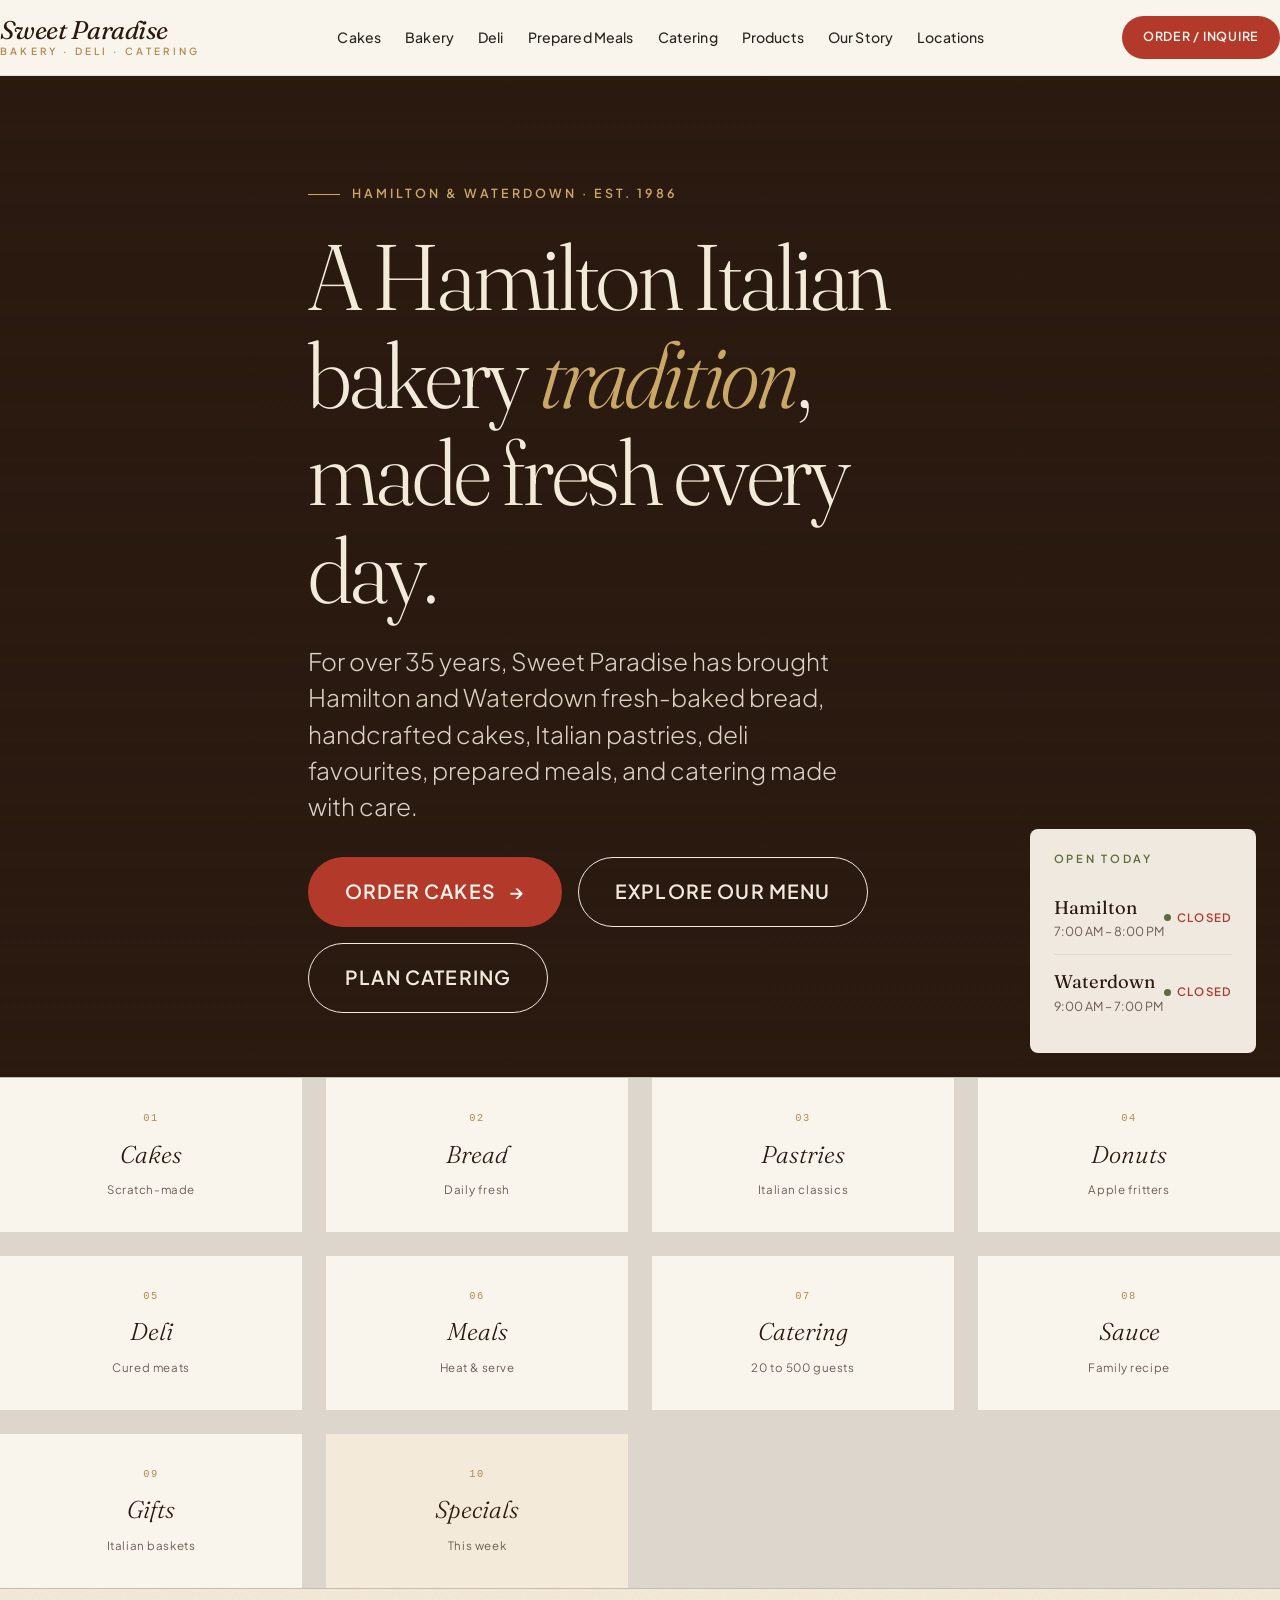
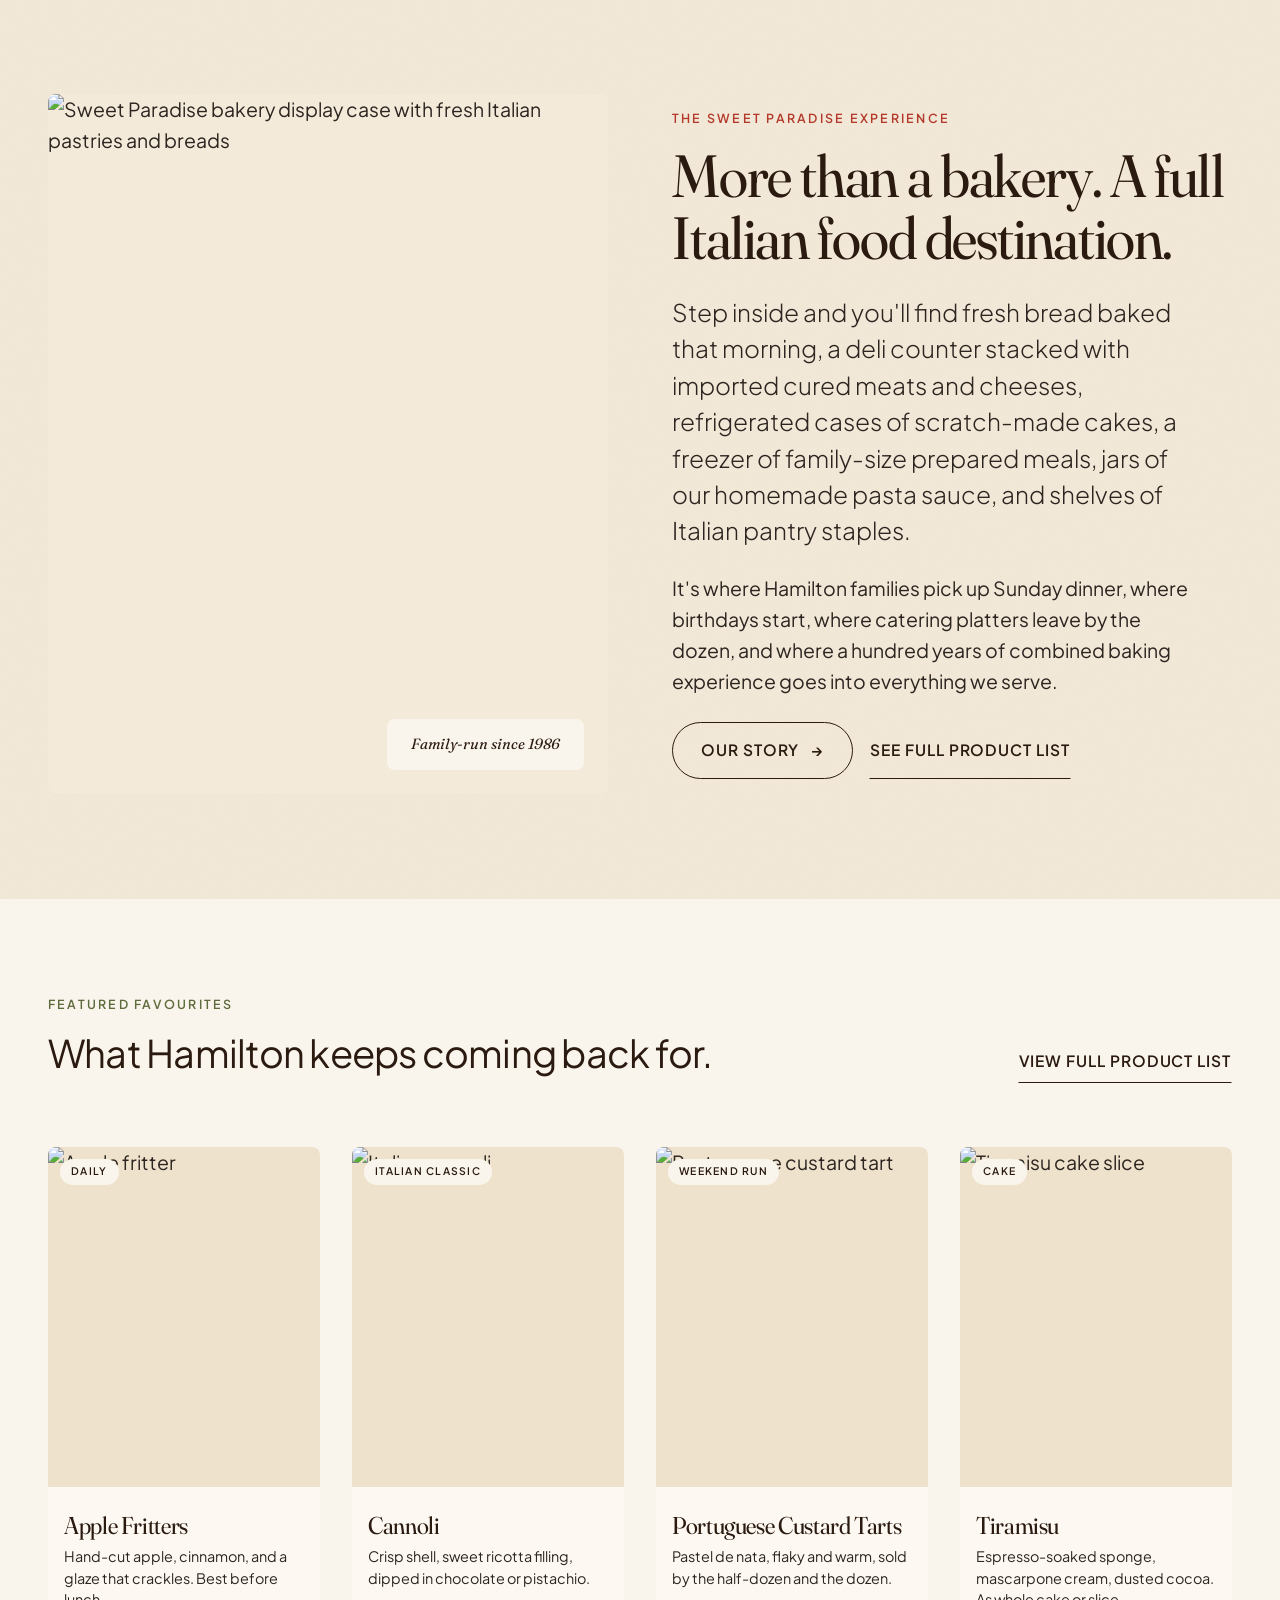
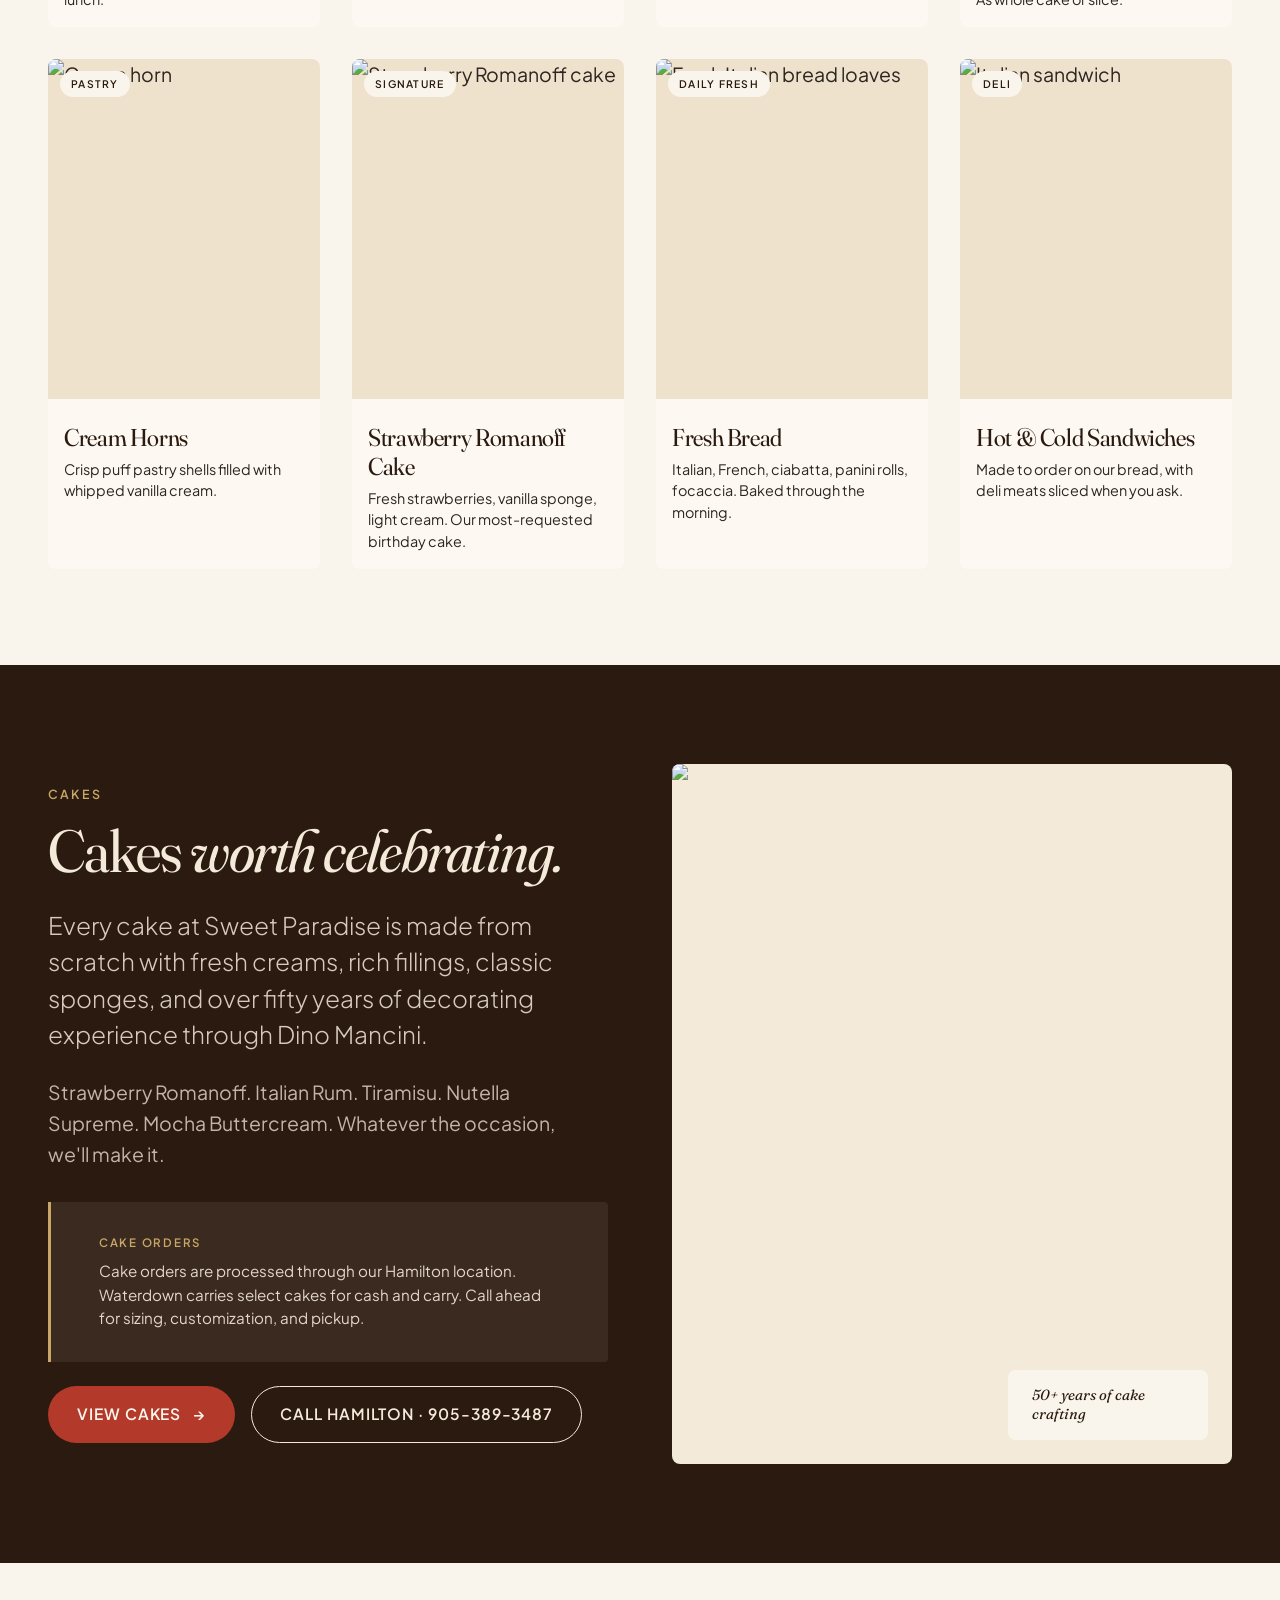
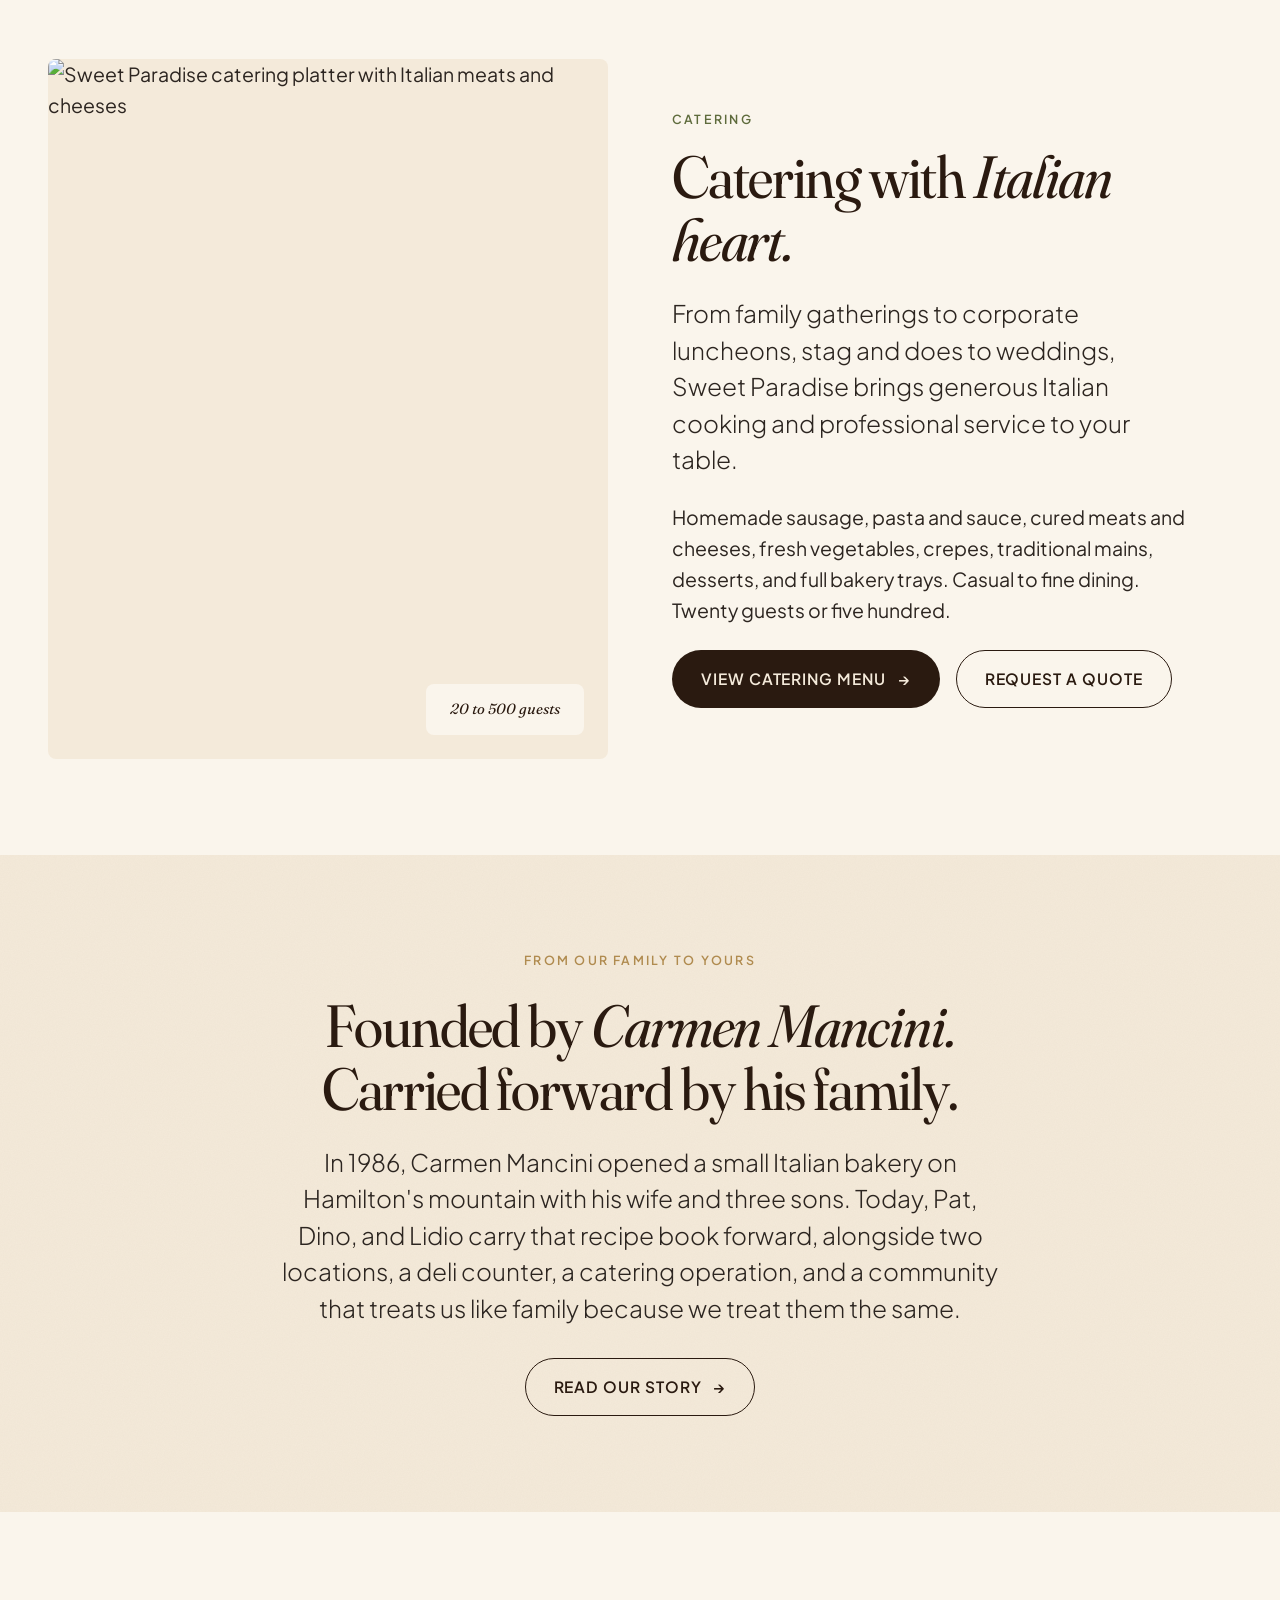
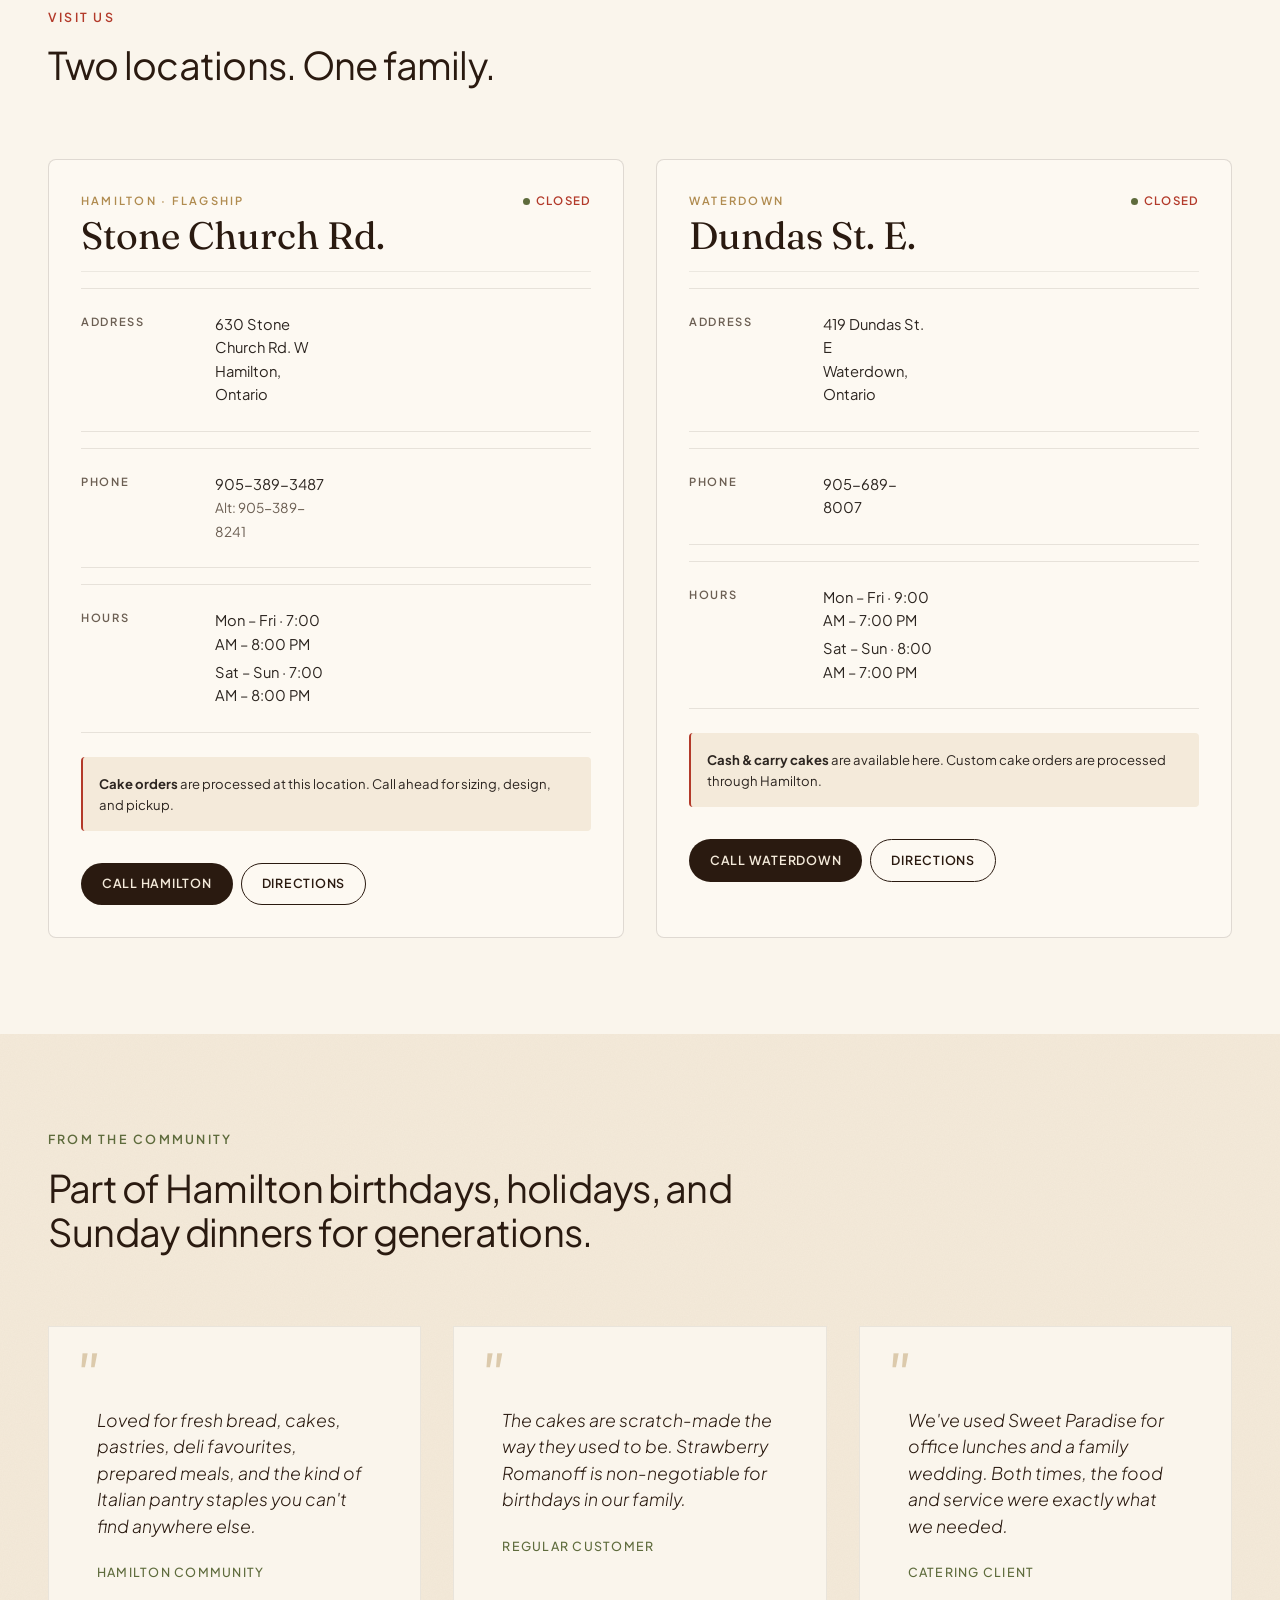
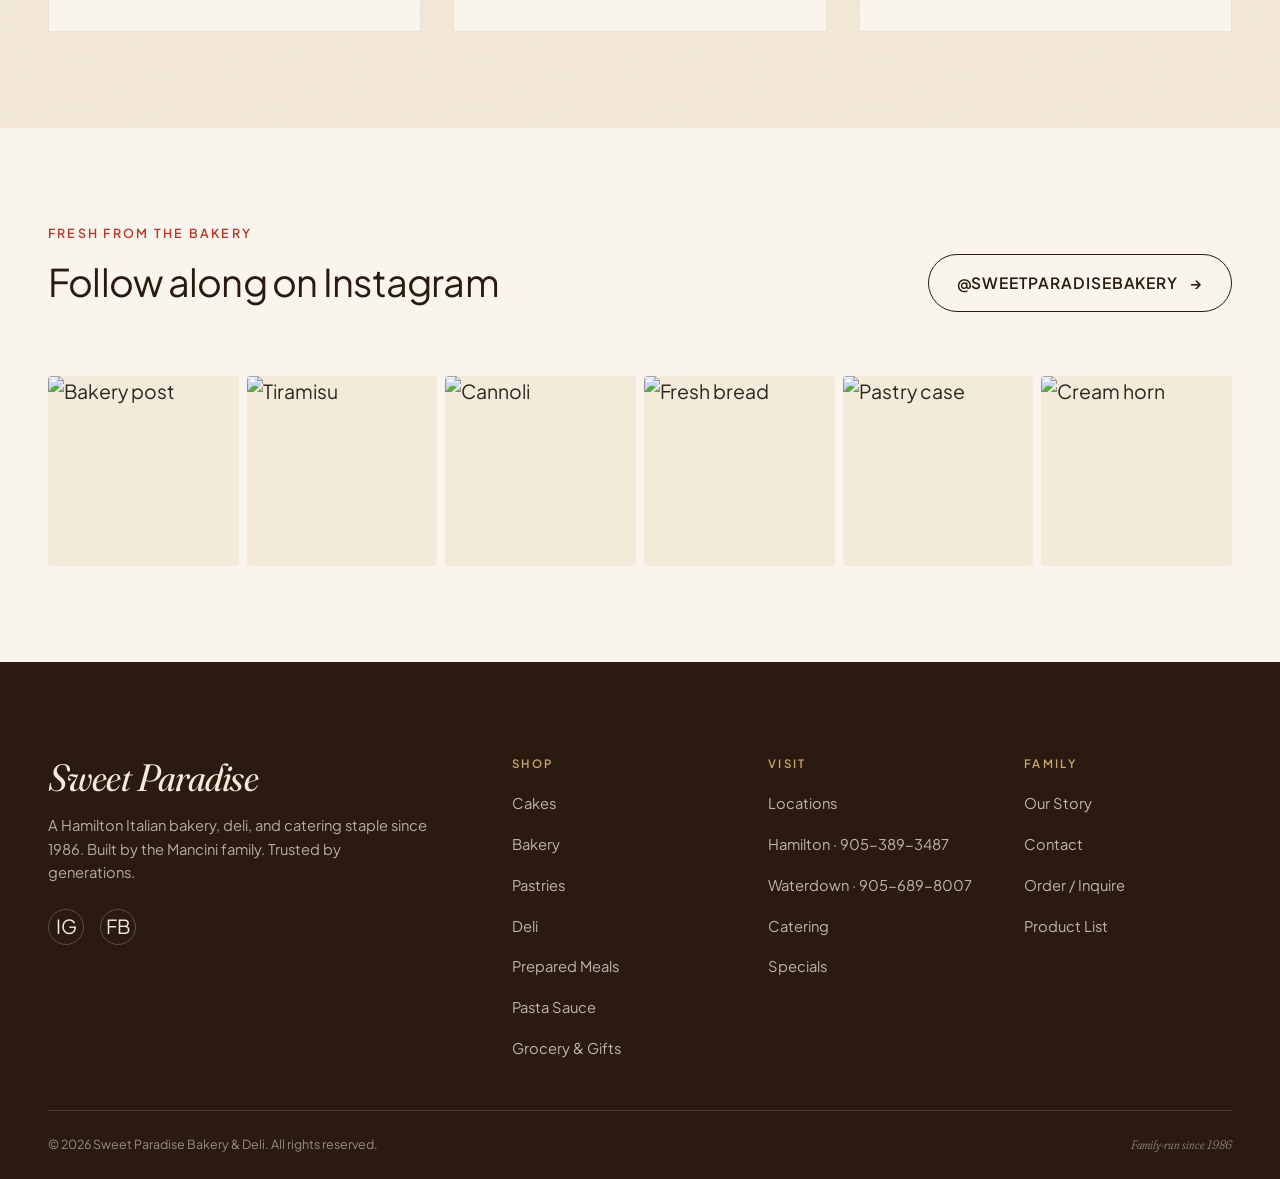
==== index.html @ 6406431a "Add files via upload" ====
<!doctype html>
<html lang="en">
<head>
<meta charset="utf-8">
<meta name="viewport" content="width=device-width, initial-scale=1">
<title>Sweet Paradise Bakery & Deli | Hamilton's Italian Bakery, Cakes, Deli & Catering</title>
<meta name="description" content="A Hamilton Italian bakery tradition for over 35 years. Fresh bread, scratch-made cakes, pastries, deli favourites, prepared meals, and full-service catering in Hamilton and Waterdown.">
<link rel="canonical" href="https://www.sweetparadise.ca/">
<meta property="og:title" content="Sweet Paradise Bakery & Deli | Hamilton's Italian Bakery">
<meta property="og:description" content="Fresh bread, Italian cakes, pastries, deli, prepared meals, and catering. Serving Hamilton and Waterdown since 1986.">
<meta property="og:type" content="website">
<meta property="og:url" content="https://www.sweetparadise.ca/">
<meta name="theme-color" content="#2A1A10">

<link rel="preconnect" href="https://fonts.googleapis.com">
<link rel="preconnect" href="https://fonts.gstatic.com" crossorigin>
<link href="https://fonts.googleapis.com/css2?family=Fraunces:ital,opsz,wght,SOFT@0,9..144,300..700,30..100;1,9..144,300..700,30..100&family=Plus+Jakarta+Sans:wght@400;500;600;700&display=swap" rel="stylesheet">
<link rel="stylesheet" href="css/main.css">

<script type="application/ld+json">
{
  "@context": "https://schema.org",
  "@type": "Bakery",
  "name": "Sweet Paradise Bakery & Deli",
  "image": "https://www.sweetparadise.ca/assets/og-image.jpg",
  "@id": "https://www.sweetparadise.ca/",
  "url": "https://www.sweetparadise.ca/",
  "telephone": "+1-905-389-3487",
  "priceRange": "$$",
  "servesCuisine": ["Italian", "Bakery", "Deli"],
  "address": [
    {
      "@type": "PostalAddress",
      "streetAddress": "630 Stone Church Rd. W",
      "addressLocality": "Hamilton",
      "addressRegion": "ON",
      "addressCountry": "CA"
    },
    {
      "@type": "PostalAddress",
      "streetAddress": "419 Dundas St E",
      "addressLocality": "Waterdown",
      "addressRegion": "ON",
      "addressCountry": "CA"
    }
  ],
  "openingHours": ["Mo-Su 07:00-20:00"],
  "sameAs": [
    "https://www.instagram.com/sweetparadisebakery/",
    "https://www.facebook.com/sweetparadisebakerydeli/"
  ]
}
</script>
</head>
<body class="has-mobile-bar">

<!-- ===== NAV ===== -->
<header class="nav">
  <div class="container nav__inner">
    <a href="/" class="nav__logo" aria-label="Sweet Paradise home">
      <span class="nav__logo-mark">Sweet Paradise</span>
      <span class="nav__logo-sub">Bakery · Deli · Catering</span>
    </a>
    <nav class="nav__menu" aria-label="Primary">
      <a href="cakes.html">Cakes</a>
      <a href="bakery.html">Bakery</a>
      <a href="deli.html">Deli</a>
      <a href="prepared-meals.html">Prepared Meals</a>
      <a href="catering.html">Catering</a>
      <a href="product-list.html">Products</a>
      <a href="our-story.html">Our Story</a>
      <a href="locations.html">Locations</a>
    </nav>
    <a href="order.html" class="btn btn--tomato btn--sm nav__cta">Order / Inquire</a>
    <button class="nav__toggle" data-drawer-open aria-label="Open menu">
      <span>Menu</span>
      <span class="nav__toggle-icon"><span></span><span></span></span>
    </button>
  </div>
</header>

<!-- Mobile drawer -->
<aside class="drawer" data-drawer aria-label="Mobile menu">
  <div class="drawer__head">
    <span class="nav__logo-mark">Sweet Paradise</span>
    <button class="drawer__close" data-drawer-close aria-label="Close menu">✕</button>
  </div>
  <nav class="drawer__menu">
    <a href="cakes.html">Cakes</a>
    <a href="bakery.html">Bakery</a>
    <a href="pastries.html">Pastries</a>
    <a href="deli.html">Deli</a>
    <a href="prepared-meals.html">Prepared Meals</a>
    <a href="catering.html">Catering</a>
    <a href="pasta-sauce.html">Pasta Sauce</a>
    <a href="grocery.html">Grocery & Gift Baskets</a>
    <a href="specials.html">Specials</a>
    <a href="product-list.html">Product List</a>
    <a href="our-story.html">Our Story</a>
    <a href="locations.html">Locations</a>
    <a href="contact.html">Contact</a>
  </nav>
  <div class="drawer__cta">
    <a href="tel:9053893487" class="btn btn--primary">Call Hamilton</a>
    <a href="tel:9056898007" class="btn btn--ghost">Call Waterdown</a>
  </div>
</aside>

<!-- ===== HERO ===== -->
<section class="hero">
  <div class="hero__bg" style="background-image: url('https://images.unsplash.com/photo-1517433367423-c7e5b0f35086?auto=format&fit=crop&w=2400&q=80');"></div>
  <div class="container hero__content">
    <div class="hero__eyebrow reveal">Hamilton & Waterdown · Est. 1986</div>
    <h1 class="reveal d-1">A Hamilton Italian bakery <em>tradition</em>, made fresh every day.</h1>
    <p class="hero__lead reveal d-2">For over 35 years, Sweet Paradise has brought Hamilton and Waterdown fresh-baked bread, handcrafted cakes, Italian pastries, deli favourites, prepared meals, and catering made with care.</p>
    <div class="hero__ctas reveal d-3">
      <a href="cakes.html" class="btn btn--tomato btn--lg btn-icon">Order Cakes</a>
      <a href="product-list.html" class="btn btn--ghost-cream btn--lg">Explore Our Menu</a>
      <a href="catering.html" class="btn btn--ghost-cream btn--lg">Plan Catering</a>
    </div>
  </div>

  <aside class="hero__locations reveal d-4">
    <h5>Open Today</h5>
    <div class="hero__loc-item">
      <div>
        <div class="hero__loc-name">Hamilton</div>
        <div style="font-size: 0.78rem; color: var(--muted);">7:00 AM &ndash; 8:00 PM</div>
      </div>
      <div class="hero__loc-status" data-status="hamilton">Open now</div>
    </div>
    <div class="hero__loc-item">
      <div>
        <div class="hero__loc-name">Waterdown</div>
        <div style="font-size: 0.78rem; color: var(--muted);">9:00 AM &ndash; 7:00 PM</div>
      </div>
      <div class="hero__loc-status" data-status="waterdown">Open now</div>
    </div>
  </aside>
</section>

<!-- ===== CATEGORY TILE NAV ===== -->
<section class="section--tight" style="padding-top: 0; padding-bottom: 0;">
  <div class="cat-grid">
    <a href="cakes.html" class="cat-tile">
      <span class="cat-tile__num">01</span>
      <span class="cat-tile__name">Cakes</span>
      <span class="cat-tile__count">Scratch-made</span>
    </a>
    <a href="bakery.html" class="cat-tile">
      <span class="cat-tile__num">02</span>
      <span class="cat-tile__name">Bread</span>
      <span class="cat-tile__count">Daily fresh</span>
    </a>
    <a href="pastries.html" class="cat-tile">
      <span class="cat-tile__num">03</span>
      <span class="cat-tile__name">Pastries</span>
      <span class="cat-tile__count">Italian classics</span>
    </a>
    <a href="bakery.html#donuts" class="cat-tile">
      <span class="cat-tile__num">04</span>
      <span class="cat-tile__name">Donuts</span>
      <span class="cat-tile__count">Apple fritters</span>
    </a>
    <a href="deli.html" class="cat-tile">
      <span class="cat-tile__num">05</span>
      <span class="cat-tile__name">Deli</span>
      <span class="cat-tile__count">Cured meats</span>
    </a>
    <a href="prepared-meals.html" class="cat-tile">
      <span class="cat-tile__num">06</span>
      <span class="cat-tile__name">Meals</span>
      <span class="cat-tile__count">Heat & serve</span>
    </a>
    <a href="catering.html" class="cat-tile">
      <span class="cat-tile__num">07</span>
      <span class="cat-tile__name">Catering</span>
      <span class="cat-tile__count">20 to 500 guests</span>
    </a>
    <a href="pasta-sauce.html" class="cat-tile">
      <span class="cat-tile__num">08</span>
      <span class="cat-tile__name">Sauce</span>
      <span class="cat-tile__count">Family recipe</span>
    </a>
    <a href="grocery.html" class="cat-tile">
      <span class="cat-tile__num">09</span>
      <span class="cat-tile__name">Gifts</span>
      <span class="cat-tile__count">Italian baskets</span>
    </a>
    <a href="specials.html" class="cat-tile" style="background: var(--cream);">
      <span class="cat-tile__num">10</span>
      <span class="cat-tile__name italic">Specials</span>
      <span class="cat-tile__count">This week</span>
    </a>
  </div>
</section>

<!-- ===== EXPERIENCE INTRO ===== -->
<section class="section section--cream paper-grain">
  <div class="container">
    <div class="feature">
      <div class="feature__media">
        <img src="https://images.unsplash.com/photo-1568827999250-3f6afff96e66?auto=format&fit=crop&w=1200&q=80" alt="Sweet Paradise bakery display case with fresh Italian pastries and breads">
        <div class="feature__media-stamp">Family-run since 1986</div>
      </div>
      <div class="feature__body">
        <div class="eyebrow">The Sweet Paradise Experience</div>
        <h2 style="margin-top: var(--space-2);">More than a bakery. A full Italian food destination.</h2>
        <p class="lead" style="margin-top: var(--space-3);">Step inside and you'll find fresh bread baked that morning, a deli counter stacked with imported cured meats and cheeses, refrigerated cases of scratch-made cakes, a freezer of family-size prepared meals, jars of our homemade pasta sauce, and shelves of Italian pantry staples.</p>
        <p>It's where Hamilton families pick up Sunday dinner, where birthdays start, where catering platters leave by the dozen, and where a hundred years of combined baking experience goes into everything we serve.</p>
        <div class="feature__ctas">
          <a href="our-story.html" class="btn btn--ghost btn-icon">Our Story</a>
          <a href="product-list.html" class="btn btn--link">See full product list</a>
        </div>
      </div>
    </div>
  </div>
</section>

<!-- ===== FEATURED FAVOURITES ===== -->
<section class="section">
  <div class="container">
    <div class="section-head">
      <div class="section-head__title">
        <div class="eyebrow eyebrow--olive">Featured Favourites</div>
        <h2 style="margin-top: var(--space-2);">What Hamilton keeps coming back for.</h2>
      </div>
      <a href="product-list.html" class="btn btn--link">View full product list</a>
    </div>

    <div class="grid grid-4">

      <article class="product-card reveal">
        <div class="product-card__img">
          <img src="https://images.unsplash.com/photo-1568571780765-9276ac8b75a2?auto=format&fit=crop&w=800&q=80" alt="Apple fritter">
          <span class="product-card__tag">Daily</span>
        </div>
        <div class="product-card__body">
          <h3 class="product-card__name">Apple Fritters</h3>
          <p class="product-card__desc">Hand-cut apple, cinnamon, and a glaze that crackles. Best before lunch.</p>
        </div>
      </article>

      <article class="product-card reveal d-1">
        <div class="product-card__img">
          <img src="https://images.unsplash.com/photo-1612809076271-d0e8c1abe2d3?auto=format&fit=crop&w=800&q=80" alt="Italian cannoli">
          <span class="product-card__tag">Italian Classic</span>
        </div>
        <div class="product-card__body">
          <h3 class="product-card__name">Cannoli</h3>
          <p class="product-card__desc">Crisp shell, sweet ricotta filling, dipped in chocolate or pistachio.</p>
        </div>
      </article>

      <article class="product-card reveal d-2">
        <div class="product-card__img">
          <img src="https://images.unsplash.com/photo-1551404973-761c5754f6d5?auto=format&fit=crop&w=800&q=80" alt="Portuguese custard tart">
          <span class="product-card__tag">Weekend Run</span>
        </div>
        <div class="product-card__body">
          <h3 class="product-card__name">Portuguese Custard Tarts</h3>
          <p class="product-card__desc">Pastel de nata, flaky and warm, sold by the half-dozen and the dozen.</p>
        </div>
      </article>

      <article class="product-card reveal d-3">
        <div class="product-card__img">
          <img src="https://images.unsplash.com/photo-1565958011703-44f9829ba187?auto=format&fit=crop&w=800&q=80" alt="Tiramisu cake slice">
          <span class="product-card__tag">Cake</span>
        </div>
        <div class="product-card__body">
          <h3 class="product-card__name">Tiramisu</h3>
          <p class="product-card__desc">Espresso-soaked sponge, mascarpone cream, dusted cocoa. As whole cake or slice.</p>
        </div>
      </article>

      <article class="product-card reveal">
        <div class="product-card__img">
          <img src="https://images.unsplash.com/photo-1488477181946-6428a0291777?auto=format&fit=crop&w=800&q=80" alt="Cream horn">
          <span class="product-card__tag">Pastry</span>
        </div>
        <div class="product-card__body">
          <h3 class="product-card__name">Cream Horns</h3>
          <p class="product-card__desc">Crisp puff pastry shells filled with whipped vanilla cream.</p>
        </div>
      </article>

      <article class="product-card reveal d-1">
        <div class="product-card__img">
          <img src="https://images.unsplash.com/photo-1568254183919-78a4f43a2877?auto=format&fit=crop&w=800&q=80" alt="Strawberry Romanoff cake">
          <span class="product-card__tag">Signature</span>
        </div>
        <div class="product-card__body">
          <h3 class="product-card__name">Strawberry Romanoff Cake</h3>
          <p class="product-card__desc">Fresh strawberries, vanilla sponge, light cream. Our most-requested birthday cake.</p>
        </div>
      </article>

      <article class="product-card reveal d-2">
        <div class="product-card__img">
          <img src="https://images.unsplash.com/photo-1509440159596-0249088772ff?auto=format&fit=crop&w=800&q=80" alt="Fresh Italian bread loaves">
          <span class="product-card__tag">Daily Fresh</span>
        </div>
        <div class="product-card__body">
          <h3 class="product-card__name">Fresh Bread</h3>
          <p class="product-card__desc">Italian, French, ciabatta, panini rolls, focaccia. Baked through the morning.</p>
        </div>
      </article>

      <article class="product-card reveal d-3">
        <div class="product-card__img">
          <img src="https://images.unsplash.com/photo-1528735602780-2552fd46c7af?auto=format&fit=crop&w=800&q=80" alt="Italian sandwich">
          <span class="product-card__tag">Deli</span>
        </div>
        <div class="product-card__body">
          <h3 class="product-card__name">Hot & Cold Sandwiches</h3>
          <p class="product-card__desc">Made to order on our bread, with deli meats sliced when you ask.</p>
        </div>
      </article>

    </div>
  </div>
</section>

<!-- ===== CAKES FEATURE ===== -->
<section class="section section--espresso paper-grain">
  <div class="container">
    <div class="feature feature--reverse">
      <div class="feature__media">
        <img src="https://images.unsplash.com/photo-1535254973040-607b474cb50d?auto=format&fit=crop&w=1200&q=80" alt="Custom celebration cake from Sweet Paradise">
        <div class="feature__media-stamp">50+ years of cake crafting</div>
      </div>
      <div class="feature__body">
        <div class="eyebrow" style="color: var(--brass-soft);">Cakes</div>
        <h2 style="color: var(--cream); margin-top: var(--space-2);">Cakes <em class="italic">worth celebrating.</em></h2>
        <p class="lead" style="color: rgba(244, 234, 218, 0.85); margin-top: var(--space-3);">Every cake at Sweet Paradise is made from scratch with fresh creams, rich fillings, classic sponges, and over fifty years of decorating experience through Dino Mancini.</p>
        <p style="color: rgba(244, 234, 218, 0.75);">Strawberry Romanoff. Italian Rum. Tiramisu. Nutella Supreme. Mocha Buttercream. Whatever the occasion, we'll make it.</p>

        <div class="callout" style="background: rgba(244, 234, 218, 0.08); border-left-color: var(--brass-soft);">
          <div class="callout__label" style="color: var(--brass-soft);">Cake Orders</div>
          <p style="color: rgba(244, 234, 218, 0.9);">Cake orders are processed through our Hamilton location. Waterdown carries select cakes for cash and carry. Call ahead for sizing, customization, and pickup.</p>
        </div>

        <div class="feature__ctas">
          <a href="cakes.html" class="btn btn--tomato btn-icon">View Cakes</a>
          <a href="tel:9053893487" class="btn btn--ghost-cream">Call Hamilton · 905-389-3487</a>
        </div>
      </div>
    </div>
  </div>
</section>

<!-- ===== CATERING FEATURE ===== -->
<section class="section">
  <div class="container">
    <div class="feature">
      <div class="feature__media">
        <img src="https://images.unsplash.com/photo-1555244162-803834f70033?auto=format&fit=crop&w=1200&q=80" alt="Sweet Paradise catering platter with Italian meats and cheeses">
        <div class="feature__media-stamp">20 to 500 guests</div>
      </div>
      <div class="feature__body">
        <div class="eyebrow eyebrow--olive">Catering</div>
        <h2 style="margin-top: var(--space-2);">Catering with <em class="italic">Italian heart.</em></h2>
        <p class="lead" style="margin-top: var(--space-3);">From family gatherings to corporate luncheons, stag and does to weddings, Sweet Paradise brings generous Italian cooking and professional service to your table.</p>
        <p>Homemade sausage, pasta and sauce, cured meats and cheeses, fresh vegetables, crepes, traditional mains, desserts, and full bakery trays. Casual to fine dining. Twenty guests or five hundred.</p>
        <div class="feature__ctas">
          <a href="catering.html" class="btn btn--primary btn-icon">View Catering Menu</a>
          <a href="catering.html#inquire" class="btn btn--ghost">Request a Quote</a>
        </div>
      </div>
    </div>
  </div>
</section>

<!-- ===== OUR STORY ===== -->
<section class="section section--cream paper-grain">
  <div class="container">
    <div style="text-align: center; max-width: 720px; margin: 0 auto;">
      <div class="eyebrow eyebrow--brass">From Our Family to Yours</div>
      <h2 style="margin-top: var(--space-3); margin-bottom: var(--space-3);">
        Founded by <em class="italic">Carmen Mancini.</em><br>Carried forward by his family.
      </h2>
      <p class="lead">In 1986, Carmen Mancini opened a small Italian bakery on Hamilton's mountain with his wife and three sons. Today, Pat, Dino, and Lidio carry that recipe book forward, alongside two locations, a deli counter, a catering operation, and a community that treats us like family because we treat them the same.</p>
      <div style="margin-top: var(--space-4);">
        <a href="our-story.html" class="btn btn--ghost btn-icon">Read Our Story</a>
      </div>
    </div>
  </div>
</section>

<!-- ===== LOCATIONS ===== -->
<section class="section">
  <div class="container">
    <div class="section-head">
      <div class="section-head__title">
        <div class="eyebrow">Visit Us</div>
        <h2 style="margin-top: var(--space-2);">Two locations. One family.</h2>
      </div>
    </div>

    <div class="grid grid-2">

      <article class="loc-card">
        <div class="loc-card__head">
          <div>
            <div class="loc-card__name-sub">Hamilton · Flagship</div>
            <div class="loc-card__name">Stone Church Rd.</div>
          </div>
          <span class="loc-card__status" data-status="hamilton">Open now</span>
        </div>
        <div class="loc-card__row">
          <span class="loc-card__label">Address</span>
          <span>630 Stone Church Rd. W<br>Hamilton, Ontario</span>
        </div>
        <div class="loc-card__row">
          <span class="loc-card__label">Phone</span>
          <span><a href="tel:9053893487">905-389-3487</a><br><span style="color: var(--muted); font-size: 0.85rem;">Alt: 905-389-8241</span></span>
        </div>
        <div class="loc-card__row">
          <span class="loc-card__label">Hours</span>
          <div class="loc-card__hours">
            <span>Mon &ndash; Fri · 7:00 AM &ndash; 8:00 PM</span>
            <span>Sat &ndash; Sun · 7:00 AM &ndash; 8:00 PM</span>
          </div>
        </div>
        <div class="loc-card__note">
          <strong>Cake orders</strong> are processed at this location. Call ahead for sizing, design, and pickup.
        </div>
        <div class="loc-card__ctas">
          <a href="tel:9053893487" class="btn btn--primary btn--sm">Call Hamilton</a>
          <a href="https://www.google.com/maps/dir/?api=1&destination=630+Stone+Church+Rd+W+Hamilton+ON" class="btn btn--ghost btn--sm" target="_blank" rel="noopener">Directions</a>
        </div>
      </article>

      <article class="loc-card">
        <div class="loc-card__head">
          <div>
            <div class="loc-card__name-sub">Waterdown</div>
            <div class="loc-card__name">Dundas St. E.</div>
          </div>
          <span class="loc-card__status" data-status="waterdown">Open now</span>
        </div>
        <div class="loc-card__row">
          <span class="loc-card__label">Address</span>
          <span>419 Dundas St. E<br>Waterdown, Ontario</span>
        </div>
        <div class="loc-card__row">
          <span class="loc-card__label">Phone</span>
          <span><a href="tel:9056898007">905-689-8007</a></span>
        </div>
        <div class="loc-card__row">
          <span class="loc-card__label">Hours</span>
          <div class="loc-card__hours">
            <span>Mon &ndash; Fri · 9:00 AM &ndash; 7:00 PM</span>
            <span>Sat &ndash; Sun · 8:00 AM &ndash; 7:00 PM</span>
          </div>
        </div>
        <div class="loc-card__note">
          <strong>Cash & carry cakes</strong> are available here. Custom cake orders are processed through Hamilton.
        </div>
        <div class="loc-card__ctas">
          <a href="tel:9056898007" class="btn btn--primary btn--sm">Call Waterdown</a>
          <a href="https://www.google.com/maps/dir/?api=1&destination=419+Dundas+St+E+Waterdown+ON" class="btn btn--ghost btn--sm" target="_blank" rel="noopener">Directions</a>
        </div>
      </article>

    </div>
  </div>
</section>

<!-- ===== REPUTATION ===== -->
<section class="section section--cream paper-grain">
  <div class="container">
    <div class="section-head">
      <div class="section-head__title">
        <div class="eyebrow eyebrow--olive">From the Community</div>
        <h2 style="margin-top: var(--space-2);">Part of Hamilton birthdays, holidays, and Sunday dinners for generations.</h2>
      </div>
    </div>

    <div class="grid grid-3">
      <article class="quote-card">
        <div class="quote-card__mark">"</div>
        <p class="quote-card__text">Loved for fresh bread, cakes, pastries, deli favourites, prepared meals, and the kind of Italian pantry staples you can't find anywhere else.</p>
        <div class="quote-card__source">Hamilton Community</div>
      </article>
      <article class="quote-card">
        <div class="quote-card__mark">"</div>
        <p class="quote-card__text">The cakes are scratch-made the way they used to be. Strawberry Romanoff is non-negotiable for birthdays in our family.</p>
        <div class="quote-card__source">Regular customer</div>
      </article>
      <article class="quote-card">
        <div class="quote-card__mark">"</div>
        <p class="quote-card__text">We've used Sweet Paradise for office lunches and a family wedding. Both times, the food and service were exactly what we needed.</p>
        <div class="quote-card__source">Catering client</div>
      </article>
    </div>
  </div>
</section>

<!-- ===== INSTAGRAM ===== -->
<section class="section">
  <div class="container">
    <div class="section-head">
      <div class="section-head__title">
        <div class="eyebrow">Fresh from the Bakery</div>
        <h2 style="margin-top: var(--space-2);">Follow along on Instagram</h2>
      </div>
      <a href="https://www.instagram.com/sweetparadisebakery/" target="_blank" rel="noopener" class="btn btn--ghost btn-icon">@sweetparadisebakery</a>
    </div>

    <div class="ig-grid">
      <a href="https://www.instagram.com/sweetparadisebakery/" target="_blank" rel="noopener" class="ig-tile"><img src="https://images.unsplash.com/photo-1486427944299-d1955d23e34d?auto=format&fit=crop&w=600&q=80" alt="Bakery post"></a>
      <a href="https://www.instagram.com/sweetparadisebakery/" target="_blank" rel="noopener" class="ig-tile"><img src="https://images.unsplash.com/photo-1565958011703-44f9829ba187?auto=format&fit=crop&w=600&q=80" alt="Tiramisu"></a>
      <a href="https://www.instagram.com/sweetparadisebakery/" target="_blank" rel="noopener" class="ig-tile"><img src="https://images.unsplash.com/photo-1612809076271-d0e8c1abe2d3?auto=format&fit=crop&w=600&q=80" alt="Cannoli"></a>
      <a href="https://www.instagram.com/sweetparadisebakery/" target="_blank" rel="noopener" class="ig-tile"><img src="https://images.unsplash.com/photo-1509440159596-0249088772ff?auto=format&fit=crop&w=600&q=80" alt="Fresh bread"></a>
      <a href="https://www.instagram.com/sweetparadisebakery/" target="_blank" rel="noopener" class="ig-tile"><img src="https://images.unsplash.com/photo-1568827999250-3f6afff96e66?auto=format&fit=crop&w=600&q=80" alt="Pastry case"></a>
      <a href="https://www.instagram.com/sweetparadisebakery/" target="_blank" rel="noopener" class="ig-tile"><img src="https://images.unsplash.com/photo-1488477181946-6428a0291777?auto=format&fit=crop&w=600&q=80" alt="Cream horn"></a>
    </div>
  </div>
</section>

<!-- ===== FOOTER ===== -->
<footer class="footer">
  <div class="container">
    <div class="footer__grid">
      <div class="footer__brand">
        <h3>Sweet Paradise</h3>
        <p>A Hamilton Italian bakery, deli, and catering staple since 1986. Built by the Mancini family. Trusted by generations.</p>
        <div class="footer__social">
          <a href="https://www.instagram.com/sweetparadisebakery/" target="_blank" rel="noopener" aria-label="Instagram">IG</a>
          <a href="https://www.facebook.com/sweetparadisebakerydeli/" target="_blank" rel="noopener" aria-label="Facebook">FB</a>
        </div>
      </div>
      <div class="footer__col">
        <h5>Shop</h5>
        <ul>
          <li><a href="cakes.html">Cakes</a></li>
          <li><a href="bakery.html">Bakery</a></li>
          <li><a href="pastries.html">Pastries</a></li>
          <li><a href="deli.html">Deli</a></li>
          <li><a href="prepared-meals.html">Prepared Meals</a></li>
          <li><a href="pasta-sauce.html">Pasta Sauce</a></li>
          <li><a href="grocery.html">Grocery & Gifts</a></li>
        </ul>
      </div>
      <div class="footer__col">
        <h5>Visit</h5>
        <ul>
          <li><a href="locations.html">Locations</a></li>
          <li><a href="tel:9053893487">Hamilton · 905-389-3487</a></li>
          <li><a href="tel:9056898007">Waterdown · 905-689-8007</a></li>
          <li><a href="catering.html">Catering</a></li>
          <li><a href="specials.html">Specials</a></li>
        </ul>
      </div>
      <div class="footer__col">
        <h5>Family</h5>
        <ul>
          <li><a href="our-story.html">Our Story</a></li>
          <li><a href="contact.html">Contact</a></li>
          <li><a href="order.html">Order / Inquire</a></li>
          <li><a href="product-list.html">Product List</a></li>
        </ul>
      </div>
    </div>
    <div class="footer__legal">
      <span>&copy; 2026 Sweet Paradise Bakery & Deli. All rights reserved.</span>
      <span class="italic script">Family-run since 1986</span>
    </div>
  </div>
</footer>

<!-- ===== MOBILE STICKY BAR ===== -->
<nav class="mobile-bar" aria-label="Quick actions">
  <a href="tel:9053893487"><span>Hamilton</span><span style="font-size: 0.55rem; opacity: 0.7;">Call</span></a>
  <a href="tel:9056898007"><span>Waterdown</span><span style="font-size: 0.55rem; opacity: 0.7;">Call</span></a>
  <a href="cakes.html" class="is-accent"><span>Cake</span><span style="font-size: 0.55rem; opacity: 0.85;">Order</span></a>
  <a href="catering.html"><span>Catering</span><span style="font-size: 0.55rem; opacity: 0.7;">Inquire</span></a>
</nav>

<script src="js/main.js"></script>
</body>
</html>
---- css/main.css ----
/* =========================================================================
   SWEET PARADISE BAKERY & DELI — DESIGN SYSTEM
   v1.0 | Italian editorial bakery
   ========================================================================= */

/* ---------- TOKENS ---------- */
:root {
  /* Palette */
  --espresso: #2A1A10;
  --espresso-soft: #3A2A1E;
  --cream: #F4EADA;
  --cream-warm: #EFE2CC;
  --flour: #FAF5EC;
  --flour-bright: #FDF9F2;
  --tomato: #B33A2A;
  --tomato-deep: #92291B;
  --olive: #5E6B3C;
  --olive-deep: #444F2A;
  --brass: #B08B4F;
  --brass-soft: #C9A766;
  --charcoal: #1A1410;
  --ink: #2C2520;
  --muted: #6B5E52;
  --line: rgba(42, 26, 16, 0.14);
  --line-soft: rgba(42, 26, 16, 0.08);

  /* Type */
  --font-display: "Fraunces", "Cormorant Garamond", Georgia, serif;
  --font-body: "Plus Jakarta Sans", -apple-system, BlinkMacSystemFont, sans-serif;
  --font-mono: "JetBrains Mono", "SF Mono", monospace;

  /* Scale */
  --step--2: clamp(0.69rem, 0.66rem + 0.16vw, 0.78rem);
  --step--1: clamp(0.83rem, 0.78rem + 0.27vw, 0.97rem);
  --step-0:  clamp(1rem, 0.93rem + 0.36vw, 1.22rem);
  --step-1:  clamp(1.2rem, 1.09rem + 0.55vw, 1.52rem);
  --step-2:  clamp(1.44rem, 1.28rem + 0.82vw, 1.91rem);
  --step-3:  clamp(1.73rem, 1.5rem + 1.18vw, 2.38rem);
  --step-4:  clamp(2.07rem, 1.74rem + 1.66vw, 2.98rem);
  --step-5:  clamp(2.49rem, 2.02rem + 2.31vw, 3.72rem);
  --step-6:  clamp(2.99rem, 2.34rem + 3.18vw, 4.65rem);
  --step-7:  clamp(3.58rem, 2.7rem + 4.34vw, 5.81rem);

  /* Spacing */
  --space-1: 0.5rem;
  --space-2: 1rem;
  --space-3: 1.5rem;
  --space-4: 2rem;
  --space-5: 3rem;
  --space-6: 4rem;
  --space-7: 6rem;
  --space-8: 8rem;

  /* Layout */
  --max-w: 1320px;
  --max-w-prose: 680px;
  --radius-sm: 4px;
  --radius: 8px;
  --radius-lg: 16px;

  /* Motion */
  --ease: cubic-bezier(0.4, 0, 0.2, 1);
  --ease-out: cubic-bezier(0.16, 1, 0.3, 1);
  --dur-fast: 0.2s;
  --dur: 0.4s;
  --dur-slow: 0.7s;
}

/* ---------- RESET ---------- */
*, *::before, *::after { box-sizing: border-box; }
* { margin: 0; padding: 0; }
html { -webkit-text-size-adjust: 100%; scroll-behavior: smooth; }
body {
  font-family: var(--font-body);
  font-size: var(--step-0);
  line-height: 1.6;
  color: var(--ink);
  background: var(--flour);
  -webkit-font-smoothing: antialiased;
  text-rendering: optimizeLegibility;
  overflow-x: hidden;
}
img, picture, svg, video { display: block; max-width: 100%; height: auto; }
button, input, select, textarea { font: inherit; color: inherit; }
button { background: none; border: 0; cursor: pointer; }
a { color: inherit; text-decoration: none; }
ul, ol { list-style: none; }

/* ---------- TYPOGRAPHY ---------- */
h1, h2, h3, h4, h5 {
  font-family: var(--font-display);
  font-weight: 400;
  line-height: 1.05;
  letter-spacing: -0.015em;
  color: var(--espresso);
  font-variation-settings: "opsz" 144, "SOFT" 30;
}
h1 { font-size: var(--step-7); letter-spacing: -0.025em; }
h2 { font-size: var(--step-5); letter-spacing: -0.02em; }
h3 { font-size: var(--step-3); }
h4 { font-size: var(--step-2); }
h5 { font-size: var(--step-1); }

.display { font-style: italic; font-weight: 300; }
.eyebrow {
  font-family: var(--font-body);
  font-size: var(--step--2);
  font-weight: 600;
  letter-spacing: 0.18em;
  text-transform: uppercase;
  color: var(--tomato);
}
.eyebrow--olive { color: var(--olive); }
.eyebrow--brass { color: var(--brass); }

.lead {
  font-size: var(--step-1);
  line-height: 1.5;
  color: var(--ink);
  font-weight: 300;
}

.script {
  font-family: var(--font-display);
  font-style: italic;
  font-weight: 300;
  font-variation-settings: "opsz" 144, "SOFT" 100;
}

/* ---------- LAYOUT PRIMITIVES ---------- */
.container {
  width: 100%;
  max-width: var(--max-w);
  margin: 0 auto;
  padding: 0 var(--space-3);
}
@media (min-width: 768px) { .container { padding: 0 var(--space-4); } }
@media (min-width: 1200px) { .container { padding: 0 var(--space-5); } }

.section { padding: var(--space-7) 0; }
.section--tight { padding: var(--space-5) 0; }
.section--loose { padding: var(--space-8) 0; }
.section--cream { background: var(--cream); }
.section--espresso { background: var(--espresso); color: var(--cream); }
.section--espresso h1, .section--espresso h2, .section--espresso h3 { color: var(--cream); }

.grid { display: grid; gap: var(--space-3); }
.grid-2 { grid-template-columns: 1fr; }
.grid-3 { grid-template-columns: 1fr; }
.grid-4 { grid-template-columns: 1fr 1fr; }
@media (min-width: 720px) {
  .grid-2 { grid-template-columns: repeat(2, 1fr); }
  .grid-3 { grid-template-columns: repeat(3, 1fr); }
  .grid-4 { grid-template-columns: repeat(2, 1fr); }
}
@media (min-width: 1024px) {
  .grid-4 { grid-template-columns: repeat(4, 1fr); }
  .grid { gap: var(--space-4); }
}

.stack > * + * { margin-top: var(--space-3); }
.stack-lg > * + * { margin-top: var(--space-5); }

/* ---------- TEXTURE & BACKDROPS ---------- */
.paper-grain {
  position: relative;
}
.paper-grain::before {
  content: "";
  position: absolute;
  inset: 0;
  background-image: url("data:image/svg+xml;utf8,<svg xmlns='http://www.w3.org/2000/svg' width='200' height='200'><filter id='n'><feTurbulence type='fractalNoise' baseFrequency='0.85' numOctaves='2' stitchTiles='stitch'/><feColorMatrix values='0 0 0 0 0.16 0 0 0 0 0.10 0 0 0 0 0.06 0 0 0 0.06 0'/></filter><rect width='100%' height='100%' filter='url(%23n)'/></svg>");
  opacity: 0.5;
  pointer-events: none;
  mix-blend-mode: multiply;
  z-index: 1;
}
.paper-grain > * { position: relative; z-index: 2; }

.divider {
  height: 1px;
  background: var(--line);
  margin: var(--space-5) 0;
}
.divider--ornament {
  display: flex;
  align-items: center;
  gap: var(--space-2);
  color: var(--brass);
}
.divider--ornament::before,
.divider--ornament::after {
  content: "";
  flex: 1;
  height: 1px;
  background: var(--line);
}
.divider--ornament svg { width: 18px; height: 18px; }

/* ---------- BUTTONS ---------- */
.btn {
  display: inline-flex;
  align-items: center;
  justify-content: center;
  gap: var(--space-1);
  padding: 0.95rem 1.75rem;
  font-family: var(--font-body);
  font-size: var(--step--1);
  font-weight: 600;
  letter-spacing: 0.06em;
  text-transform: uppercase;
  border-radius: 999px;
  transition: all var(--dur) var(--ease);
  cursor: pointer;
  border: 1px solid transparent;
  white-space: nowrap;
}
.btn--primary {
  background: var(--espresso);
  color: var(--cream);
}
.btn--primary:hover {
  background: var(--tomato-deep);
  transform: translateY(-1px);
  box-shadow: 0 12px 30px -10px rgba(42, 26, 16, 0.4);
}
.btn--tomato {
  background: var(--tomato);
  color: var(--flour);
}
.btn--tomato:hover {
  background: var(--tomato-deep);
  transform: translateY(-1px);
  box-shadow: 0 12px 30px -10px rgba(179, 58, 42, 0.5);
}
.btn--ghost {
  background: transparent;
  color: var(--espresso);
  border-color: var(--espresso);
}
.btn--ghost:hover {
  background: var(--espresso);
  color: var(--cream);
}
.btn--ghost-cream {
  background: transparent;
  color: var(--cream);
  border-color: var(--cream);
}
.btn--ghost-cream:hover {
  background: var(--cream);
  color: var(--espresso);
}
.btn--link {
  padding: 0.5rem 0;
  border-radius: 0;
  border-bottom: 1px solid currentColor;
  color: var(--espresso);
  background: none;
}
.btn--link:hover { color: var(--tomato); }

.btn--sm { padding: 0.65rem 1.25rem; font-size: var(--step--2); }
.btn--lg { padding: 1.15rem 2.25rem; font-size: var(--step-0); }

.btn-icon::after {
  content: "→";
  display: inline-block;
  margin-left: 0.25em;
  transition: transform var(--dur) var(--ease);
  font-family: var(--font-body);
}
.btn-icon:hover::after { transform: translateX(4px); }

/* ---------- NAV ---------- */
.nav {
  position: sticky;
  top: 0;
  z-index: 100;
  background: rgba(250, 245, 236, 0.92);
  backdrop-filter: blur(14px);
  -webkit-backdrop-filter: blur(14px);
  border-bottom: 1px solid var(--line-soft);
  transition: all var(--dur) var(--ease);
}
.nav__inner {
  display: flex;
  align-items: center;
  justify-content: space-between;
  gap: var(--space-3);
  padding: 1rem 0;
}
.nav__logo {
  display: flex;
  flex-direction: column;
  line-height: 1;
}
.nav__logo-mark {
  font-family: var(--font-display);
  font-size: 1.6rem;
  font-weight: 400;
  font-style: italic;
  color: var(--espresso);
  letter-spacing: -0.02em;
}
.nav__logo-sub {
  font-family: var(--font-body);
  font-size: 0.62rem;
  font-weight: 600;
  letter-spacing: 0.32em;
  text-transform: uppercase;
  color: var(--brass);
  margin-top: 0.2rem;
}
.nav__menu {
  display: none;
  align-items: center;
  gap: var(--space-3);
}
.nav__menu a {
  font-size: 0.88rem;
  font-weight: 500;
  color: var(--ink);
  letter-spacing: 0.01em;
  transition: color var(--dur-fast) var(--ease);
  position: relative;
}
.nav__menu a:hover { color: var(--tomato); }
.nav__menu a.active { color: var(--tomato); }
.nav__menu a.active::after {
  content: "";
  position: absolute;
  left: 0; right: 0; bottom: -8px;
  height: 2px;
  background: var(--tomato);
}
.nav__cta { display: none; }
.nav__toggle {
  display: flex;
  align-items: center;
  gap: 0.5rem;
  font-size: 0.85rem;
  font-weight: 600;
  text-transform: uppercase;
  letter-spacing: 0.1em;
  color: var(--espresso);
}
.nav__toggle-icon {
  width: 24px;
  height: 14px;
  position: relative;
}
.nav__toggle-icon span {
  position: absolute;
  left: 0; right: 0;
  height: 1.5px;
  background: var(--espresso);
  transition: transform var(--dur) var(--ease);
}
.nav__toggle-icon span:nth-child(1) { top: 0; }
.nav__toggle-icon span:nth-child(2) { bottom: 0; }

@media (min-width: 1024px) {
  .nav__menu { display: flex; }
  .nav__cta { display: inline-flex; }
  .nav__toggle { display: none; }
}

/* Mobile drawer */
.drawer {
  position: fixed;
  inset: 0;
  background: var(--cream);
  z-index: 200;
  display: flex;
  flex-direction: column;
  padding: var(--space-3);
  transform: translateY(-100%);
  transition: transform var(--dur-slow) var(--ease-out);
  overflow-y: auto;
}
.drawer.is-open { transform: translateY(0); }
.drawer__head {
  display: flex;
  justify-content: space-between;
  align-items: center;
  padding-bottom: var(--space-3);
  border-bottom: 1px solid var(--line);
}
.drawer__close {
  font-size: 1.6rem;
  color: var(--espresso);
}
.drawer__menu {
  padding: var(--space-4) 0;
  display: flex;
  flex-direction: column;
  gap: 0.25rem;
}
.drawer__menu a {
  font-family: var(--font-display);
  font-size: var(--step-3);
  color: var(--espresso);
  padding: 0.5rem 0;
  border-bottom: 1px solid var(--line-soft);
}
.drawer__cta {
  margin-top: auto;
  display: grid;
  gap: var(--space-2);
}

/* ---------- HERO ---------- */
.hero {
  position: relative;
  min-height: 92vh;
  display: flex;
  align-items: flex-end;
  padding: var(--space-7) 0 var(--space-6);
  overflow: hidden;
  background: var(--espresso);
}
.hero__bg {
  position: absolute;
  inset: 0;
  background-size: cover;
  background-position: center;
  z-index: 1;
}
.hero__bg::after {
  content: "";
  position: absolute;
  inset: 0;
  background: linear-gradient(180deg, rgba(42, 26, 16, 0.15) 0%, rgba(42, 26, 16, 0.55) 60%, rgba(42, 26, 16, 0.85) 100%);
}
.hero__content {
  position: relative;
  z-index: 3;
  color: var(--cream);
  max-width: 760px;
}
.hero__eyebrow {
  display: inline-flex;
  align-items: center;
  gap: 0.75rem;
  font-size: 0.78rem;
  font-weight: 600;
  letter-spacing: 0.24em;
  text-transform: uppercase;
  color: var(--brass-soft);
  margin-bottom: var(--space-3);
}
.hero__eyebrow::before {
  content: "";
  width: 32px;
  height: 1px;
  background: var(--brass-soft);
}
.hero h1 {
  color: var(--cream);
  margin-bottom: var(--space-3);
  font-weight: 300;
}
.hero h1 em {
  font-style: italic;
  color: var(--brass-soft);
  font-weight: 300;
}
.hero__lead {
  font-size: var(--step-1);
  max-width: 540px;
  margin-bottom: var(--space-4);
  color: rgba(244, 234, 218, 0.88);
  font-weight: 300;
  line-height: 1.5;
}
.hero__ctas {
  display: flex;
  flex-wrap: wrap;
  gap: var(--space-2);
}
.hero__locations {
  position: absolute;
  bottom: var(--space-3);
  right: var(--space-3);
  z-index: 4;
  display: none;
  background: rgba(250, 245, 236, 0.95);
  backdrop-filter: blur(10px);
  padding: var(--space-3);
  border-radius: var(--radius);
  max-width: 320px;
}
@media (min-width: 1024px) { .hero__locations { display: block; } }
.hero__locations h5 {
  font-size: 0.7rem;
  font-weight: 600;
  letter-spacing: 0.24em;
  text-transform: uppercase;
  font-family: var(--font-body);
  color: var(--olive);
  margin-bottom: var(--space-2);
}
.hero__loc-item {
  padding: 0.75rem 0;
  border-bottom: 1px solid var(--line-soft);
  display: flex;
  justify-content: space-between;
  align-items: center;
}
.hero__loc-item:last-child { border-bottom: 0; }
.hero__loc-name {
  font-family: var(--font-display);
  font-size: 1.15rem;
  color: var(--espresso);
}
.hero__loc-status {
  font-size: 0.72rem;
  font-weight: 600;
  text-transform: uppercase;
  letter-spacing: 0.1em;
  color: var(--olive);
  display: flex;
  align-items: center;
  gap: 0.4rem;
}
.hero__loc-status::before {
  content: "";
  width: 7px; height: 7px;
  border-radius: 50%;
  background: var(--olive);
}

/* ---------- CATEGORY GRID ---------- */
.cat-grid {
  display: grid;
  grid-template-columns: repeat(2, 1fr);
  gap: 1px;
  background: var(--line);
  border-top: 1px solid var(--line);
  border-bottom: 1px solid var(--line);
}
@media (min-width: 720px) { .cat-grid { grid-template-columns: repeat(3, 1fr); } }
@media (min-width: 1024px) { .cat-grid { grid-template-columns: repeat(5, 1fr); } }
.cat-tile {
  background: var(--flour);
  padding: var(--space-4) var(--space-3);
  text-align: center;
  transition: all var(--dur) var(--ease);
  display: flex;
  flex-direction: column;
  align-items: center;
  gap: 0.5rem;
  position: relative;
}
.cat-tile:hover {
  background: var(--cream);
  transform: translateY(-2px);
}
.cat-tile__num {
  font-family: var(--font-mono);
  font-size: 0.65rem;
  color: var(--brass);
  letter-spacing: 0.15em;
}
.cat-tile__name {
  font-family: var(--font-display);
  font-size: var(--step-1);
  color: var(--espresso);
  font-style: italic;
  font-weight: 300;
}
.cat-tile__count {
  font-size: 0.72rem;
  color: var(--muted);
  letter-spacing: 0.05em;
}

/* ---------- PRODUCT CARDS ---------- */
.product-card {
  background: var(--flour-bright);
  overflow: hidden;
  display: flex;
  flex-direction: column;
  transition: transform var(--dur) var(--ease);
  border-radius: var(--radius);
}
.product-card:hover { transform: translateY(-4px); }
.product-card__img {
  aspect-ratio: 4 / 5;
  background: var(--cream-warm);
  position: relative;
  overflow: hidden;
}
.product-card__img img {
  width: 100%; height: 100%;
  object-fit: cover;
  transition: transform var(--dur-slow) var(--ease-out);
}
.product-card:hover .product-card__img img { transform: scale(1.04); }
.product-card__tag {
  position: absolute;
  top: 12px; left: 12px;
  background: var(--flour);
  padding: 0.3rem 0.7rem;
  font-size: 0.65rem;
  font-weight: 600;
  letter-spacing: 0.12em;
  text-transform: uppercase;
  color: var(--espresso);
  border-radius: 999px;
}
.product-card__body {
  padding: var(--space-3) var(--space-2) var(--space-2);
}
.product-card__name {
  font-family: var(--font-display);
  font-size: var(--step-1);
  color: var(--espresso);
  margin-bottom: 0.4rem;
  line-height: 1.2;
}
.product-card__desc {
  font-size: 0.88rem;
  color: var(--muted);
  line-height: 1.5;
}

/* ---------- FEATURE SECTION ---------- */
.feature {
  display: grid;
  gap: var(--space-4);
  align-items: center;
}
@media (min-width: 900px) {
  .feature { grid-template-columns: 1fr 1fr; gap: var(--space-6); }
  .feature--reverse .feature__media { order: 2; }
}
.feature__media {
  aspect-ratio: 4 / 5;
  background: var(--cream);
  overflow: hidden;
  position: relative;
  border-radius: var(--radius);
}
.feature__media img {
  width: 100%; height: 100%; object-fit: cover;
}
.feature__media-stamp {
  position: absolute;
  bottom: var(--space-3);
  right: var(--space-3);
  background: var(--flour);
  padding: var(--space-2) var(--space-3);
  font-family: var(--font-display);
  font-size: 0.92rem;
  font-style: italic;
  color: var(--espresso);
  border-radius: var(--radius);
  max-width: 200px;
  line-height: 1.3;
}
.feature__body { padding: var(--space-3) 0; }
.feature__body h2 { margin-bottom: var(--space-3); }
.feature__body p { margin-bottom: var(--space-3); max-width: 520px; color: var(--ink); }
.feature__ctas { display: flex; flex-wrap: wrap; gap: var(--space-2); margin-top: var(--space-3); }

/* ---------- LOCATION CARDS ---------- */
.loc-card {
  background: var(--flour-bright);
  padding: var(--space-4);
  border: 1px solid var(--line);
  border-radius: var(--radius);
  display: flex;
  flex-direction: column;
  gap: var(--space-2);
}
.loc-card__head {
  display: flex;
  justify-content: space-between;
  align-items: flex-start;
  gap: var(--space-2);
  padding-bottom: var(--space-2);
  border-bottom: 1px solid var(--line-soft);
}
.loc-card__name {
  font-family: var(--font-display);
  font-size: var(--step-3);
  color: var(--espresso);
  line-height: 1;
}
.loc-card__name-sub {
  display: block;
  font-family: var(--font-body);
  font-size: 0.7rem;
  font-weight: 600;
  letter-spacing: 0.2em;
  text-transform: uppercase;
  color: var(--brass);
  margin-bottom: 0.4rem;
}
.loc-card__status {
  font-size: 0.72rem;
  font-weight: 600;
  text-transform: uppercase;
  letter-spacing: 0.1em;
  color: var(--olive);
  display: flex;
  align-items: center;
  gap: 0.4rem;
  white-space: nowrap;
}
.loc-card__status::before {
  content: "";
  width: 7px; height: 7px;
  border-radius: 50%;
  background: var(--olive);
}
.loc-card__row {
  display: grid;
  grid-template-columns: 90px 1fr;
  gap: var(--space-2);
  padding: 0.4rem 0;
  font-size: 0.92rem;
}
.loc-card__label {
  font-size: 0.7rem;
  font-weight: 600;
  letter-spacing: 0.15em;
  text-transform: uppercase;
  color: var(--muted);
}
.loc-card__hours { display: flex; flex-direction: column; gap: 0.25rem; }
.loc-card__note {
  margin-top: var(--space-1);
  padding: var(--space-2);
  background: var(--cream);
  border-radius: var(--radius-sm);
  font-size: 0.82rem;
  color: var(--ink);
  border-left: 2px solid var(--tomato);
}
.loc-card__ctas {
  margin-top: var(--space-2);
  display: flex;
  flex-wrap: wrap;
  gap: var(--space-1);
}

/* ---------- TESTIMONIAL ---------- */
.quote-card {
  padding: var(--space-4);
  background: var(--flour-bright);
  border-radius: var(--radius);
  position: relative;
}
.quote-card__mark {
  font-family: var(--font-display);
  font-size: 4rem;
  line-height: 0.5;
  color: var(--tomato);
  font-style: italic;
  margin-bottom: var(--space-2);
}
.quote-card__text {
  font-family: var(--font-display);
  font-size: var(--step-1);
  font-style: italic;
  font-weight: 300;
  color: var(--ink);
  line-height: 1.4;
  margin-bottom: var(--space-2);
}
.quote-card__source {
  font-size: 0.78rem;
  font-weight: 600;
  letter-spacing: 0.12em;
  text-transform: uppercase;
  color: var(--brass);
}

/* ---------- INSTAGRAM ---------- */
.ig-grid {
  display: grid;
  grid-template-columns: repeat(2, 1fr);
  gap: 8px;
}
@media (min-width: 720px) { .ig-grid { grid-template-columns: repeat(4, 1fr); } }
@media (min-width: 1100px) { .ig-grid { grid-template-columns: repeat(6, 1fr); } }
.ig-tile {
  aspect-ratio: 1;
  background: var(--cream);
  overflow: hidden;
  position: relative;
  border-radius: var(--radius-sm);
}
.ig-tile img {
  width: 100%; height: 100%;
  object-fit: cover;
  transition: transform var(--dur-slow) var(--ease-out);
}
.ig-tile:hover img { transform: scale(1.08); }
.ig-tile::after {
  content: "";
  position: absolute;
  inset: 0;
  background: rgba(42, 26, 16, 0);
  transition: background var(--dur) var(--ease);
}
.ig-tile:hover::after { background: rgba(42, 26, 16, 0.3); }

/* ---------- FOOTER ---------- */
.footer {
  background: var(--espresso);
  color: var(--cream);
  padding: var(--space-7) 0 var(--space-3);
}
.footer__grid {
  display: grid;
  grid-template-columns: 1fr;
  gap: var(--space-5);
  padding-bottom: var(--space-5);
  border-bottom: 1px solid rgba(244, 234, 218, 0.15);
}
@media (min-width: 720px) { .footer__grid { grid-template-columns: 2fr 1fr 1fr 1fr; } }
.footer__brand h3 {
  font-family: var(--font-display);
  font-size: var(--step-3);
  font-style: italic;
  color: var(--cream);
  margin-bottom: var(--space-2);
}
.footer__brand p {
  font-size: 0.92rem;
  color: rgba(244, 234, 218, 0.7);
  max-width: 380px;
  margin-bottom: var(--space-3);
}
.footer__col h5 {
  font-family: var(--font-body);
  font-size: 0.72rem;
  font-weight: 600;
  letter-spacing: 0.2em;
  text-transform: uppercase;
  color: var(--brass-soft);
  margin-bottom: var(--space-2);
}
.footer__col ul { display: flex; flex-direction: column; gap: 0.6rem; }
.footer__col a {
  font-size: 0.92rem;
  color: rgba(244, 234, 218, 0.75);
  transition: color var(--dur-fast) var(--ease);
}
.footer__col a:hover { color: var(--brass-soft); }
.footer__legal {
  padding-top: var(--space-3);
  display: flex;
  flex-direction: column;
  gap: var(--space-2);
  font-size: 0.78rem;
  color: rgba(244, 234, 218, 0.55);
}
@media (min-width: 720px) {
  .footer__legal {
    flex-direction: row;
    justify-content: space-between;
    align-items: center;
  }
}
.footer__social { display: flex; gap: var(--space-2); }
.footer__social a {
  width: 36px; height: 36px;
  border: 1px solid rgba(244, 234, 218, 0.25);
  border-radius: 50%;
  display: flex;
  align-items: center;
  justify-content: center;
  transition: all var(--dur) var(--ease);
}
.footer__social a:hover {
  border-color: var(--brass-soft);
  color: var(--brass-soft);
}

/* ---------- MOBILE STICKY BAR ---------- */
.mobile-bar {
  position: fixed;
  bottom: 0;
  left: 0;
  right: 0;
  background: var(--espresso);
  display: grid;
  grid-template-columns: repeat(4, 1fr);
  z-index: 90;
  border-top: 1px solid rgba(244, 234, 218, 0.1);
  box-shadow: 0 -8px 24px -8px rgba(0, 0, 0, 0.3);
}
.mobile-bar a {
  padding: 0.8rem 0.4rem;
  display: flex;
  flex-direction: column;
  align-items: center;
  gap: 0.3rem;
  font-size: 0.62rem;
  font-weight: 600;
  letter-spacing: 0.08em;
  text-transform: uppercase;
  color: var(--cream);
  text-align: center;
  border-right: 1px solid rgba(244, 234, 218, 0.08);
}
.mobile-bar a:last-child { border-right: 0; }
.mobile-bar a svg { width: 18px; height: 18px; }
.mobile-bar a.is-accent { background: var(--tomato); }
@media (min-width: 720px) { .mobile-bar { display: none; } }
body.has-mobile-bar { padding-bottom: 68px; }
@media (min-width: 720px) { body.has-mobile-bar { padding-bottom: 0; } }

/* ---------- FORMS ---------- */
.form { display: grid; gap: var(--space-2); }
.form__row {
  display: grid;
  grid-template-columns: 1fr;
  gap: var(--space-2);
}
@media (min-width: 720px) { .form__row { grid-template-columns: 1fr 1fr; } }
.form__field { display: flex; flex-direction: column; gap: 0.4rem; }
.form__label {
  font-size: 0.72rem;
  font-weight: 600;
  letter-spacing: 0.15em;
  text-transform: uppercase;
  color: var(--muted);
}
.form__input,
.form__select,
.form__textarea {
  padding: 0.85rem 1rem;
  border: 1px solid var(--line);
  border-radius: var(--radius-sm);
  background: var(--flour-bright);
  font-size: 0.95rem;
  color: var(--ink);
  transition: border var(--dur-fast) var(--ease);
}
.form__input:focus,
.form__select:focus,
.form__textarea:focus {
  outline: none;
  border-color: var(--espresso);
}
.form__textarea { min-height: 120px; resize: vertical; }
.form__hint {
  font-size: 0.78rem;
  color: var(--muted);
  margin-top: 0.3rem;
}

/* ---------- PAGE HEADER (interior) ---------- */
.page-head {
  padding: var(--space-6) 0 var(--space-5);
  background: var(--cream);
  border-bottom: 1px solid var(--line-soft);
  position: relative;
  overflow: hidden;
}
.page-head__inner {
  position: relative;
  z-index: 2;
}
.page-head__crumb {
  font-size: 0.72rem;
  font-weight: 600;
  letter-spacing: 0.2em;
  text-transform: uppercase;
  color: var(--brass);
  margin-bottom: var(--space-2);
}
.page-head__crumb a:hover { color: var(--tomato); }
.page-head h1 {
  max-width: 16ch;
  margin-bottom: var(--space-2);
}
.page-head__lead {
  font-size: var(--step-1);
  max-width: 580px;
  color: var(--ink);
  font-weight: 300;
}

/* ---------- FAQ ---------- */
.faq { display: flex; flex-direction: column; gap: 0; }
.faq__item {
  border-bottom: 1px solid var(--line);
}
.faq__q {
  width: 100%;
  display: flex;
  justify-content: space-between;
  align-items: center;
  gap: var(--space-2);
  padding: var(--space-3) 0;
  text-align: left;
  font-family: var(--font-display);
  font-size: var(--step-2);
  color: var(--espresso);
}
.faq__q-mark {
  font-family: var(--font-body);
  font-size: 1.4rem;
  color: var(--tomato);
  transition: transform var(--dur) var(--ease);
}
.faq__item.is-open .faq__q-mark { transform: rotate(45deg); }
.faq__a {
  max-height: 0;
  overflow: hidden;
  transition: max-height var(--dur-slow) var(--ease);
}
.faq__a-inner {
  padding-bottom: var(--space-3);
  max-width: 64ch;
  color: var(--ink);
  line-height: 1.6;
}
.faq__item.is-open .faq__a { max-height: 400px; }

/* ---------- CALLOUT ---------- */
.callout {
  padding: var(--space-3);
  background: var(--cream);
  border-left: 3px solid var(--tomato);
  border-radius: 0 var(--radius) var(--radius) 0;
  margin: var(--space-3) 0;
}
.callout__label {
  font-size: 0.72rem;
  font-weight: 600;
  letter-spacing: 0.15em;
  text-transform: uppercase;
  color: var(--tomato);
  margin-bottom: 0.4rem;
}
.callout p { font-size: 0.95rem; line-height: 1.5; }

/* ---------- ANIMATIONS ---------- */
@keyframes fade-up {
  from { opacity: 0; transform: translateY(20px); }
  to { opacity: 1; transform: translateY(0); }
}
.reveal {
  opacity: 0;
  animation: fade-up 0.9s var(--ease-out) forwards;
}
.reveal.d-1 { animation-delay: 0.1s; }
.reveal.d-2 { animation-delay: 0.2s; }
.reveal.d-3 { animation-delay: 0.3s; }
.reveal.d-4 { animation-delay: 0.4s; }
.reveal.d-5 { animation-delay: 0.5s; }

@media (prefers-reduced-motion: reduce) {
  *, *::before, *::after {
    animation-duration: 0.01ms !important;
    transition-duration: 0.01ms !important;
  }
}

/* ---------- UTILITIES ---------- */
.t-center { text-align: center; }
.t-tomato { color: var(--tomato); }
.t-brass { color: var(--brass); }
.t-olive { color: var(--olive); }
.t-cream { color: var(--cream); }
.italic { font-style: italic; }
.no-mobile { display: none; }
@media (min-width: 720px) { .no-mobile { display: block; } .no-desktop { display: none; } }

.section-head {
  display: flex;
  justify-content: space-between;
  align-items: flex-end;
  gap: var(--space-3);
  margin-bottom: var(--space-5);
  flex-wrap: wrap;
}
.section-head__title { max-width: 600px; }
.section-head h2 { margin-bottom: var(--space-1); }
.section-head__sub { color: var(--muted); max-width: 480px; }

/* ============================================
   SUPPLEMENTARY CLASSES (added for v2 pages)
   ============================================ */

/* Alias / utility classes for newer pages */
.lede { font-size: var(--step-1); line-height: 1.55; color: var(--ink); max-width: 720px; }
.section--cream .lede, .page-head .lede { color: var(--ink); }
.section--espresso .lede { color: rgba(244, 234, 218, 0.85); }

.container--narrow { max-width: 880px; }

.section--no-bottom { padding-bottom: 0; }

.eyebrow--tomato { color: var(--tomato); }
.eyebrow--cream { color: rgba(244, 234, 218, 0.7); }

/* Breadcrumb (newer naming) */
.breadcrumb {
  display: flex; align-items: center; gap: 0.5rem;
  font-size: 0.8rem; letter-spacing: 0.08em; text-transform: uppercase;
  color: var(--ink-soft); margin-bottom: var(--space-4);
}
.breadcrumb a { color: var(--ink-soft); text-decoration: none; transition: color 0.2s; }
.breadcrumb a:hover { color: var(--tomato); }
.breadcrumb span:not(:last-child) { opacity: 0.4; }

/* CTA row */
.cta-row { display: flex; flex-wrap: wrap; gap: var(--space-2); margin-top: var(--space-4); }
.cta-row--center { justify-content: center; }

/* Callouts (with variants) */
.callout {
  background: rgba(176, 139, 79, 0.08);
  border-left: 3px solid var(--brass);
  padding: var(--space-4) var(--space-5);
  border-radius: 0 var(--radius-sm) var(--radius-sm) 0;
  margin-top: var(--space-4);
}
.callout strong {
  display: block; font-family: var(--font-serif);
  font-size: 1.15rem; color: var(--espresso); margin-bottom: 0.5rem;
}
.callout p { font-size: 0.95rem; line-height: 1.55; color: var(--ink); margin: 0; }
.callout--tomato { background: rgba(179, 58, 42, 0.07); border-left-color: var(--tomato); }
.callout--olive { background: rgba(94, 107, 60, 0.07); border-left-color: var(--olive); }

/* Bullet list */
.bullet-list { list-style: none; padding: 0; margin: 0; display: flex; flex-direction: column; gap: 0.6rem; }
.bullet-list li {
  position: relative; padding-left: 1.4rem; color: var(--ink); line-height: 1.55;
}
.bullet-list li::before {
  content: ""; position: absolute; left: 0; top: 0.55em;
  width: 6px; height: 6px; border-radius: 50%; background: var(--tomato);
}
.bullet-list--cream li { color: rgba(244, 234, 218, 0.88); }
.bullet-list--cream li::before { background: var(--brass); }

/* Number mark */
.num-mark {
  font-family: var(--font-serif); font-size: 2.5rem; font-weight: 300;
  color: var(--brass); line-height: 1; margin-bottom: var(--space-3);
  font-feature-settings: "lnum";
}
.section--espresso .num-mark { color: var(--brass-soft, var(--brass)); opacity: 0.9; }

/* Full bleed image */
.full-image { position: relative; border-radius: var(--radius-lg); overflow: hidden; box-shadow: var(--shadow-md); }
.full-image img { width: 100%; height: auto; aspect-ratio: 21 / 9; object-fit: cover; display: block; }

/* Filter chips */
.filter-chips {
  display: flex; flex-wrap: wrap; gap: 0.6rem;
  padding: var(--space-3) 0; border-bottom: 1px solid rgba(42, 26, 16, 0.1);
}
.chip {
  background: transparent; border: 1px solid rgba(42, 26, 16, 0.2);
  color: var(--ink); padding: 0.55rem 1.1rem; border-radius: 999px;
  font: inherit; font-size: 0.85rem; letter-spacing: 0.02em; cursor: pointer;
  transition: all 0.2s ease;
}
.chip:hover { border-color: var(--espresso); color: var(--espresso); }
.chip.is-active { background: var(--espresso); border-color: var(--espresso); color: var(--cream); }

/* Inline feature variant (smaller, side-by-side cells) */
.feature--inline { display: grid; grid-template-columns: 1fr; gap: var(--space-4); align-items: start; }
@media (min-width: 720px) {
  .feature--inline { grid-template-columns: 1fr 1fr; gap: var(--space-5); }
}
.feature--inline .feature__media img { aspect-ratio: 4 / 3; }
.feature--inline h3 { font-family: var(--font-serif); font-size: var(--step-2); margin-bottom: var(--space-2); }

/* Link helper */
.link {
  display: inline-flex; align-items: center; gap: 0.4rem;
  font-size: 0.85rem; letter-spacing: 0.06em; text-transform: uppercase;
  color: var(--tomato); font-weight: 500;
}

/* Aliases: product-card__media -> product-card__img */
.product-card__media {
  aspect-ratio: 4 / 3; overflow: hidden; background: var(--flour);
}
.product-card__media img {
  width: 100%; height: 100%; object-fit: cover;
  transition: transform 0.6s ease;
}
.product-card:hover .product-card__media img { transform: scale(1.04); }
.product-card__body h4 {
  font-family: var(--font-serif); font-size: var(--step-1); font-weight: 500;
  color: var(--espresso); margin-bottom: 0.4rem;
}
.product-card__body p {
  font-size: 0.9rem; line-height: 1.5; color: var(--ink-soft); margin: 0;
}

/* Aliases: cat-tile__media / __body for newer pages */
.cat-tile a { display: block; color: inherit; text-decoration: none; }
.cat-tile__media {
  aspect-ratio: 4 / 3; overflow: hidden; background: var(--flour);
}
.cat-tile__media img {
  width: 100%; height: 100%; object-fit: cover;
  transition: transform 0.6s ease;
}
.cat-tile:hover .cat-tile__media img { transform: scale(1.05); }
.cat-tile__body { padding: var(--space-3) var(--space-4); }
.cat-tile__body h3 {
  font-family: var(--font-serif); font-size: var(--step-1);
  color: var(--espresso); margin-bottom: 0.3rem;
}
.cat-tile__body p { font-size: 0.88rem; color: var(--ink-soft); margin-bottom: 0.5rem; line-height: 1.5; }

/* Form inputs (newer pages use plain inputs inside form__field) */
.form__field label {
  font-size: 0.78rem; letter-spacing: 0.08em; text-transform: uppercase;
  color: var(--ink-soft); font-weight: 500;
}
.form__field input,
.form__field select,
.form__field textarea {
  background: var(--flour);
  border: 1px solid rgba(42, 26, 16, 0.15);
  border-radius: var(--radius-sm);
  padding: 0.85rem 1rem;
  font: inherit; font-size: 0.95rem; color: var(--espresso);
  width: 100%;
  transition: border-color 0.2s, background 0.2s;
}
.form__field input:focus,
.form__field select:focus,
.form__field textarea:focus {
  outline: none; border-color: var(--tomato); background: #fff;
}
.form__field textarea { resize: vertical; min-height: 120px; }
.form__note {
  font-size: 0.85rem; color: var(--ink-soft); margin-top: var(--space-3); font-style: italic;
}
.form__row { display: grid; grid-template-columns: 1fr; gap: var(--space-3); }
@media (min-width: 720px) { .form__row { grid-template-columns: 1fr 1fr; } }

/* loc-card cell layout */
.loc-card__row {
  display: grid; grid-template-columns: 1fr 1fr;
  gap: var(--space-3); padding: var(--space-3) 0;
  border-top: 1px solid rgba(42, 26, 16, 0.1);
  border-bottom: 1px solid rgba(42, 26, 16, 0.1);
}
@media (min-width: 720px) { .loc-card__row { grid-template-columns: repeat(4, 1fr); } }
.loc-card__cell strong {
  display: block; font-size: 0.72rem; letter-spacing: 0.1em;
  text-transform: uppercase; color: var(--olive);
  font-weight: 500; margin-bottom: 0.4rem;
}
.loc-card__cell { font-size: 0.92rem; line-height: 1.5; color: var(--ink); }
.loc-card__cell a { color: var(--espresso); font-weight: 500; }
.loc-card__cell a:hover { color: var(--tomato); }

/* Section head with optional CTA on the right */
.section-head { display: flex; flex-direction: column; gap: var(--space-3); margin-bottom: var(--space-6); align-items: flex-start; }
@media (min-width: 880px) {
  .section-head { flex-direction: row; justify-content: space-between; align-items: flex-end; }
}
.section-head__title { max-width: 720px; }
.section-head__title h2 { font-family: var(--font-serif); font-size: var(--step-3); line-height: 1.15; color: var(--espresso); }

/* Section head's "lede" inside */
.section-head .lede { color: var(--ink-soft); }

/* page-head supplementary */
.page-head { padding: var(--space-7) 0 var(--space-6); background: var(--cream); }
.page-head h1 { font-family: var(--font-serif); font-size: var(--step-5); line-height: 1.05; color: var(--espresso); max-width: 16ch; margin-bottom: var(--space-4); }
.page-head .lede { color: var(--ink); max-width: 680px; }

/* Active nav indicator */
.nav__menu a.is-active { color: var(--tomato); }
.nav__menu a.is-active::after {
  content: ""; position: absolute; bottom: -8px; left: 0; right: 0;
  height: 2px; background: var(--tomato);
}

/* Image search results display utility */
.section .grid img { display: block; }

/* Cat-grid: ensure tiles flow as cards on this page */
.cat-grid {
  display: grid; gap: var(--space-3);
  grid-template-columns: repeat(2, 1fr);
}
@media (min-width: 720px) { .cat-grid { grid-template-columns: repeat(3, 1fr); } }
@media (min-width: 1024px) { .cat-grid { grid-template-columns: repeat(4, 1fr); } }

/* Quote card */
.quote-card {
  background: var(--flour);
  border: 1px solid rgba(42, 26, 16, 0.08);
  border-radius: var(--radius-md);
  padding: var(--space-5);
  position: relative;
}
.quote-card__mark {
  font-family: var(--font-serif); font-size: 4rem; line-height: 1;
  color: var(--brass); position: absolute; top: 1rem; left: 1.5rem; opacity: 0.4;
}
.quote-card__text {
  font-family: var(--font-serif); font-size: 1.1rem; line-height: 1.5;
  color: var(--espresso); margin: var(--space-4) 0 var(--space-3); position: relative; z-index: 1;
}
.quote-card__source {
  font-size: 0.78rem; letter-spacing: 0.1em; text-transform: uppercase;
  color: var(--olive); font-weight: 500;
}

/* Headings inside section--espresso */
.section--espresso h4 { color: var(--cream); font-family: var(--font-serif); margin-bottom: var(--space-2); }

/* feature__body utilities */
.feature__body h3 { font-family: var(--font-serif); font-size: var(--step-2); color: var(--espresso); margin-bottom: var(--space-3); }

/* product-list specific (for product-list.html) */
.search-bar {
  display: flex; gap: 0.5rem; margin-bottom: var(--space-5);
  background: var(--flour); padding: 0.5rem;
  border-radius: var(--radius-md); border: 1px solid rgba(42, 26, 16, 0.1);
}
.search-bar input {
  flex: 1; background: transparent; border: 0; padding: 0.75rem 1rem;
  font: inherit; font-size: 1rem; color: var(--espresso); outline: 0;
}
.search-bar input::placeholder { color: var(--ink-soft); }

/* Specials card extras */
.special-card {
  background: var(--flour); border: 1px solid rgba(42, 26, 16, 0.08);
  border-radius: var(--radius-md); overflow: hidden;
  display: flex; flex-direction: column;
  transition: transform 0.3s, box-shadow 0.3s;
}
.special-card:hover { transform: translateY(-3px); box-shadow: var(--shadow-md); }
.special-card__media { aspect-ratio: 16 / 10; overflow: hidden; }
.special-card__media img { width: 100%; height: 100%; object-fit: cover; }
.special-card__body { padding: var(--space-4); display: flex; flex-direction: column; gap: var(--space-2); flex: 1; }
.special-card__cat {
  font-size: 0.7rem; letter-spacing: 0.1em; text-transform: uppercase;
  color: var(--olive); font-weight: 500;
}
.special-card__title { font-family: var(--font-serif); font-size: var(--step-1); color: var(--espresso); }
.special-card__meta { display: flex; gap: var(--space-3); font-size: 0.82rem; color: var(--ink-soft); margin-top: auto; padding-top: var(--space-2); border-top: 1px solid rgba(42, 26, 16, 0.08); }
.special-card__price { color: var(--tomato); font-weight: 600; }

/* Disclaimer */
.disclaimer {
  text-align: center; font-size: 0.85rem; color: var(--ink-soft);
  font-style: italic; margin-top: var(--space-7); padding: var(--space-3);
}
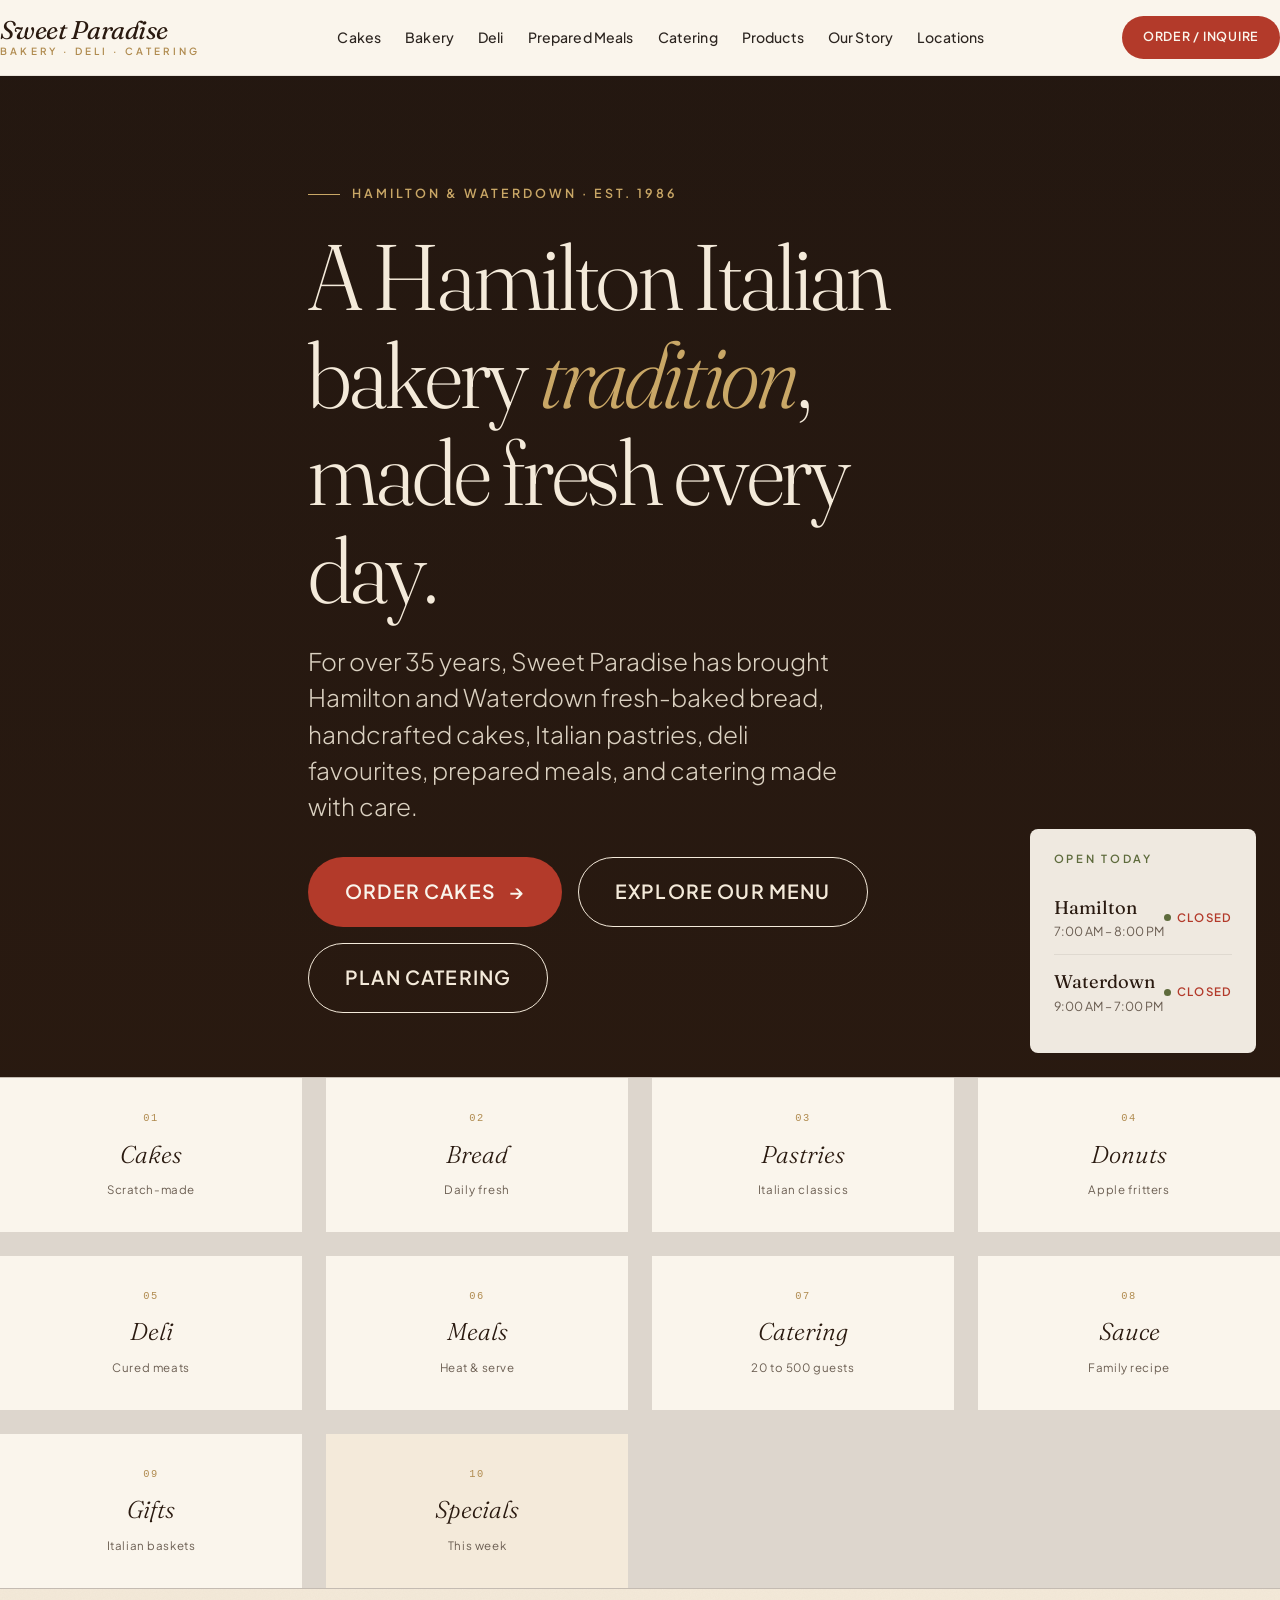
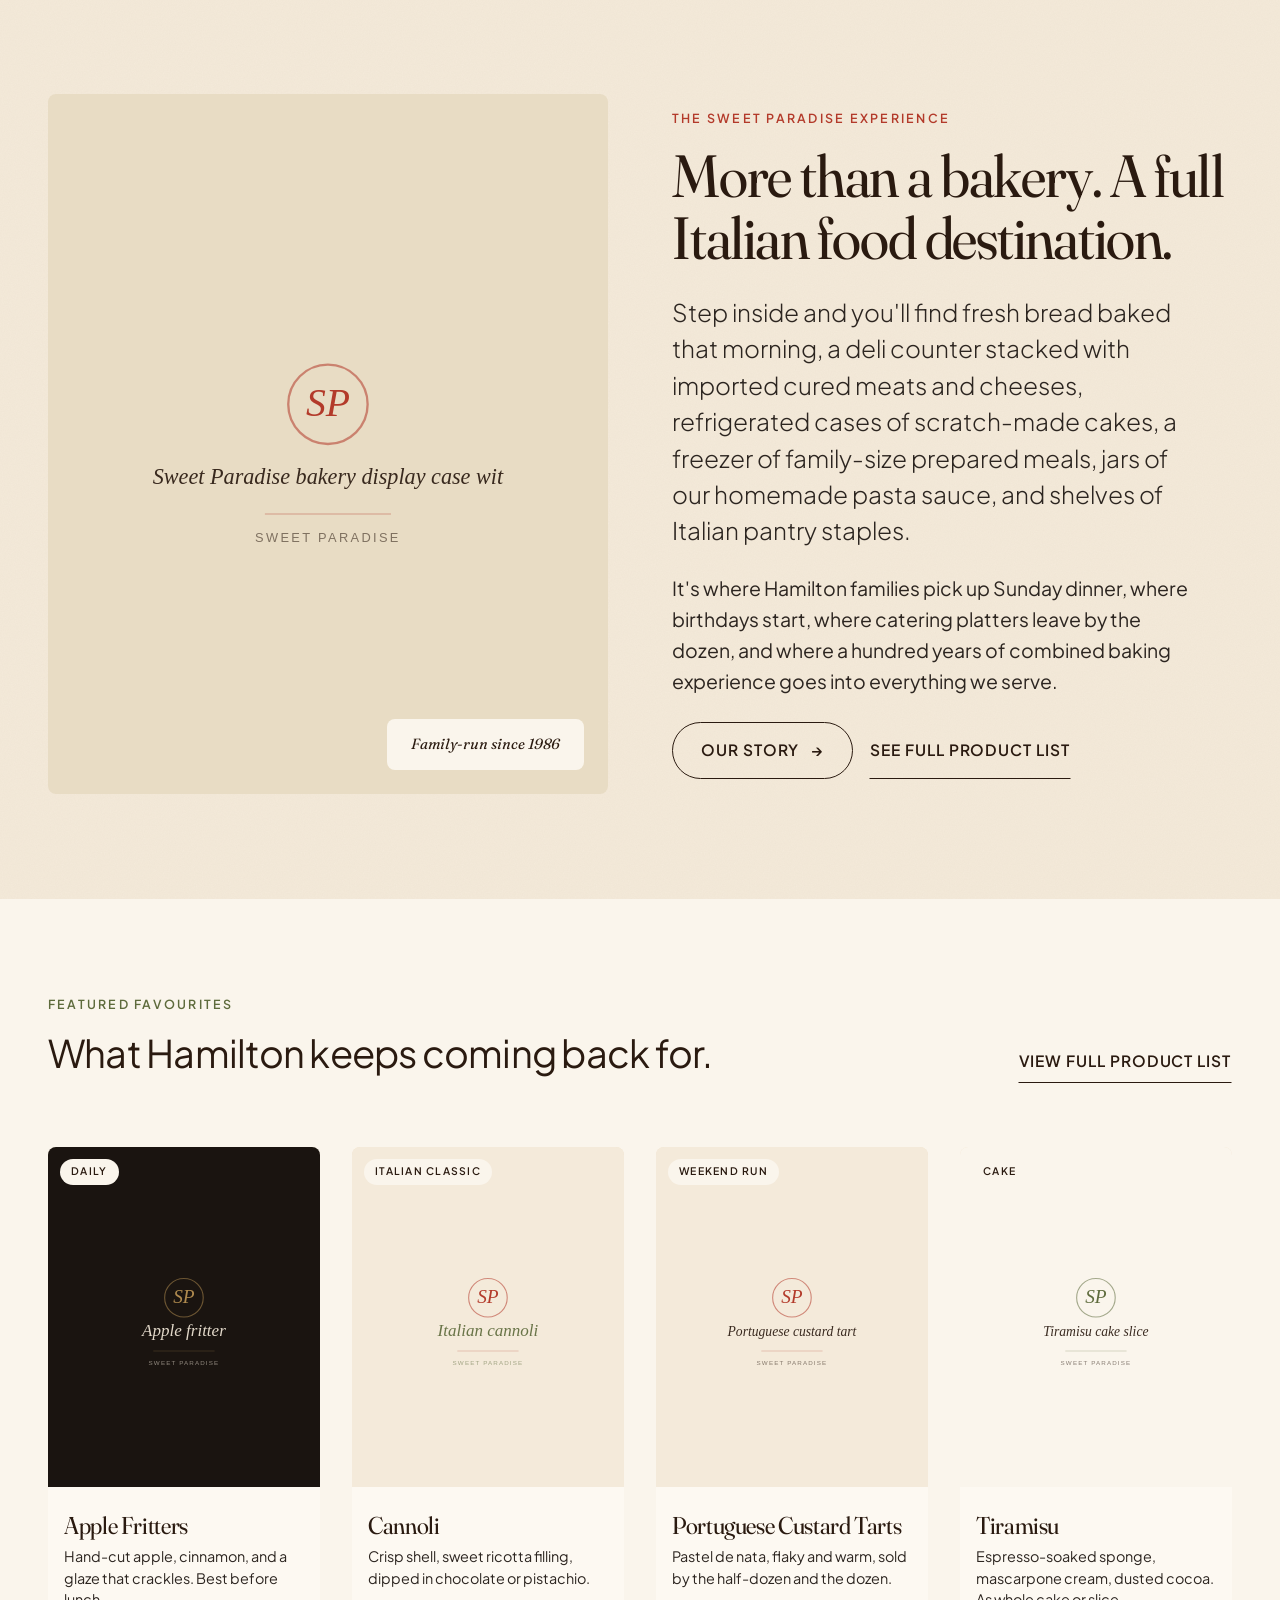
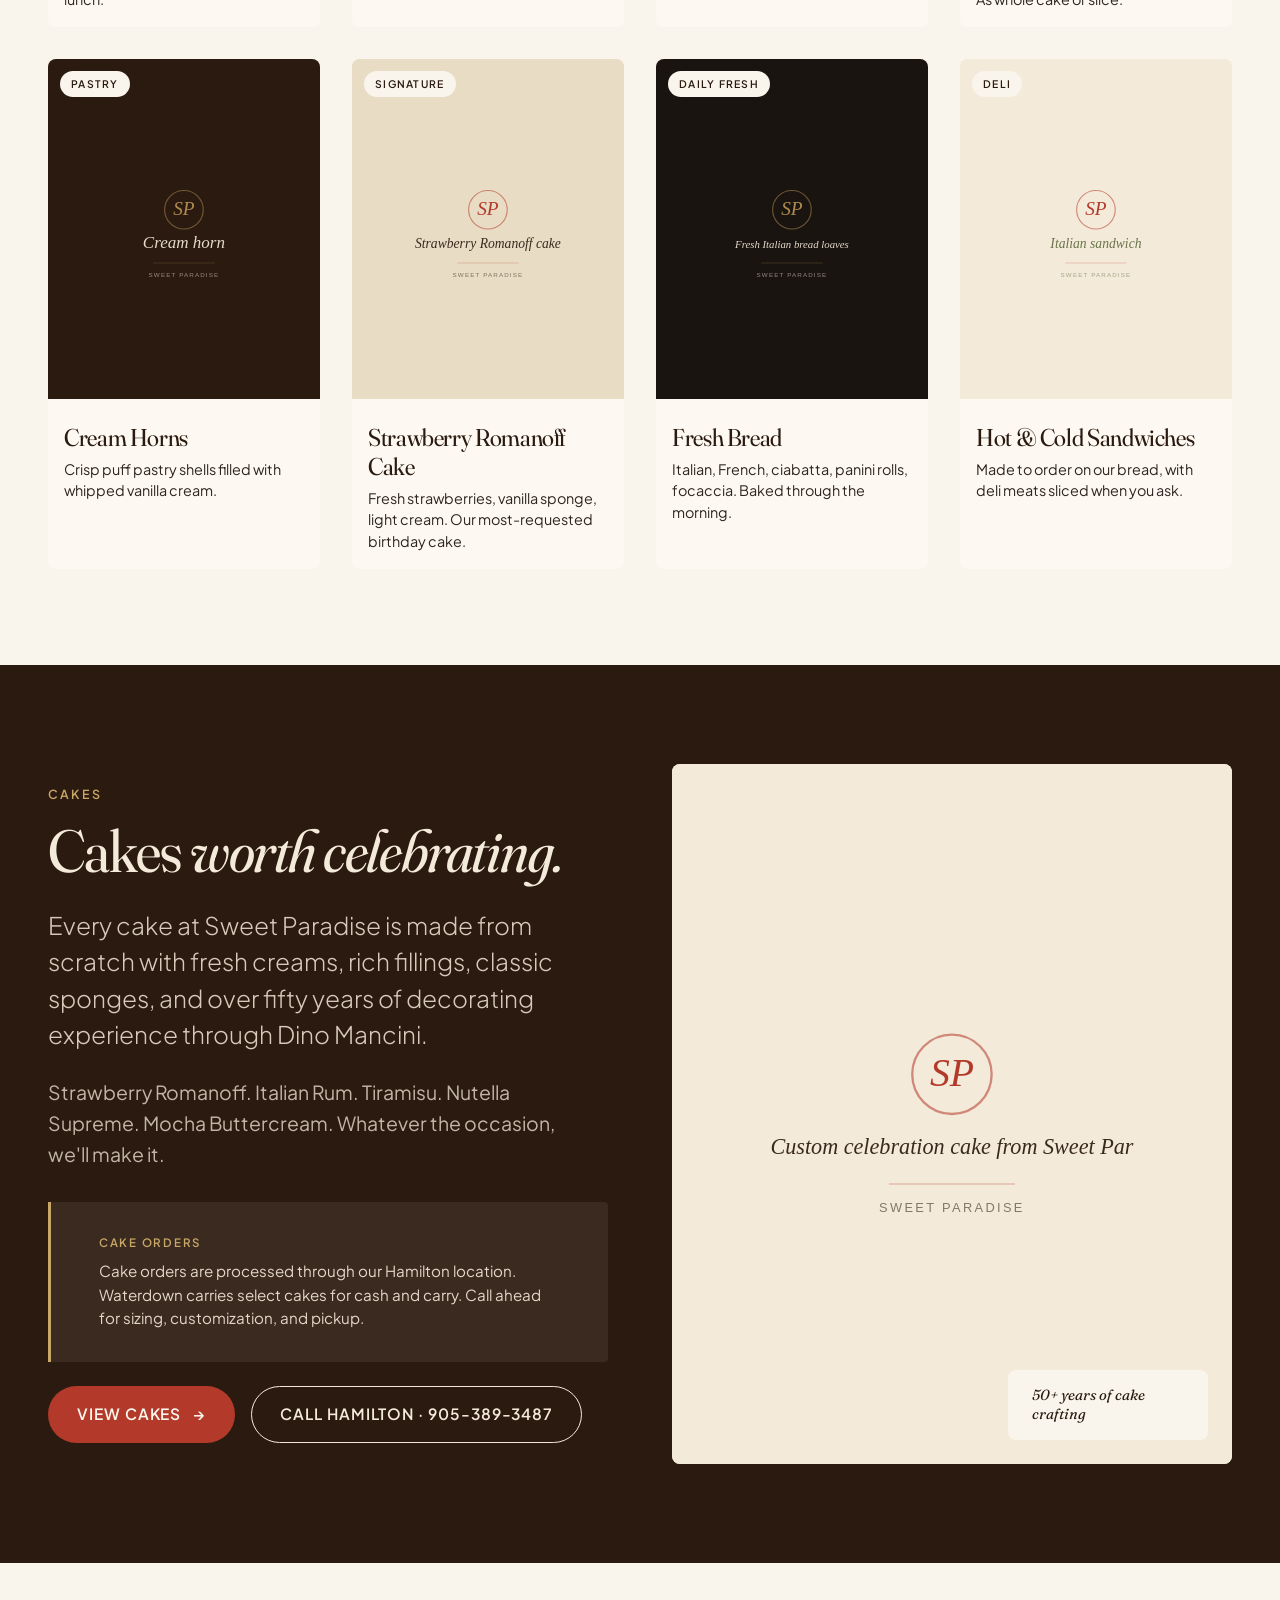
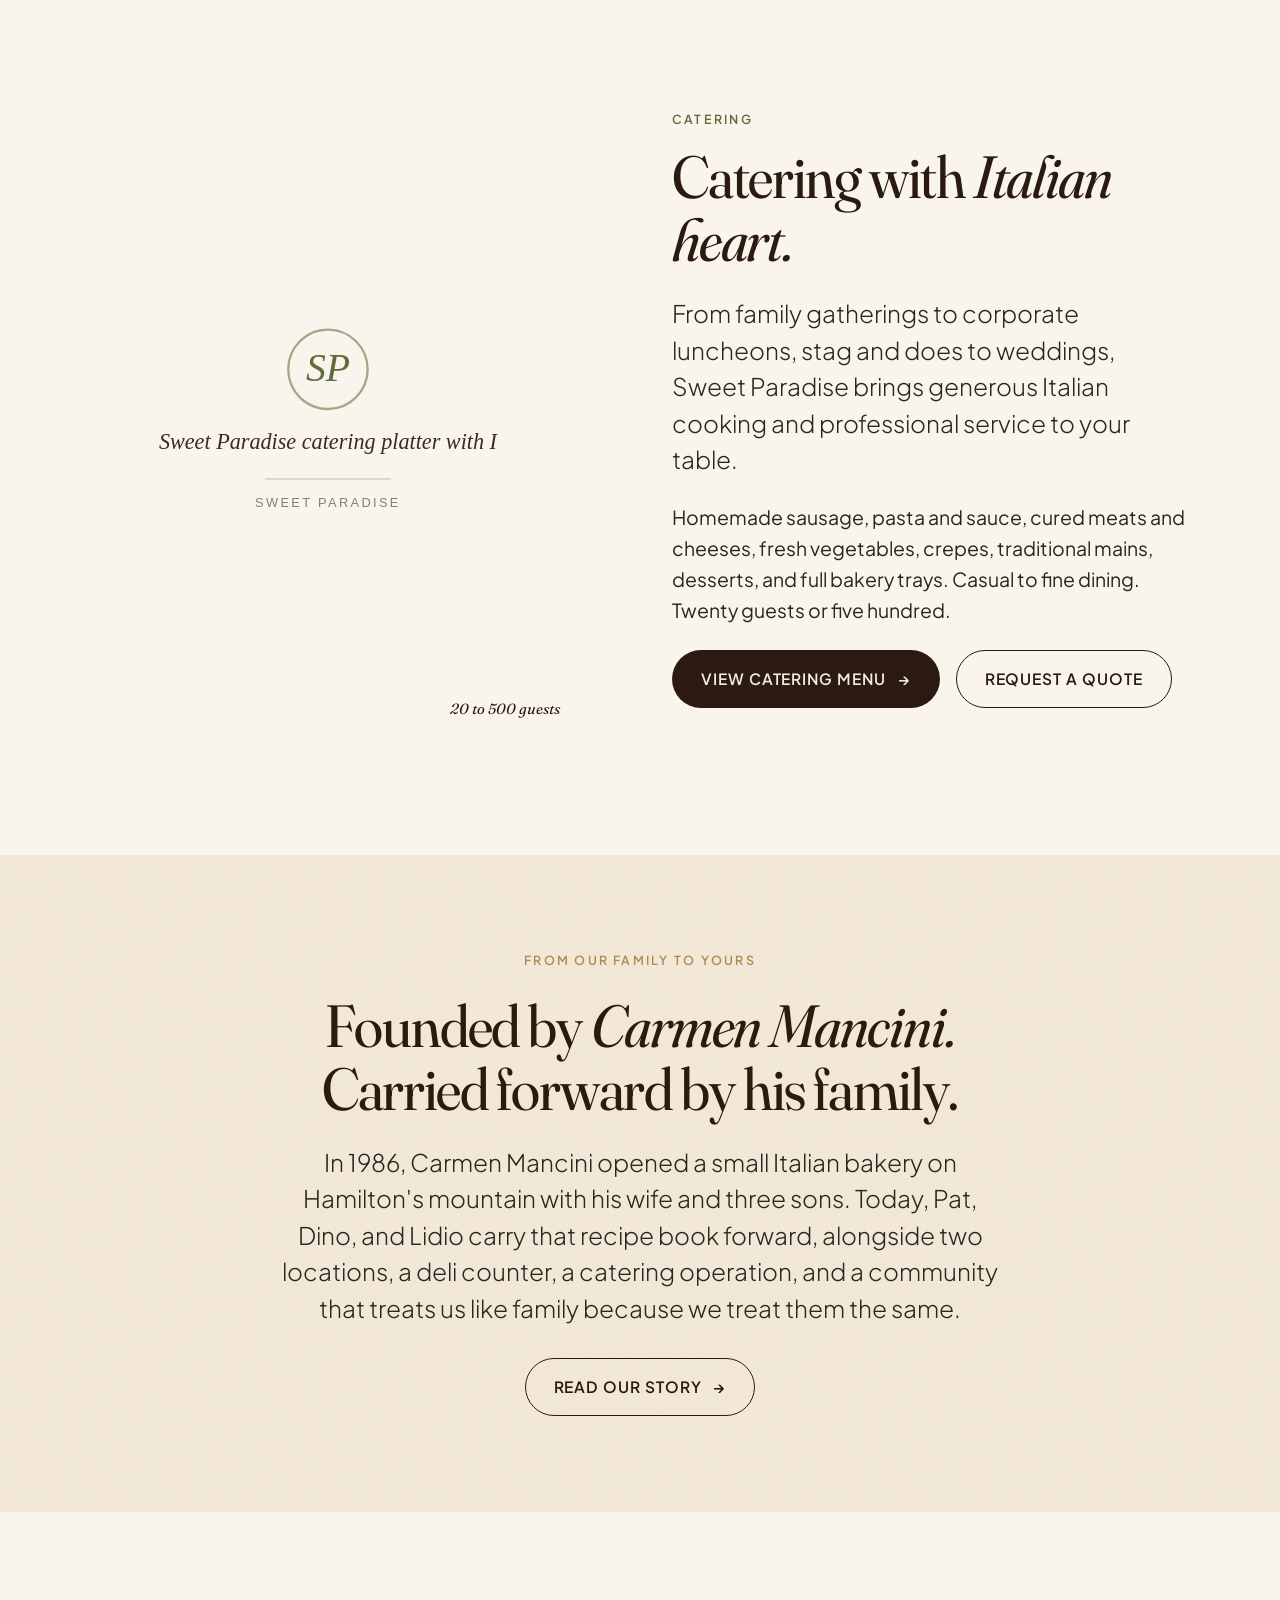
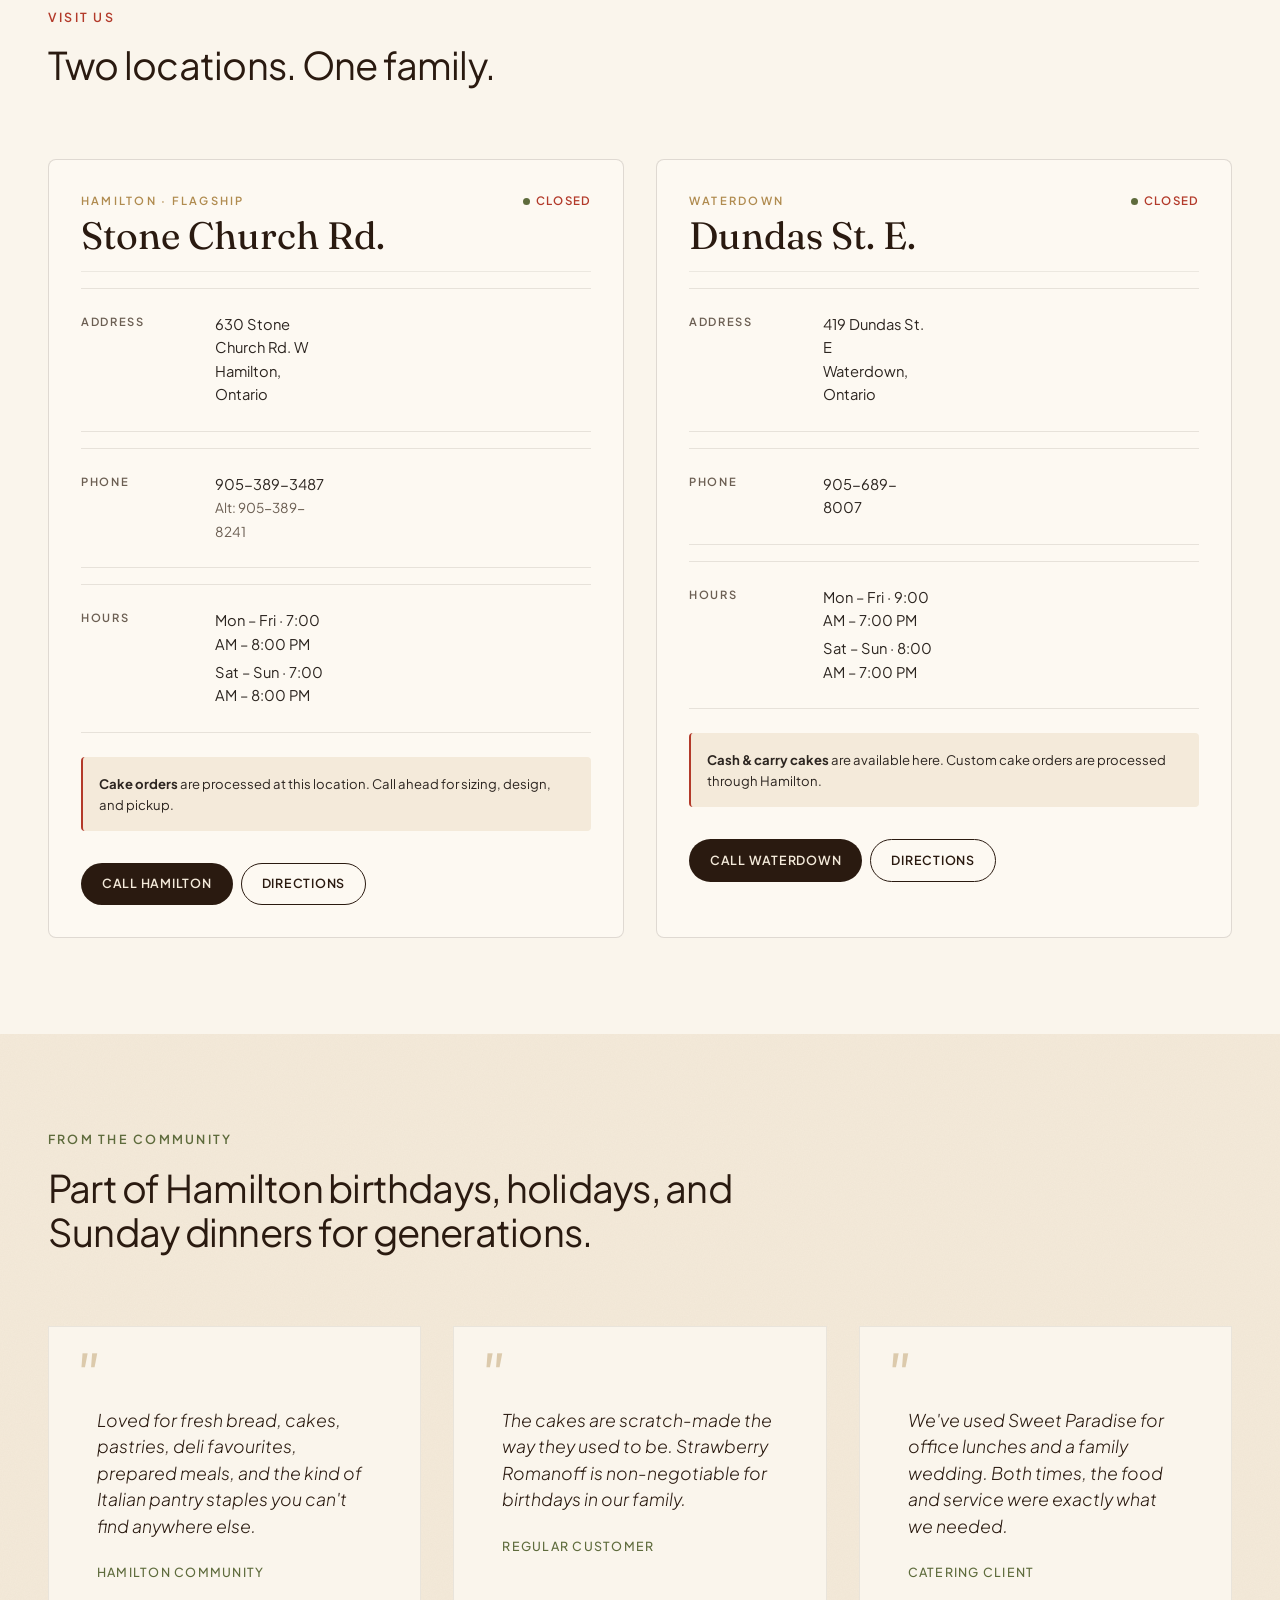
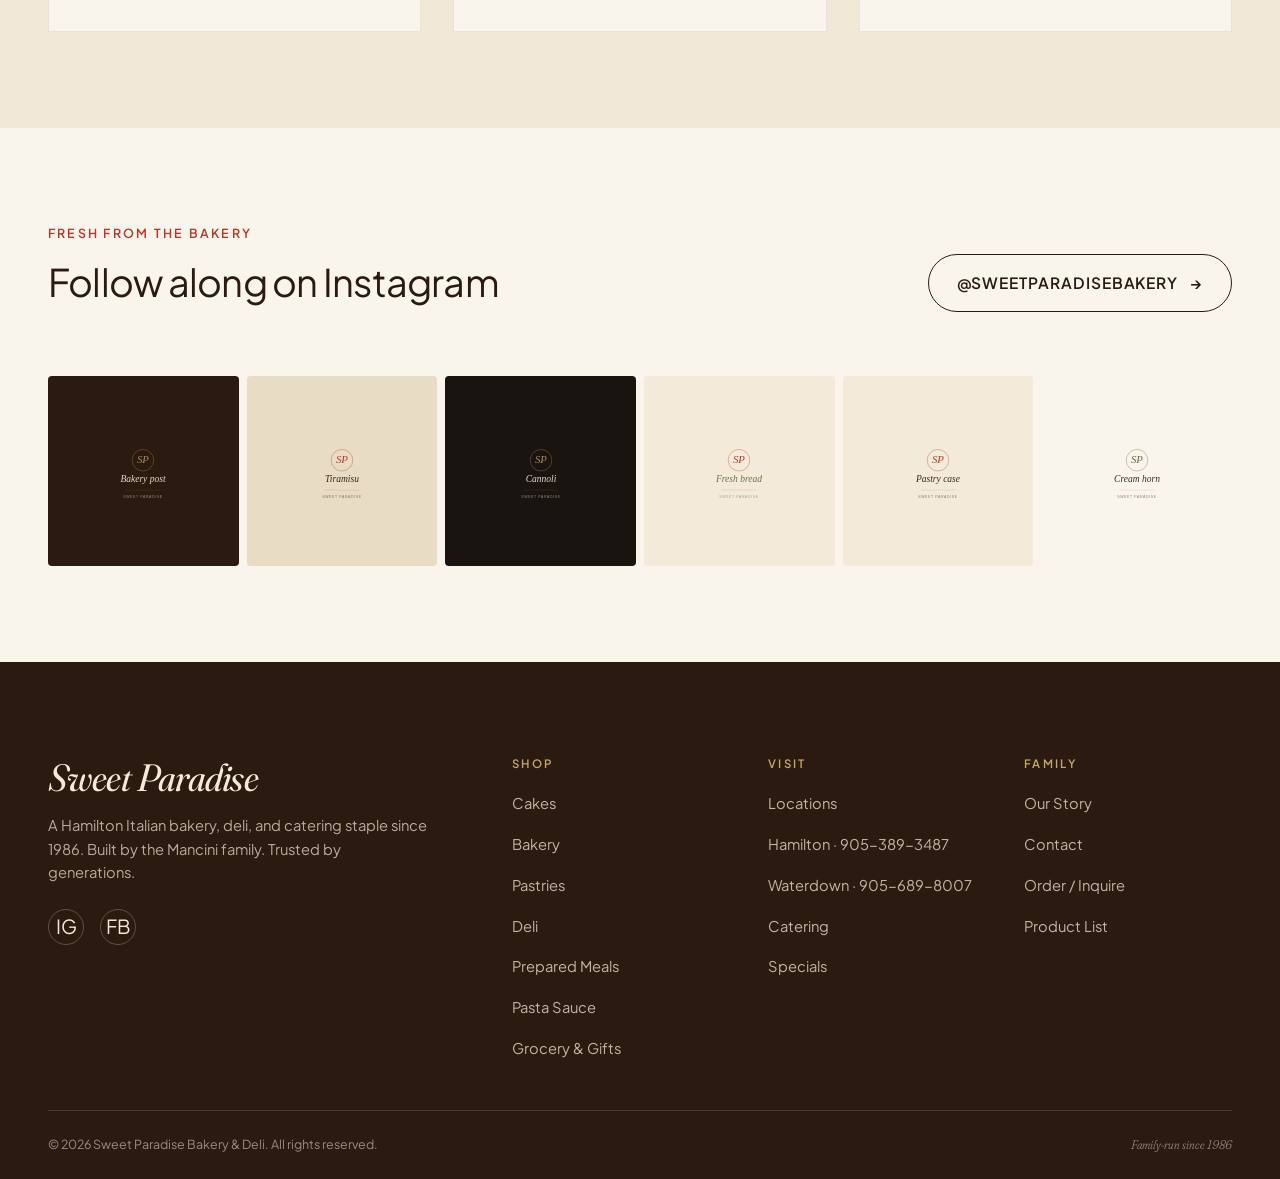
==== commit dee07611: "Add files via upload" ====
--- a/index.html
+++ b/index.html
@@ -108,7 +108,7 @@
 
 <!-- ===== HERO ===== -->
 <section class="hero">
-  <div class="hero__bg" style="background-image: url('https://images.unsplash.com/photo-1517433367423-c7e5b0f35086?auto=format&fit=crop&w=2400&q=80');"></div>
+  <div class="hero__bg" style="background-color: #2A1A10; background-image: linear-gradient(rgba(26,20,16,0.45), rgba(26,20,16,0.45)), url('https://loremflickr.com/2000/1200/bakery?lock=174');"></div>
   <div class="container hero__content">
     <div class="hero__eyebrow reveal">Hamilton & Waterdown · Est. 1986</div>
     <h1 class="reveal d-1">A Hamilton Italian bakery <em>tradition</em>, made fresh every day.</h1>
@@ -200,7 +200,7 @@
   <div class="container">
     <div class="feature">
       <div class="feature__media">
-        <img src="https://images.unsplash.com/photo-1568827999250-3f6afff96e66?auto=format&fit=crop&w=1200&q=80" alt="Sweet Paradise bakery display case with fresh Italian pastries and breads">
+        <img src="https://loremflickr.com/1200/840/bakery?lock=157" alt="Sweet Paradise bakery display case with fresh Italian pastries and breads" onerror="this.onerror=null;this.src='[data-uri]'" loading="lazy">
         <div class="feature__media-stamp">Family-run since 1986</div>
       </div>
       <div class="feature__body">
@@ -232,7 +232,7 @@
 
       <article class="product-card reveal">
         <div class="product-card__img">
-          <img src="https://images.unsplash.com/photo-1568571780765-9276ac8b75a2?auto=format&fit=crop&w=800&q=80" alt="Apple fritter">
+          <img src="https://loremflickr.com/800/560/donut?lock=158" alt="Apple fritter" onerror="this.onerror=null;this.src='[data-uri]'" loading="lazy">
           <span class="product-card__tag">Daily</span>
         </div>
         <div class="product-card__body">
@@ -243,7 +243,7 @@
 
       <article class="product-card reveal d-1">
         <div class="product-card__img">
-          <img src="https://images.unsplash.com/photo-1612809076271-d0e8c1abe2d3?auto=format&fit=crop&w=800&q=80" alt="Italian cannoli">
+          <img src="https://loremflickr.com/800/560/cannoli?lock=159" alt="Italian cannoli" onerror="this.onerror=null;this.src='[data-uri]'" loading="lazy">
           <span class="product-card__tag">Italian Classic</span>
         </div>
         <div class="product-card__body">
@@ -254,7 +254,7 @@
 
       <article class="product-card reveal d-2">
         <div class="product-card__img">
-          <img src="https://images.unsplash.com/photo-1551404973-761c5754f6d5?auto=format&fit=crop&w=800&q=80" alt="Portuguese custard tart">
+          <img src="https://loremflickr.com/800/560/tart?lock=160" alt="Portuguese custard tart" onerror="this.onerror=null;this.src='[data-uri]'" loading="lazy">
           <span class="product-card__tag">Weekend Run</span>
         </div>
         <div class="product-card__body">
@@ -265,7 +265,7 @@
 
       <article class="product-card reveal d-3">
         <div class="product-card__img">
-          <img src="https://images.unsplash.com/photo-1565958011703-44f9829ba187?auto=format&fit=crop&w=800&q=80" alt="Tiramisu cake slice">
+          <img src="https://loremflickr.com/800/560/tiramisu?lock=161" alt="Tiramisu cake slice" onerror="this.onerror=null;this.src='[data-uri]'" loading="lazy">
           <span class="product-card__tag">Cake</span>
         </div>
         <div class="product-card__body">
@@ -276,7 +276,7 @@
 
       <article class="product-card reveal">
         <div class="product-card__img">
-          <img src="https://images.unsplash.com/photo-1488477181946-6428a0291777?auto=format&fit=crop&w=800&q=80" alt="Cream horn">
+          <img src="https://loremflickr.com/800/560/pastry?lock=162" alt="Cream horn" onerror="this.onerror=null;this.src='[data-uri]'" loading="lazy">
           <span class="product-card__tag">Pastry</span>
         </div>
         <div class="product-card__body">
@@ -287,7 +287,7 @@
 
       <article class="product-card reveal d-1">
         <div class="product-card__img">
-          <img src="https://images.unsplash.com/photo-1568254183919-78a4f43a2877?auto=format&fit=crop&w=800&q=80" alt="Strawberry Romanoff cake">
+          <img src="https://loremflickr.com/800/560/strawberry,cake?lock=163" alt="Strawberry Romanoff cake" onerror="this.onerror=null;this.src='[data-uri]'" loading="lazy">
           <span class="product-card__tag">Signature</span>
         </div>
         <div class="product-card__body">
@@ -298,7 +298,7 @@
 
       <article class="product-card reveal d-2">
         <div class="product-card__img">
-          <img src="https://images.unsplash.com/photo-1509440159596-0249088772ff?auto=format&fit=crop&w=800&q=80" alt="Fresh Italian bread loaves">
+          <img src="https://loremflickr.com/800/560/bread?lock=164" alt="Fresh Italian bread loaves" onerror="this.onerror=null;this.src='[data-uri]'" loading="lazy">
           <span class="product-card__tag">Daily Fresh</span>
         </div>
         <div class="product-card__body">
@@ -309,7 +309,7 @@
 
       <article class="product-card reveal d-3">
         <div class="product-card__img">
-          <img src="https://images.unsplash.com/photo-1528735602780-2552fd46c7af?auto=format&fit=crop&w=800&q=80" alt="Italian sandwich">
+          <img src="https://loremflickr.com/800/560/sandwich?lock=165" alt="Italian sandwich" onerror="this.onerror=null;this.src='[data-uri]'" loading="lazy">
           <span class="product-card__tag">Deli</span>
         </div>
         <div class="product-card__body">
@@ -327,7 +327,7 @@
   <div class="container">
     <div class="feature feature--reverse">
       <div class="feature__media">
-        <img src="https://images.unsplash.com/photo-1535254973040-607b474cb50d?auto=format&fit=crop&w=1200&q=80" alt="Custom celebration cake from Sweet Paradise">
+        <img src="https://loremflickr.com/1200/840/birthday,cake?lock=166" alt="Custom celebration cake from Sweet Paradise" onerror="this.onerror=null;this.src='[data-uri]'" loading="lazy">
         <div class="feature__media-stamp">50+ years of cake crafting</div>
       </div>
       <div class="feature__body">
@@ -355,7 +355,7 @@
   <div class="container">
     <div class="feature">
       <div class="feature__media">
-        <img src="https://images.unsplash.com/photo-1555244162-803834f70033?auto=format&fit=crop&w=1200&q=80" alt="Sweet Paradise catering platter with Italian meats and cheeses">
+        <img src="https://loremflickr.com/1200/840/charcuterie?lock=167" alt="Sweet Paradise catering platter with Italian meats and cheeses" onerror="this.onerror=null;this.src='[data-uri]'" loading="lazy">
         <div class="feature__media-stamp">20 to 500 guests</div>
       </div>
       <div class="feature__body">
@@ -510,12 +510,12 @@
     </div>
 
     <div class="ig-grid">
-      <a href="https://www.instagram.com/sweetparadisebakery/" target="_blank" rel="noopener" class="ig-tile"><img src="https://images.unsplash.com/photo-1486427944299-d1955d23e34d?auto=format&fit=crop&w=600&q=80" alt="Bakery post"></a>
-      <a href="https://www.instagram.com/sweetparadisebakery/" target="_blank" rel="noopener" class="ig-tile"><img src="https://images.unsplash.com/photo-1565958011703-44f9829ba187?auto=format&fit=crop&w=600&q=80" alt="Tiramisu"></a>
-      <a href="https://www.instagram.com/sweetparadisebakery/" target="_blank" rel="noopener" class="ig-tile"><img src="https://images.unsplash.com/photo-1612809076271-d0e8c1abe2d3?auto=format&fit=crop&w=600&q=80" alt="Cannoli"></a>
-      <a href="https://www.instagram.com/sweetparadisebakery/" target="_blank" rel="noopener" class="ig-tile"><img src="https://images.unsplash.com/photo-1509440159596-0249088772ff?auto=format&fit=crop&w=600&q=80" alt="Fresh bread"></a>
-      <a href="https://www.instagram.com/sweetparadisebakery/" target="_blank" rel="noopener" class="ig-tile"><img src="https://images.unsplash.com/photo-1568827999250-3f6afff96e66?auto=format&fit=crop&w=600&q=80" alt="Pastry case"></a>
-      <a href="https://www.instagram.com/sweetparadisebakery/" target="_blank" rel="noopener" class="ig-tile"><img src="https://images.unsplash.com/photo-1488477181946-6428a0291777?auto=format&fit=crop&w=600&q=80" alt="Cream horn"></a>
+      <a href="https://www.instagram.com/sweetparadisebakery/" target="_blank" rel="noopener" class="ig-tile"><img src="https://loremflickr.com/600/420/bakery?lock=168" alt="Bakery post" onerror="this.onerror=null;this.src='[data-uri]'" loading="lazy"></a>
+      <a href="https://www.instagram.com/sweetparadisebakery/" target="_blank" rel="noopener" class="ig-tile"><img src="https://loremflickr.com/600/420/tiramisu?lock=169" alt="Tiramisu" onerror="this.onerror=null;this.src='[data-uri]'" loading="lazy"></a>
+      <a href="https://www.instagram.com/sweetparadisebakery/" target="_blank" rel="noopener" class="ig-tile"><img src="https://loremflickr.com/600/420/cannoli?lock=170" alt="Cannoli" onerror="this.onerror=null;this.src='[data-uri]'" loading="lazy"></a>
+      <a href="https://www.instagram.com/sweetparadisebakery/" target="_blank" rel="noopener" class="ig-tile"><img src="https://loremflickr.com/600/420/bread?lock=171" alt="Fresh bread" onerror="this.onerror=null;this.src='[data-uri]'" loading="lazy"></a>
+      <a href="https://www.instagram.com/sweetparadisebakery/" target="_blank" rel="noopener" class="ig-tile"><img src="https://loremflickr.com/600/420/bakery?lock=172" alt="Pastry case" onerror="this.onerror=null;this.src='[data-uri]'" loading="lazy"></a>
+      <a href="https://www.instagram.com/sweetparadisebakery/" target="_blank" rel="noopener" class="ig-tile"><img src="https://loremflickr.com/600/420/pastry?lock=173" alt="Cream horn" onerror="this.onerror=null;this.src='[data-uri]'" loading="lazy"></a>
     </div>
   </div>
 </section>
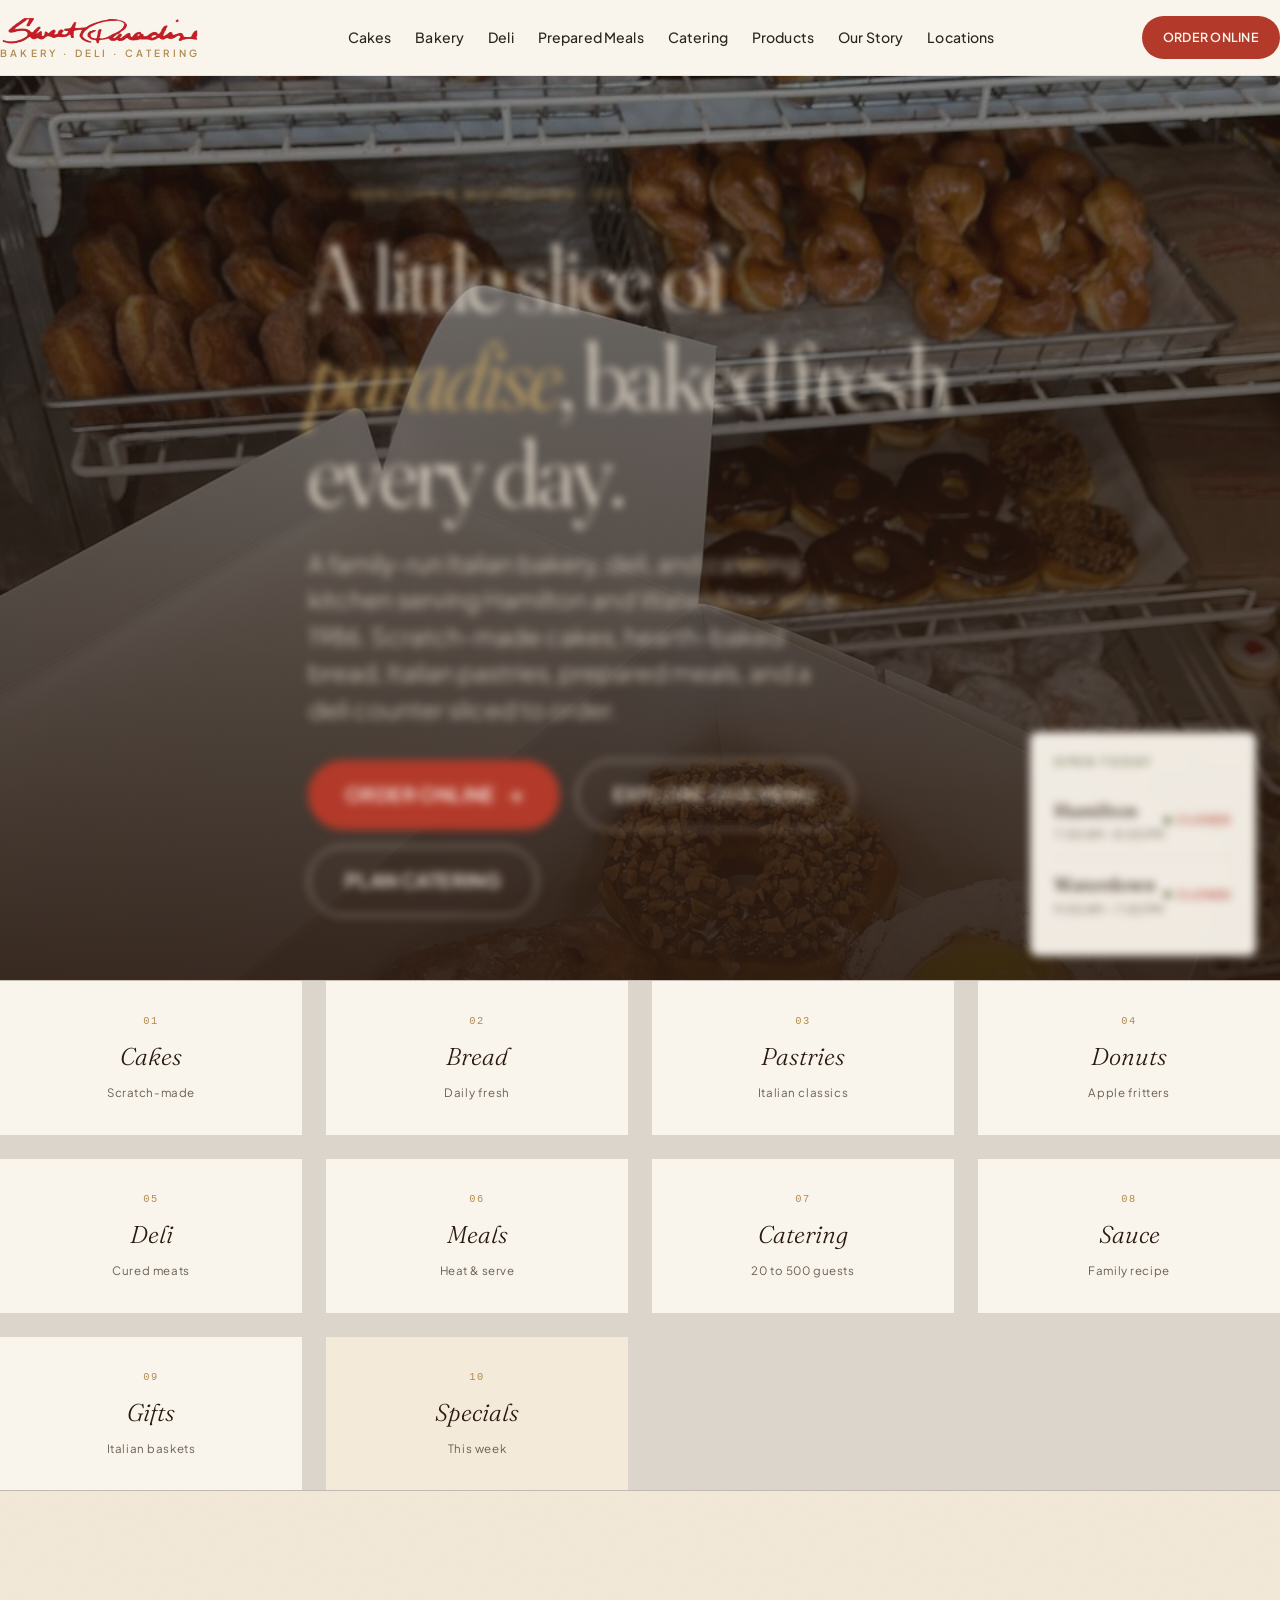
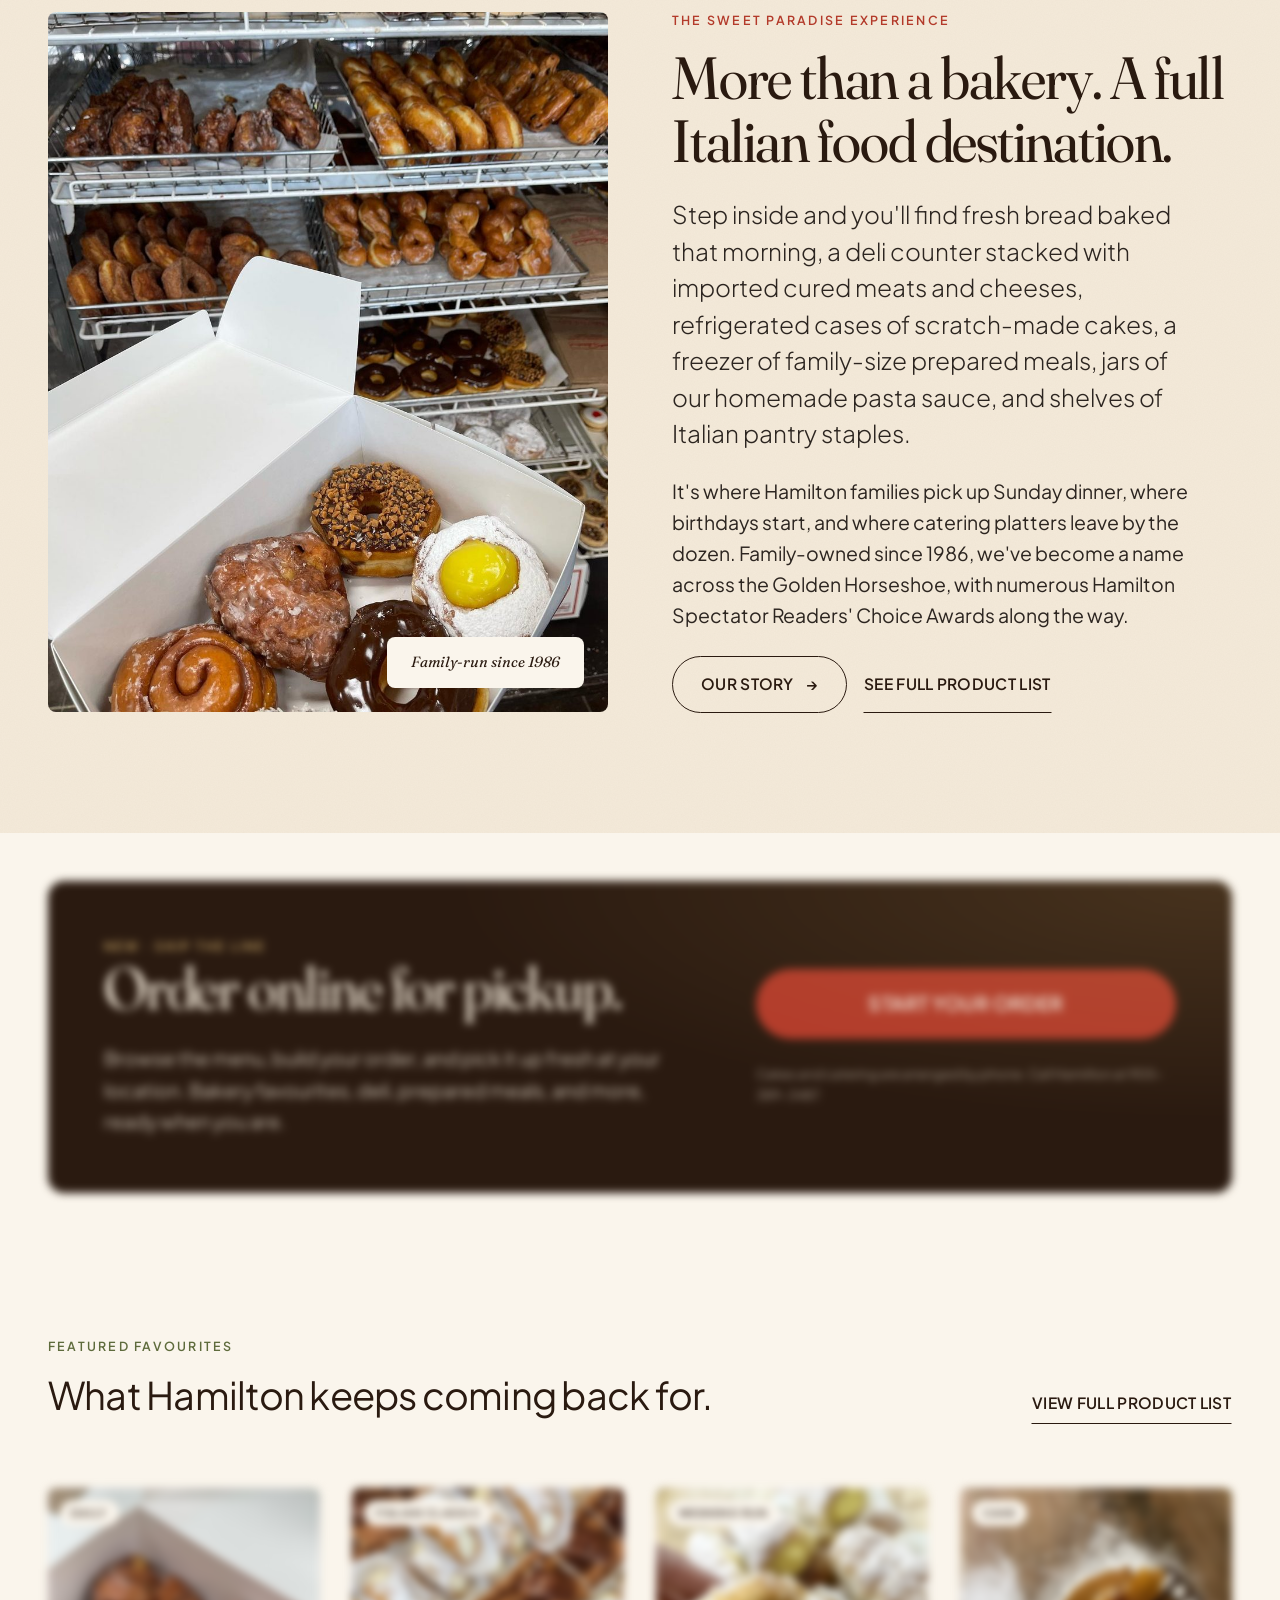
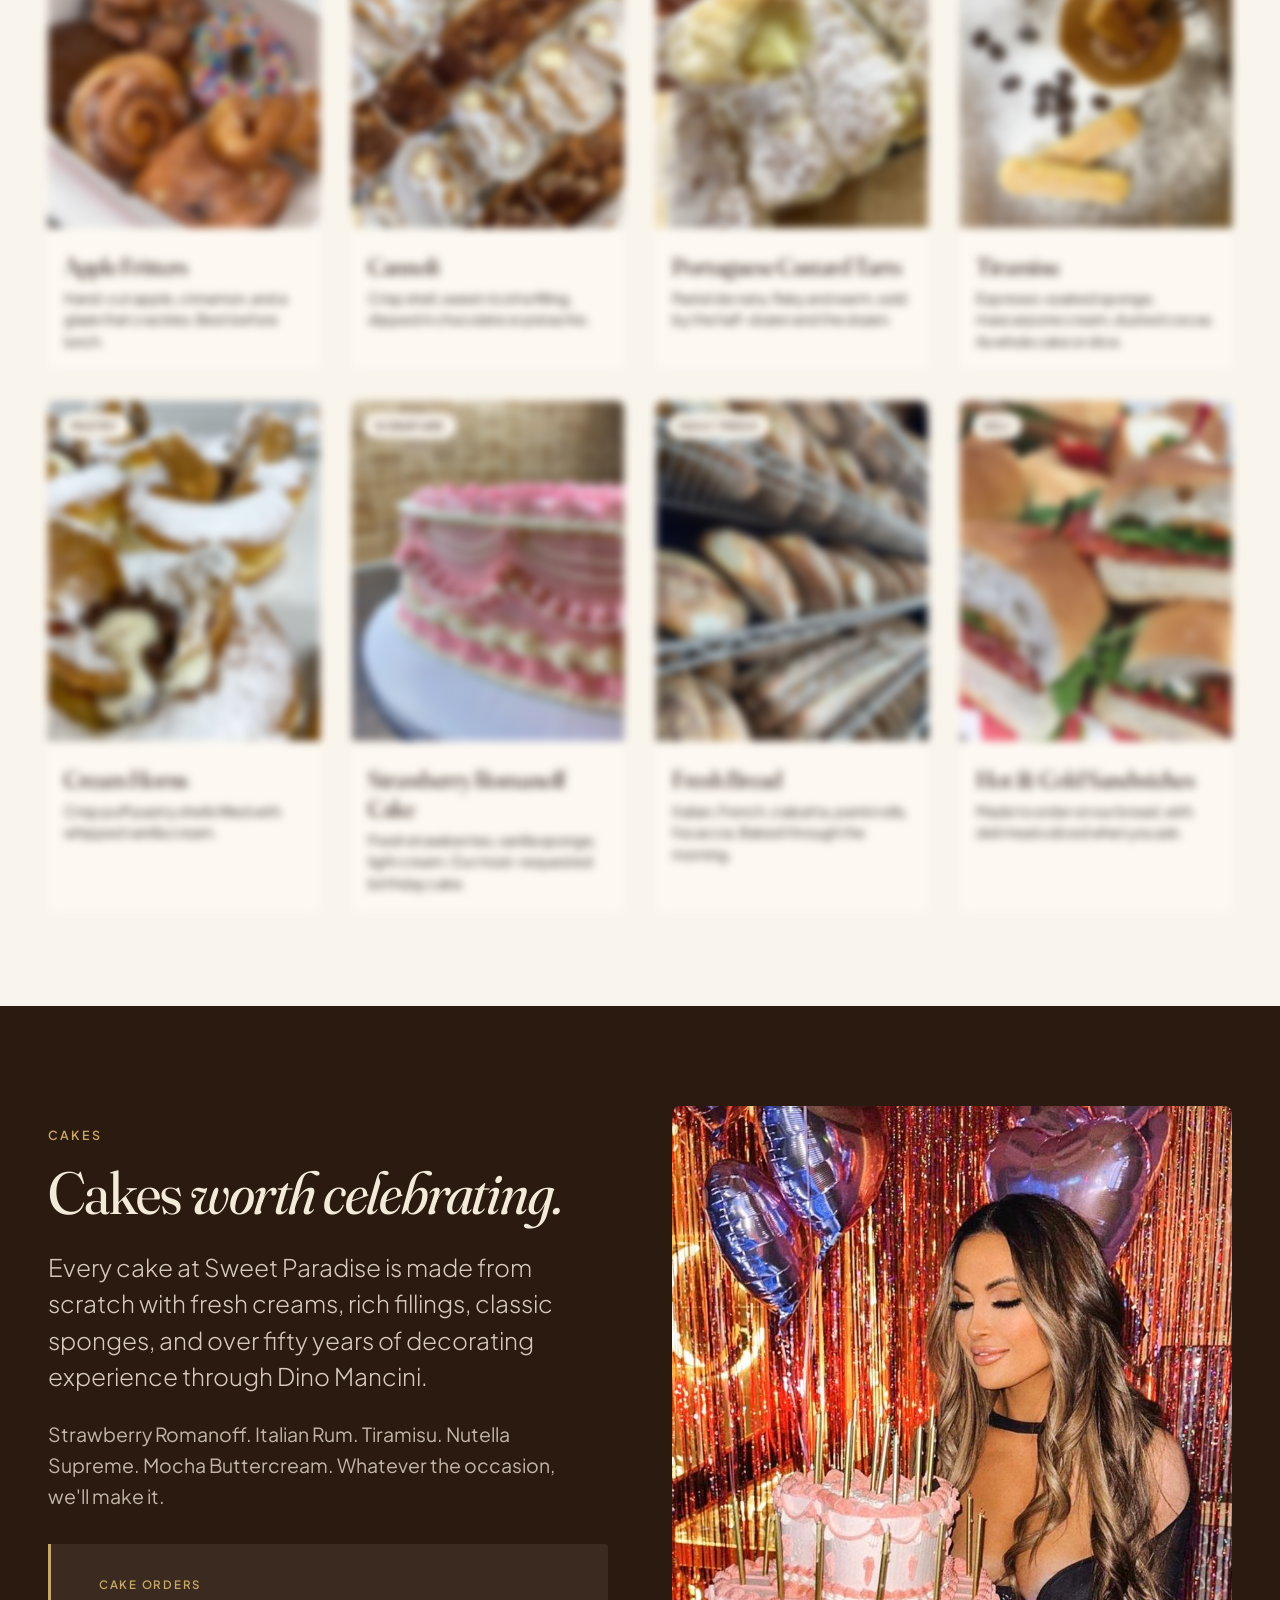
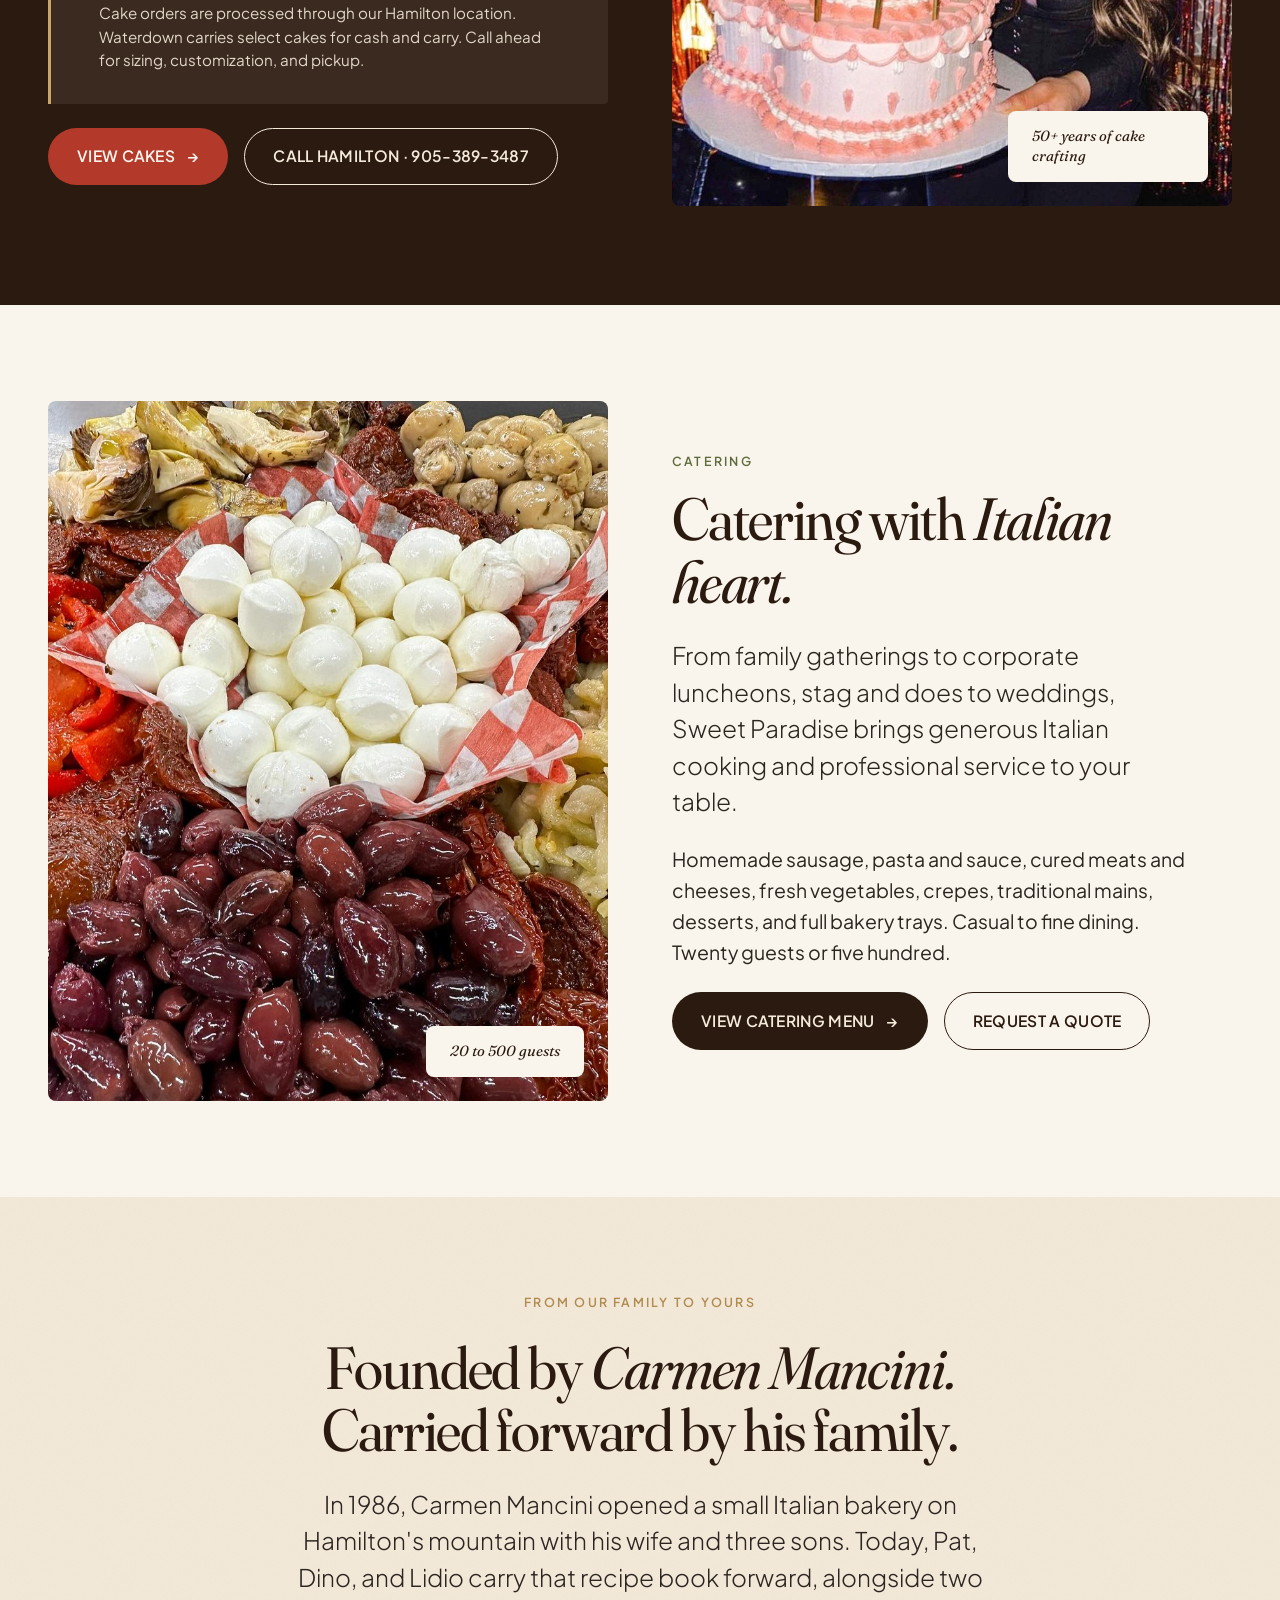
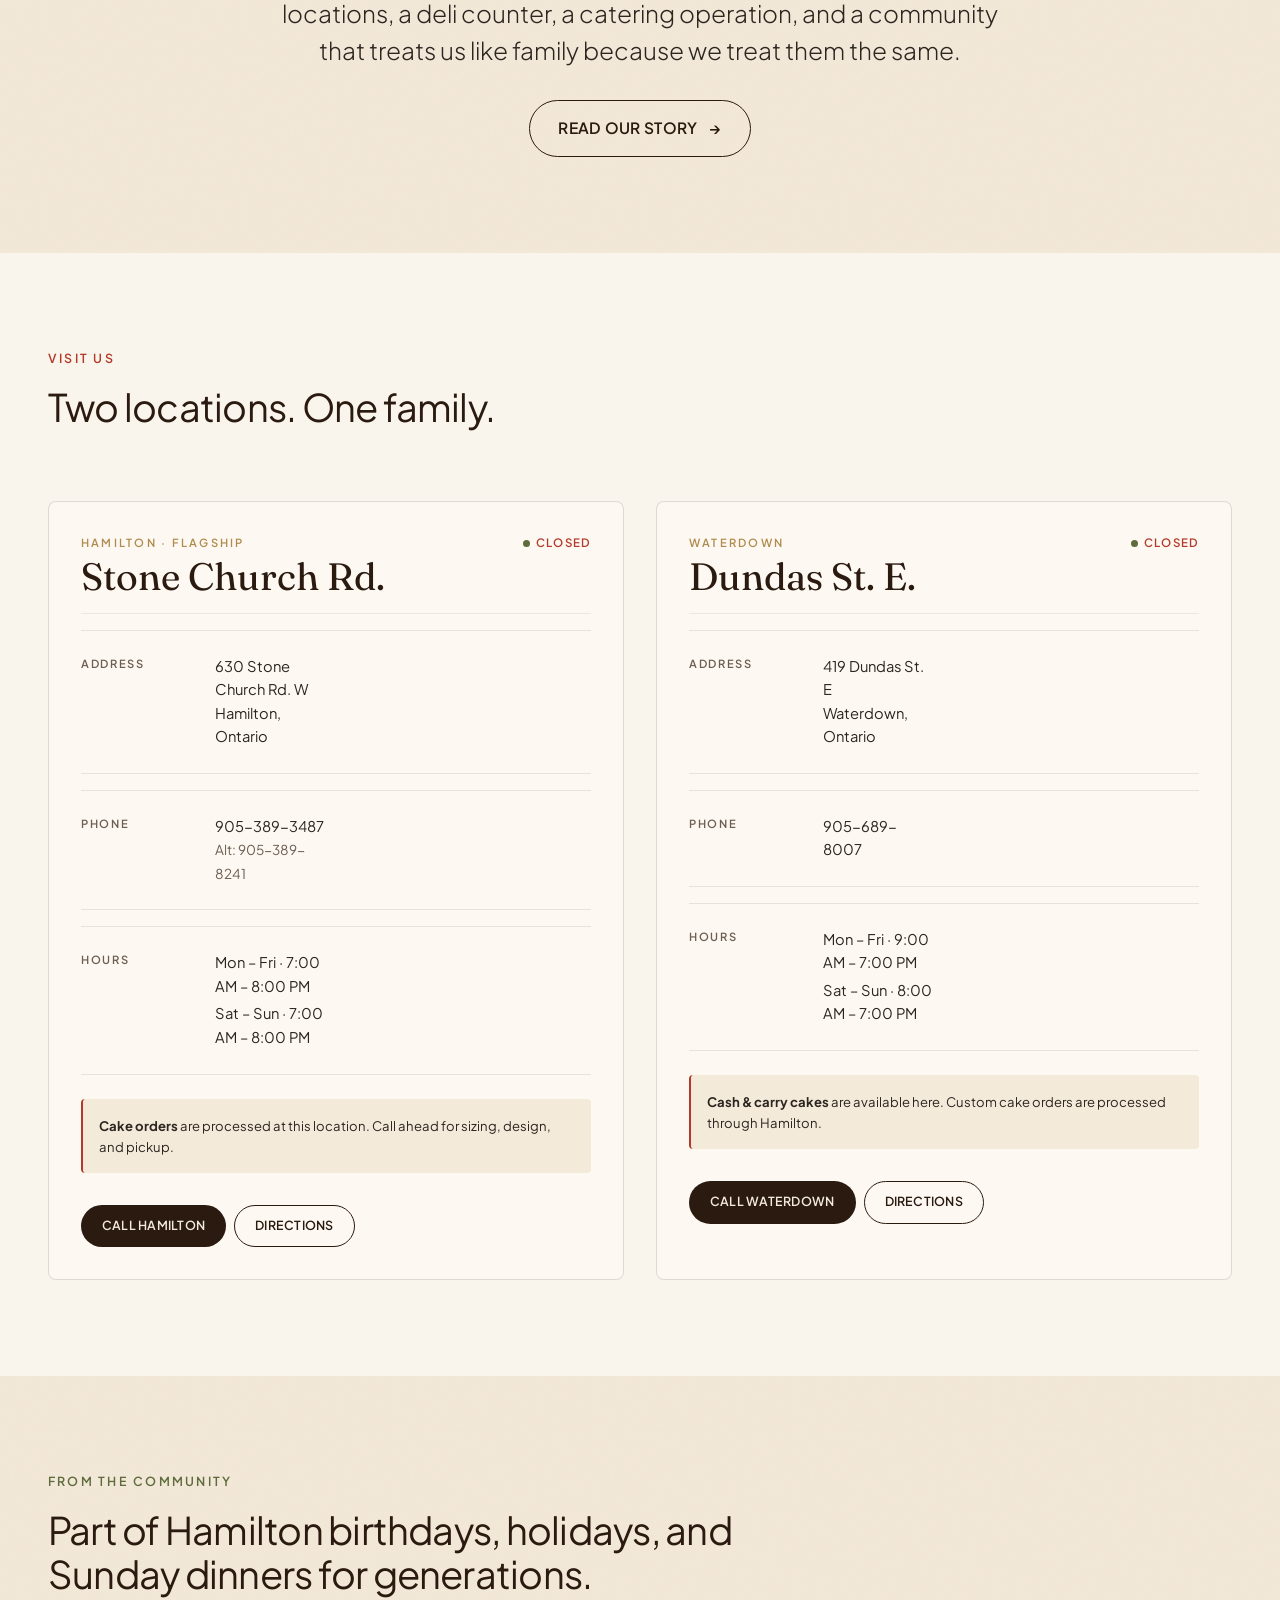
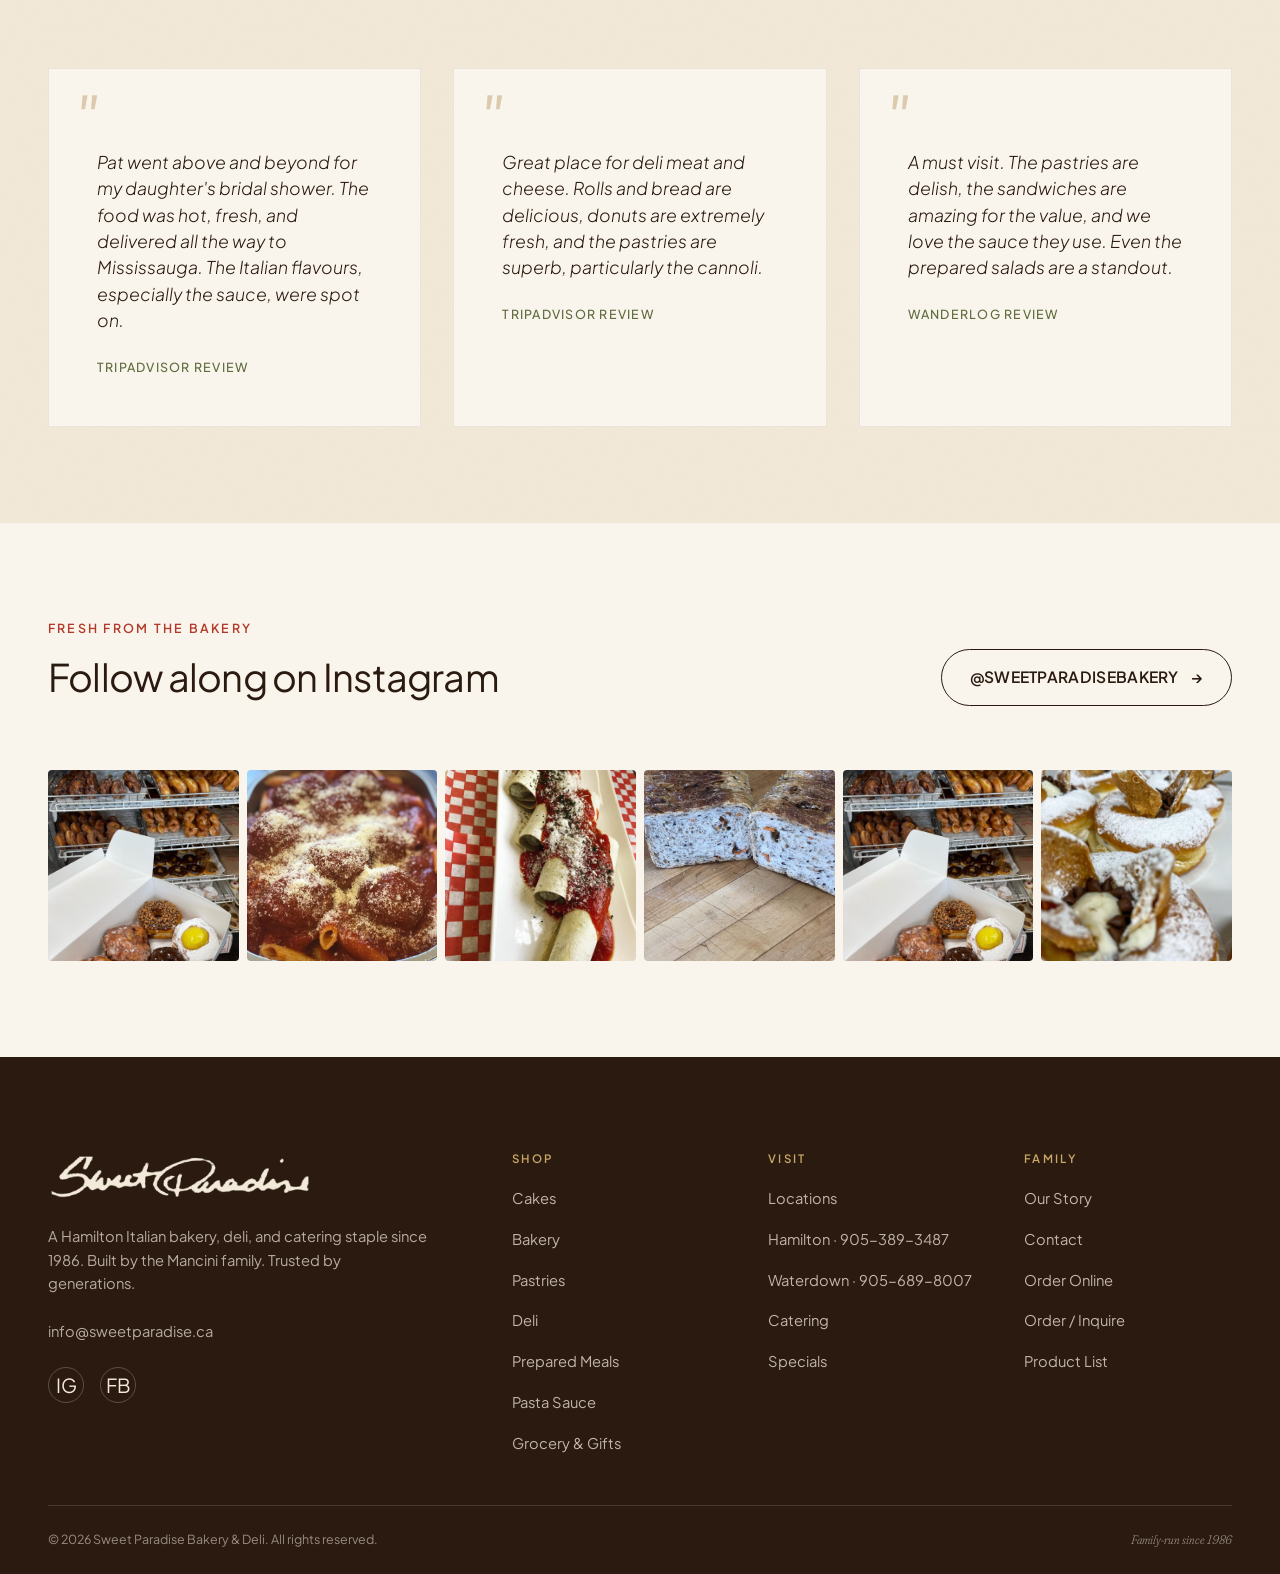
==== commit 042c2aaf: "Add files via upload" ====
--- a/index.html
+++ b/index.html
@@ -11,6 +11,8 @@
 <meta property="og:type" content="website">
 <meta property="og:url" content="https://www.sweetparadise.ca/">
 <meta name="theme-color" content="#2A1A10">
+<link rel="icon" type="image/png" href="assets/favicon.png">
+<link rel="apple-touch-icon" href="assets/apple-touch-icon.png">
 
 <link rel="preconnect" href="https://fonts.googleapis.com">
 <link rel="preconnect" href="https://fonts.gstatic.com" crossorigin>
@@ -58,7 +60,7 @@
 <header class="nav">
   <div class="container nav__inner">
     <a href="/" class="nav__logo" aria-label="Sweet Paradise home">
-      <span class="nav__logo-mark">Sweet Paradise</span>
+      <img src="assets/logo-red.png" alt="Sweet Paradise" class="nav__logo-img">
       <span class="nav__logo-sub">Bakery · Deli · Catering</span>
     </a>
     <nav class="nav__menu" aria-label="Primary">
@@ -71,7 +73,7 @@
       <a href="our-story.html">Our Story</a>
       <a href="locations.html">Locations</a>
     </nav>
-    <a href="order.html" class="btn btn--tomato btn--sm nav__cta">Order / Inquire</a>
+    <a href="https://order.online/business/SweetParadise-209088" target="_blank" rel="noopener" class="btn btn--tomato btn--sm nav__cta">Order Online</a>
     <button class="nav__toggle" data-drawer-open aria-label="Open menu">
       <span>Menu</span>
       <span class="nav__toggle-icon"><span></span><span></span></span>
@@ -82,7 +84,7 @@
 <!-- Mobile drawer -->
 <aside class="drawer" data-drawer aria-label="Mobile menu">
   <div class="drawer__head">
-    <span class="nav__logo-mark">Sweet Paradise</span>
+    <img src="assets/logo-red.png" alt="Sweet Paradise" class="nav__logo-img">
     <button class="drawer__close" data-drawer-close aria-label="Close menu">✕</button>
   </div>
   <nav class="drawer__menu">
@@ -108,13 +110,13 @@
 
 <!-- ===== HERO ===== -->
 <section class="hero">
-  <div class="hero__bg" style="background-color: #2A1A10; background-image: linear-gradient(rgba(26,20,16,0.45), rgba(26,20,16,0.45)), url('https://loremflickr.com/2000/1200/bakery?lock=174');"></div>
+  <div class="hero__bg" style="background-color: #2A1A10; background-image: linear-gradient(rgba(26,20,16,0.45), rgba(26,20,16,0.45)), url('assets/img/bakery-case.jpg');"></div>
   <div class="container hero__content">
     <div class="hero__eyebrow reveal">Hamilton & Waterdown · Est. 1986</div>
-    <h1 class="reveal d-1">A Hamilton Italian bakery <em>tradition</em>, made fresh every day.</h1>
-    <p class="hero__lead reveal d-2">For over 35 years, Sweet Paradise has brought Hamilton and Waterdown fresh-baked bread, handcrafted cakes, Italian pastries, deli favourites, prepared meals, and catering made with care.</p>
+    <h1 class="reveal d-1">A little slice of <em>paradise</em>, baked fresh every day.</h1>
+    <p class="hero__lead reveal d-2">A family-run Italian bakery, deli, and catering kitchen serving Hamilton and Waterdown since 1986. Scratch-made cakes, hearth-baked bread, Italian pastries, prepared meals, and a deli counter sliced to order.</p>
     <div class="hero__ctas reveal d-3">
-      <a href="cakes.html" class="btn btn--tomato btn--lg btn-icon">Order Cakes</a>
+      <a href="https://order.online/business/SweetParadise-209088" target="_blank" rel="noopener" class="btn btn--tomato btn--lg btn-icon">Order Online</a>
       <a href="product-list.html" class="btn btn--ghost-cream btn--lg">Explore Our Menu</a>
       <a href="catering.html" class="btn btn--ghost-cream btn--lg">Plan Catering</a>
     </div>
@@ -200,18 +202,35 @@
   <div class="container">
     <div class="feature">
       <div class="feature__media">
-        <img src="https://loremflickr.com/1200/840/bakery?lock=157" alt="Sweet Paradise bakery display case with fresh Italian pastries and breads" onerror="this.onerror=null;this.src='[data-uri]'" loading="lazy">
+        <img src="assets/img/bakery-case.jpg" alt="Sweet Paradise bakery display case with fresh Italian pastries and breads" onerror="this.onerror=null;this.src='[data-uri]'" loading="lazy">
         <div class="feature__media-stamp">Family-run since 1986</div>
       </div>
       <div class="feature__body">
         <div class="eyebrow">The Sweet Paradise Experience</div>
         <h2 style="margin-top: var(--space-2);">More than a bakery. A full Italian food destination.</h2>
         <p class="lead" style="margin-top: var(--space-3);">Step inside and you'll find fresh bread baked that morning, a deli counter stacked with imported cured meats and cheeses, refrigerated cases of scratch-made cakes, a freezer of family-size prepared meals, jars of our homemade pasta sauce, and shelves of Italian pantry staples.</p>
-        <p>It's where Hamilton families pick up Sunday dinner, where birthdays start, where catering platters leave by the dozen, and where a hundred years of combined baking experience goes into everything we serve.</p>
+        <p>It's where Hamilton families pick up Sunday dinner, where birthdays start, and where catering platters leave by the dozen. Family-owned since 1986, we've become a name across the Golden Horseshoe, with numerous Hamilton Spectator Readers' Choice Awards along the way.</p>
         <div class="feature__ctas">
           <a href="our-story.html" class="btn btn--ghost btn-icon">Our Story</a>
           <a href="product-list.html" class="btn btn--link">See full product list</a>
         </div>
+      </div>
+    </div>
+  </div>
+</section>
+
+<!-- ===== ORDER ONLINE BANNER ===== -->
+<section class="section section--tight">
+  <div class="container">
+    <div class="order-banner reveal">
+      <div>
+        <div class="eyebrow" style="color: var(--brass-soft);">New · Skip the Line</div>
+        <h2>Order online for pickup.</h2>
+        <p>Browse the menu, build your order, and pick it up fresh at your location. Bakery favourites, deli, prepared meals, and more, ready when you are.</p>
+      </div>
+      <div class="order-banner__actions">
+        <a href="https://order.online/business/SweetParadise-209088" target="_blank" rel="noopener" class="btn btn--tomato btn--lg">Start Your Order</a>
+        <span class="order-banner__note">Cakes and catering are arranged by phone. Call Hamilton at 905-389-3487.</span>
       </div>
     </div>
   </div>
@@ -232,7 +251,7 @@
 
       <article class="product-card reveal">
         <div class="product-card__img">
-          <img src="https://loremflickr.com/800/560/donut?lock=158" alt="Apple fritter" onerror="this.onerror=null;this.src='[data-uri]'" loading="lazy">
+          <img src="assets/img/donuts-box-2.jpg" alt="Apple fritter" onerror="this.onerror=null;this.src='[data-uri]'" loading="lazy">
           <span class="product-card__tag">Daily</span>
         </div>
         <div class="product-card__body">
@@ -243,7 +262,7 @@
 
       <article class="product-card reveal d-1">
         <div class="product-card__img">
-          <img src="https://loremflickr.com/800/560/cannoli?lock=159" alt="Italian cannoli" onerror="this.onerror=null;this.src='[data-uri]'" loading="lazy">
+          <img src="assets/img/cannoli.jpg" alt="Italian cannoli" onerror="this.onerror=null;this.src='[data-uri]'" loading="lazy">
           <span class="product-card__tag">Italian Classic</span>
         </div>
         <div class="product-card__body">
@@ -254,7 +273,7 @@
 
       <article class="product-card reveal d-2">
         <div class="product-card__img">
-          <img src="https://loremflickr.com/800/560/tart?lock=160" alt="Portuguese custard tart" onerror="this.onerror=null;this.src='[data-uri]'" loading="lazy">
+          <img src="assets/img/cream-pastries.jpg" alt="Portuguese custard tart" onerror="this.onerror=null;this.src='[data-uri]'" loading="lazy">
           <span class="product-card__tag">Weekend Run</span>
         </div>
         <div class="product-card__body">
@@ -265,7 +284,7 @@
 
       <article class="product-card reveal d-3">
         <div class="product-card__img">
-          <img src="https://loremflickr.com/800/560/tiramisu?lock=161" alt="Tiramisu cake slice" onerror="this.onerror=null;this.src='[data-uri]'" loading="lazy">
+          <img src="assets/img/tiramisu-individual.jpg" alt="Tiramisu cake slice" onerror="this.onerror=null;this.src='[data-uri]'" loading="lazy">
           <span class="product-card__tag">Cake</span>
         </div>
         <div class="product-card__body">
@@ -276,7 +295,7 @@
 
       <article class="product-card reveal">
         <div class="product-card__img">
-          <img src="https://loremflickr.com/800/560/pastry?lock=162" alt="Cream horn" onerror="this.onerror=null;this.src='[data-uri]'" loading="lazy">
+          <img src="assets/img/cream-horns.jpg" alt="Cream horn" onerror="this.onerror=null;this.src='[data-uri]'" loading="lazy">
           <span class="product-card__tag">Pastry</span>
         </div>
         <div class="product-card__body">
@@ -287,7 +306,7 @@
 
       <article class="product-card reveal d-1">
         <div class="product-card__img">
-          <img src="https://loremflickr.com/800/560/strawberry,cake?lock=163" alt="Strawberry Romanoff cake" onerror="this.onerror=null;this.src='[data-uri]'" loading="lazy">
+          <img src="assets/img/signature-cake.jpg" alt="Strawberry Romanoff cake" onerror="this.onerror=null;this.src='[data-uri]'" loading="lazy">
           <span class="product-card__tag">Signature</span>
         </div>
         <div class="product-card__body">
@@ -298,7 +317,7 @@
 
       <article class="product-card reveal d-2">
         <div class="product-card__img">
-          <img src="https://loremflickr.com/800/560/bread?lock=164" alt="Fresh Italian bread loaves" onerror="this.onerror=null;this.src='[data-uri]'" loading="lazy">
+          <img src="assets/img/bread-racks.jpg" alt="Fresh Italian bread loaves" onerror="this.onerror=null;this.src='[data-uri]'" loading="lazy">
           <span class="product-card__tag">Daily Fresh</span>
         </div>
         <div class="product-card__body">
@@ -309,7 +328,7 @@
 
       <article class="product-card reveal d-3">
         <div class="product-card__img">
-          <img src="https://loremflickr.com/800/560/sandwich?lock=165" alt="Italian sandwich" onerror="this.onerror=null;this.src='[data-uri]'" loading="lazy">
+          <img src="assets/img/italian-sub.jpg" alt="Italian sandwich" onerror="this.onerror=null;this.src='[data-uri]'" loading="lazy">
           <span class="product-card__tag">Deli</span>
         </div>
         <div class="product-card__body">
@@ -327,7 +346,7 @@
   <div class="container">
     <div class="feature feature--reverse">
       <div class="feature__media">
-        <img src="https://loremflickr.com/1200/840/birthday,cake?lock=166" alt="Custom celebration cake from Sweet Paradise" onerror="this.onerror=null;this.src='[data-uri]'" loading="lazy">
+        <img src="assets/img/celebration-customer.jpg" alt="Custom celebration cake from Sweet Paradise" onerror="this.onerror=null;this.src='[data-uri]'" loading="lazy">
         <div class="feature__media-stamp">50+ years of cake crafting</div>
       </div>
       <div class="feature__body">
@@ -355,7 +374,7 @@
   <div class="container">
     <div class="feature">
       <div class="feature__media">
-        <img src="https://loremflickr.com/1200/840/charcuterie?lock=167" alt="Sweet Paradise catering platter with Italian meats and cheeses" onerror="this.onerror=null;this.src='[data-uri]'" loading="lazy">
+        <img src="assets/img/antipasto-platter.jpg" alt="Sweet Paradise catering platter with Italian meats and cheeses" onerror="this.onerror=null;this.src='[data-uri]'" loading="lazy">
         <div class="feature__media-stamp">20 to 500 guests</div>
       </div>
       <div class="feature__body">
@@ -481,18 +500,18 @@
     <div class="grid grid-3">
       <article class="quote-card">
         <div class="quote-card__mark">"</div>
-        <p class="quote-card__text">Loved for fresh bread, cakes, pastries, deli favourites, prepared meals, and the kind of Italian pantry staples you can't find anywhere else.</p>
-        <div class="quote-card__source">Hamilton Community</div>
+        <p class="quote-card__text">Pat went above and beyond for my daughter's bridal shower. The food was hot, fresh, and delivered all the way to Mississauga. The Italian flavours, especially the sauce, were spot on.</p>
+        <div class="quote-card__source">Tripadvisor review</div>
       </article>
       <article class="quote-card">
         <div class="quote-card__mark">"</div>
-        <p class="quote-card__text">The cakes are scratch-made the way they used to be. Strawberry Romanoff is non-negotiable for birthdays in our family.</p>
-        <div class="quote-card__source">Regular customer</div>
+        <p class="quote-card__text">Great place for deli meat and cheese. Rolls and bread are delicious, donuts are extremely fresh, and the pastries are superb, particularly the cannoli.</p>
+        <div class="quote-card__source">Tripadvisor review</div>
       </article>
       <article class="quote-card">
         <div class="quote-card__mark">"</div>
-        <p class="quote-card__text">We've used Sweet Paradise for office lunches and a family wedding. Both times, the food and service were exactly what we needed.</p>
-        <div class="quote-card__source">Catering client</div>
+        <p class="quote-card__text">A must visit. The pastries are delish, the sandwiches are amazing for the value, and we love the sauce they use. Even the prepared salads are a standout.</p>
+        <div class="quote-card__source">Wanderlog review</div>
       </article>
     </div>
   </div>
@@ -510,12 +529,12 @@
     </div>
 
     <div class="ig-grid">
-      <a href="https://www.instagram.com/sweetparadisebakery/" target="_blank" rel="noopener" class="ig-tile"><img src="https://loremflickr.com/600/420/bakery?lock=168" alt="Bakery post" onerror="this.onerror=null;this.src='[data-uri]'" loading="lazy"></a>
-      <a href="https://www.instagram.com/sweetparadisebakery/" target="_blank" rel="noopener" class="ig-tile"><img src="https://loremflickr.com/600/420/tiramisu?lock=169" alt="Tiramisu" onerror="this.onerror=null;this.src='[data-uri]'" loading="lazy"></a>
-      <a href="https://www.instagram.com/sweetparadisebakery/" target="_blank" rel="noopener" class="ig-tile"><img src="https://loremflickr.com/600/420/cannoli?lock=170" alt="Cannoli" onerror="this.onerror=null;this.src='[data-uri]'" loading="lazy"></a>
-      <a href="https://www.instagram.com/sweetparadisebakery/" target="_blank" rel="noopener" class="ig-tile"><img src="https://loremflickr.com/600/420/bread?lock=171" alt="Fresh bread" onerror="this.onerror=null;this.src='[data-uri]'" loading="lazy"></a>
-      <a href="https://www.instagram.com/sweetparadisebakery/" target="_blank" rel="noopener" class="ig-tile"><img src="https://loremflickr.com/600/420/bakery?lock=172" alt="Pastry case" onerror="this.onerror=null;this.src='[data-uri]'" loading="lazy"></a>
-      <a href="https://www.instagram.com/sweetparadisebakery/" target="_blank" rel="noopener" class="ig-tile"><img src="https://loremflickr.com/600/420/pastry?lock=173" alt="Cream horn" onerror="this.onerror=null;this.src='[data-uri]'" loading="lazy"></a>
+      <a href="https://www.instagram.com/sweetparadisebakery/" target="_blank" rel="noopener" class="ig-tile"><img src="assets/img/bakery-case.jpg" alt="Bakery post" onerror="this.onerror=null;this.src='[data-uri]'" loading="lazy"></a>
+      <a href="https://www.instagram.com/sweetparadisebakery/" target="_blank" rel="noopener" class="ig-tile"><img src="assets/img/tiramisu-tray.jpg" alt="Tiramisu" onerror="this.onerror=null;this.src='[data-uri]'" loading="lazy"></a>
+      <a href="https://www.instagram.com/sweetparadisebakery/" target="_blank" rel="noopener" class="ig-tile"><img src="assets/img/cannoli-drizzle.jpg" alt="Cannoli" onerror="this.onerror=null;this.src='[data-uri]'" loading="lazy"></a>
+      <a href="https://www.instagram.com/sweetparadisebakery/" target="_blank" rel="noopener" class="ig-tile"><img src="assets/img/chocolate-loaf.jpg" alt="Fresh bread" onerror="this.onerror=null;this.src='[data-uri]'" loading="lazy"></a>
+      <a href="https://www.instagram.com/sweetparadisebakery/" target="_blank" rel="noopener" class="ig-tile"><img src="assets/img/bakery-case.jpg" alt="Pastry case" onerror="this.onerror=null;this.src='[data-uri]'" loading="lazy"></a>
+      <a href="https://www.instagram.com/sweetparadisebakery/" target="_blank" rel="noopener" class="ig-tile"><img src="assets/img/cream-horns.jpg" alt="Cream horn" onerror="this.onerror=null;this.src='[data-uri]'" loading="lazy"></a>
     </div>
   </div>
 </section>
@@ -525,8 +544,9 @@
   <div class="container">
     <div class="footer__grid">
       <div class="footer__brand">
-        <h3>Sweet Paradise</h3>
+        <img src="assets/logo-cream.png" alt="Sweet Paradise" class="footer__logo-img">
         <p>A Hamilton Italian bakery, deli, and catering staple since 1986. Built by the Mancini family. Trusted by generations.</p>
+        <p style="margin-top:var(--space-3);"><a href="mailto:info@sweetparadise.ca" style="color:inherit;">info@sweetparadise.ca</a></p>
         <div class="footer__social">
           <a href="https://www.instagram.com/sweetparadisebakery/" target="_blank" rel="noopener" aria-label="Instagram">IG</a>
           <a href="https://www.facebook.com/sweetparadisebakerydeli/" target="_blank" rel="noopener" aria-label="Facebook">FB</a>
@@ -559,6 +579,7 @@
         <ul>
           <li><a href="our-story.html">Our Story</a></li>
           <li><a href="contact.html">Contact</a></li>
+          <li><a href="https://order.online/business/SweetParadise-209088" target="_blank" rel="noopener">Order Online</a></li>
           <li><a href="order.html">Order / Inquire</a></li>
           <li><a href="product-list.html">Product List</a></li>
         </ul>
@@ -575,8 +596,8 @@
 <nav class="mobile-bar" aria-label="Quick actions">
   <a href="tel:9053893487"><span>Hamilton</span><span style="font-size: 0.55rem; opacity: 0.7;">Call</span></a>
   <a href="tel:9056898007"><span>Waterdown</span><span style="font-size: 0.55rem; opacity: 0.7;">Call</span></a>
-  <a href="cakes.html" class="is-accent"><span>Cake</span><span style="font-size: 0.55rem; opacity: 0.85;">Order</span></a>
-  <a href="catering.html"><span>Catering</span><span style="font-size: 0.55rem; opacity: 0.7;">Inquire</span></a>
+  <a href="https://order.online/business/SweetParadise-209088" target="_blank" rel="noopener" class="is-accent"><span>Order</span><span style="font-size: 0.55rem; opacity: 0.85;">Online</span></a>
+  <a href="cakes.html"><span>Cakes</span><span style="font-size: 0.55rem; opacity: 0.7;">Order</span></a>
 </nav>
 
 <script src="js/main.js"></script>
--- a/css/main.css
+++ b/css/main.css
@@ -1362,3 +1362,133 @@
   text-align: center; font-size: 0.85rem; color: var(--ink-soft);
   font-style: italic; margin-top: var(--space-7); padding: var(--space-3);
 }
+
+/* =============================================================
+   ELEGANCE & TRANSITIONS LAYER  (revamp v3)
+   Refined minimal motion, image treatments, online-order styles
+   ============================================================= */
+
+html { scroll-behavior: smooth; }
+
+/* Gentle page-load fade */
+@keyframes sp-fade-in { from { opacity: 0; } to { opacity: 1; } }
+body { animation: sp-fade-in 0.7s ease both; }
+
+/* Refined reveal: slower, softer, with blur lift */
+.reveal {
+  opacity: 0;
+  transform: translateY(26px);
+  filter: blur(4px);
+  transition: opacity 1s cubic-bezier(.16,1,.3,1),
+              transform 1s cubic-bezier(.16,1,.3,1),
+              filter 1s ease;
+  will-change: opacity, transform;
+}
+.reveal.is-visible { opacity: 1; transform: none; filter: none; }
+
+/* Staggered children when a grid is revealed */
+.reveal:nth-child(2) { transition-delay: .06s; }
+.reveal:nth-child(3) { transition-delay: .12s; }
+.reveal:nth-child(4) { transition-delay: .18s; }
+.reveal:nth-child(5) { transition-delay: .24s; }
+.reveal:nth-child(6) { transition-delay: .30s; }
+.reveal:nth-child(7) { transition-delay: .36s; }
+.reveal:nth-child(8) { transition-delay: .42s; }
+
+/* Image hover-zoom inside any media frame */
+.cat-tile__media, .product-card__media, .special-card__media,
+.feature__media, .loc-card__media, .ig-grid a, .full-image, .frame {
+  overflow: hidden;
+}
+.cat-tile__media img, .product-card__media img, .special-card__media img,
+.feature__media img, .ig-grid a img, .full-image img, .frame img {
+  transition: transform 1.1s cubic-bezier(.16,1,.3,1), filter .6s ease;
+  width: 100%; height: 100%; object-fit: cover; display: block;
+}
+.cat-tile:hover .cat-tile__media img,
+.product-card:hover .product-card__media img,
+.special-card:hover .special-card__media img,
+.feature:hover .feature__media img,
+.ig-grid a:hover img,
+.frame:hover img { transform: scale(1.06); }
+
+/* Cards: lighter, more minimal; refined lift */
+.product-card, .cat-tile, .special-card, .loc-card, .pl-item {
+  transition: transform .5s cubic-bezier(.16,1,.3,1),
+              box-shadow .5s ease, border-color .5s ease;
+}
+.product-card:hover, .cat-tile:hover, .special-card:hover, .pl-item:hover {
+  transform: translateY(-4px);
+}
+
+/* Buttons: smoother, classier */
+.btn { transition: transform .35s cubic-bezier(.16,1,.3,1), background-color .35s ease, color .35s ease, border-color .35s ease, box-shadow .35s ease; letter-spacing: .02em; }
+.btn:hover { transform: translateY(-2px); }
+.btn:active { transform: translateY(0); }
+
+/* Animated link underline */
+.link, a.link {
+  position: relative; text-decoration: none;
+  background-image: linear-gradient(currentColor, currentColor);
+  background-size: 0% 1px; background-repeat: no-repeat;
+  background-position: 0 100%;
+  transition: background-size .4s cubic-bezier(.16,1,.3,1);
+  padding-bottom: 2px;
+}
+.link:hover, a.link:hover { background-size: 100% 1px; }
+
+/* Nav links subtle underline grow */
+.nav__menu a { position: relative; transition: color .3s ease; }
+.nav__menu a::after {
+  content: ""; position: absolute; left: 0; bottom: -4px;
+  width: 100%; height: 1px; background: currentColor;
+  transform: scaleX(0); transform-origin: left;
+  transition: transform .4s cubic-bezier(.16,1,.3,1);
+}
+.nav__menu a:hover::after, .nav__menu a.is-active::after { transform: scaleX(1); }
+
+/* Online-order banner / callout */
+.order-banner {
+  background: var(--espresso);
+  color: var(--cream);
+  border-radius: var(--radius-lg);
+  padding: clamp(2rem, 5vw, 3.5rem);
+  display: grid; grid-template-columns: 1.4fr 1fr; gap: var(--space-6);
+  align-items: center;
+  position: relative; overflow: hidden;
+}
+.order-banner::before {
+  content: ""; position: absolute; inset: 0;
+  background: radial-gradient(120% 140% at 100% 0%, rgba(176,139,79,.22), transparent 55%);
+  pointer-events: none;
+}
+.order-banner h2 { color: var(--cream); margin: 0 0 var(--space-3); }
+.order-banner p { color: rgba(244,234,218,.82); margin: 0; }
+.order-banner .btn--tomato { background: var(--tomato); }
+.order-banner__actions { display: flex; flex-direction: column; gap: var(--space-3); }
+.order-banner__note { font-size: .82rem; color: rgba(244,234,218,.62); font-style: italic; }
+@media (max-width: 760px) {
+  .order-banner { grid-template-columns: 1fr; text-align: center; }
+  .order-banner__actions { align-items: center; }
+}
+
+/* Story gallery (heritage images) */
+.story-gallery { display: grid; grid-template-columns: repeat(3, 1fr); gap: var(--space-4); }
+.story-gallery .frame { border-radius: var(--radius-md); aspect-ratio: 4/5; box-shadow: var(--shadow-md); }
+.story-gallery .frame--bw img { filter: grayscale(1) contrast(1.03); }
+.story-gallery .frame--bw:hover img { filter: grayscale(1) contrast(1.03) scale(1.06); }
+@media (max-width: 680px){ .story-gallery { grid-template-columns: 1fr 1fr; } }
+
+/* Respect reduced motion */
+@media (prefers-reduced-motion: reduce) {
+  *, *::before, *::after { animation: none !important; transition: none !important; }
+  .reveal { opacity: 1 !important; transform: none !important; filter: none !important; }
+  html { scroll-behavior: auto; }
+}
+
+/* ---- Brand logo image (cleaned wordmark) ---- */
+.nav__logo-img { height: 30px; width: auto; display: block; }
+.nav__logo-sub { display: block; }
+.drawer__head .nav__logo-img { height: 26px; }
+.footer__logo-img { height: 48px; width: auto; display: block; margin-bottom: var(--space-3); }
+@media (max-width: 600px){ .nav__logo-img { height: 26px; } }
